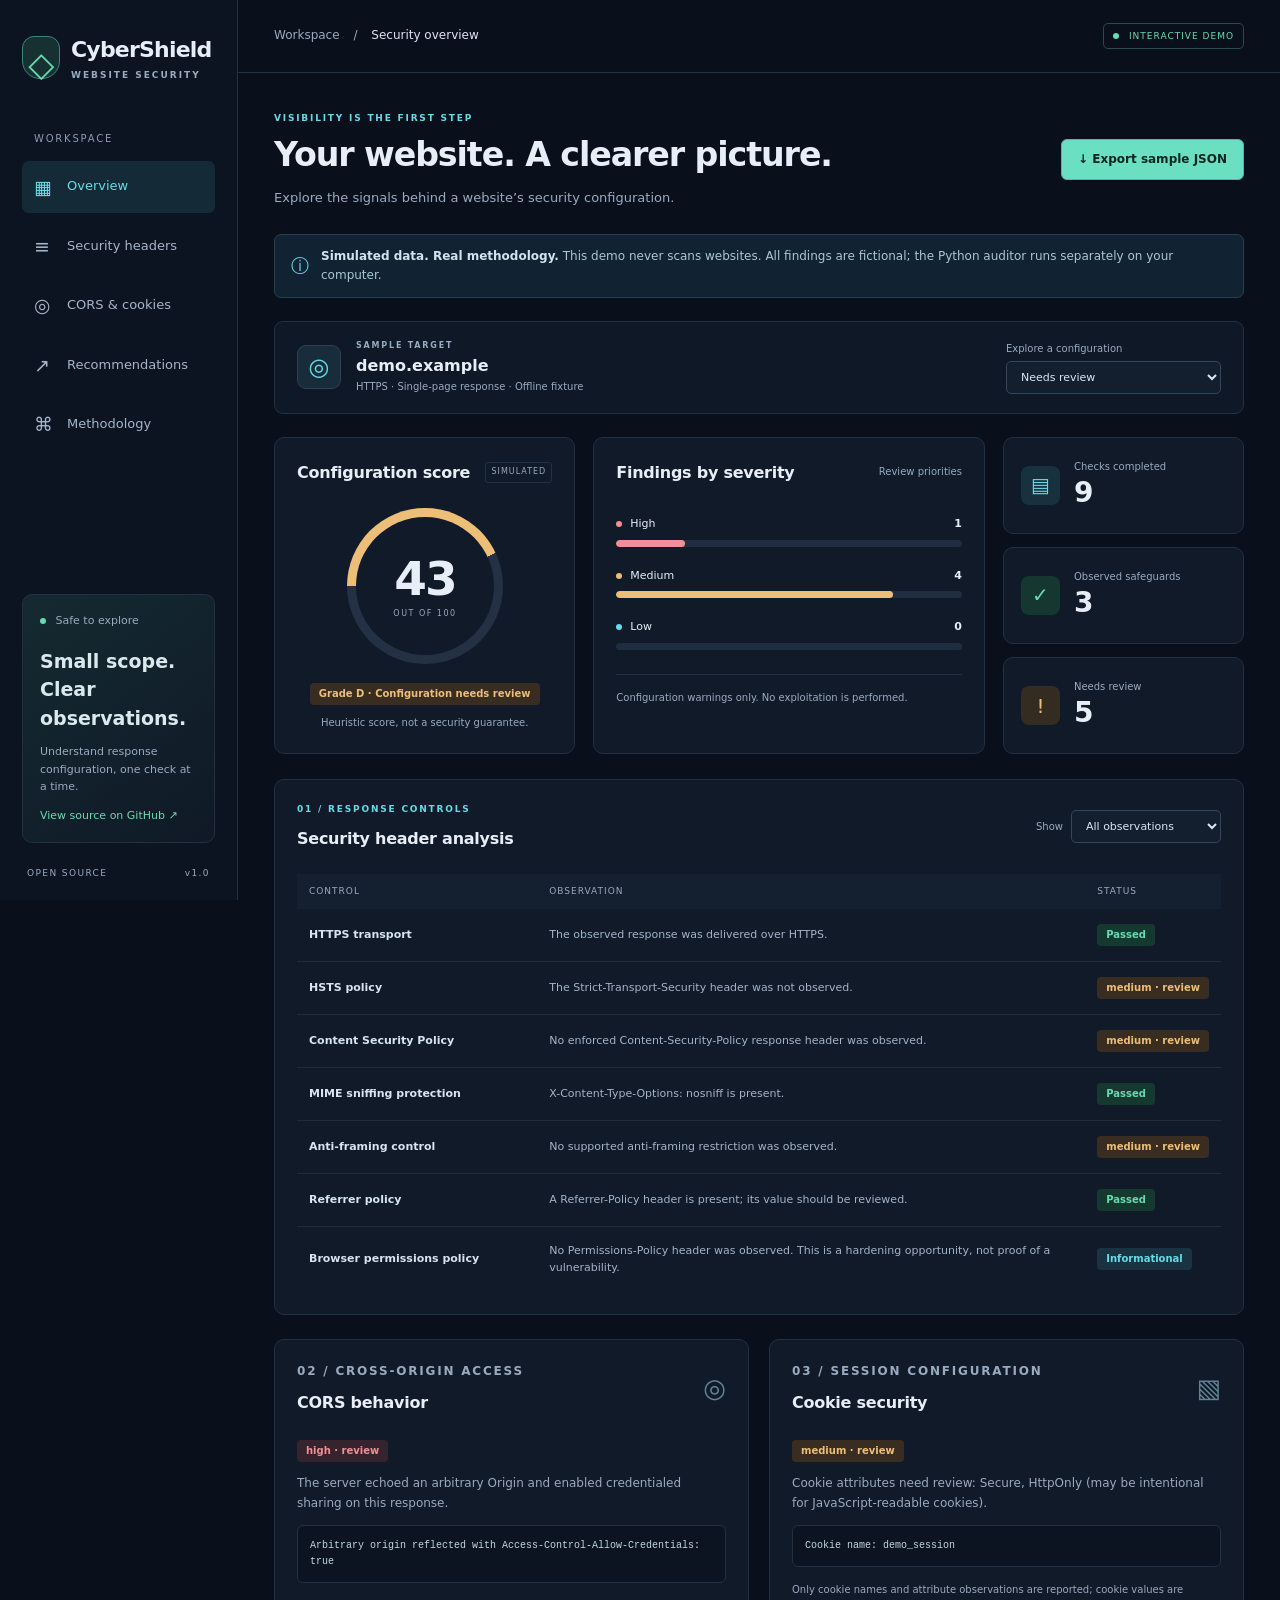
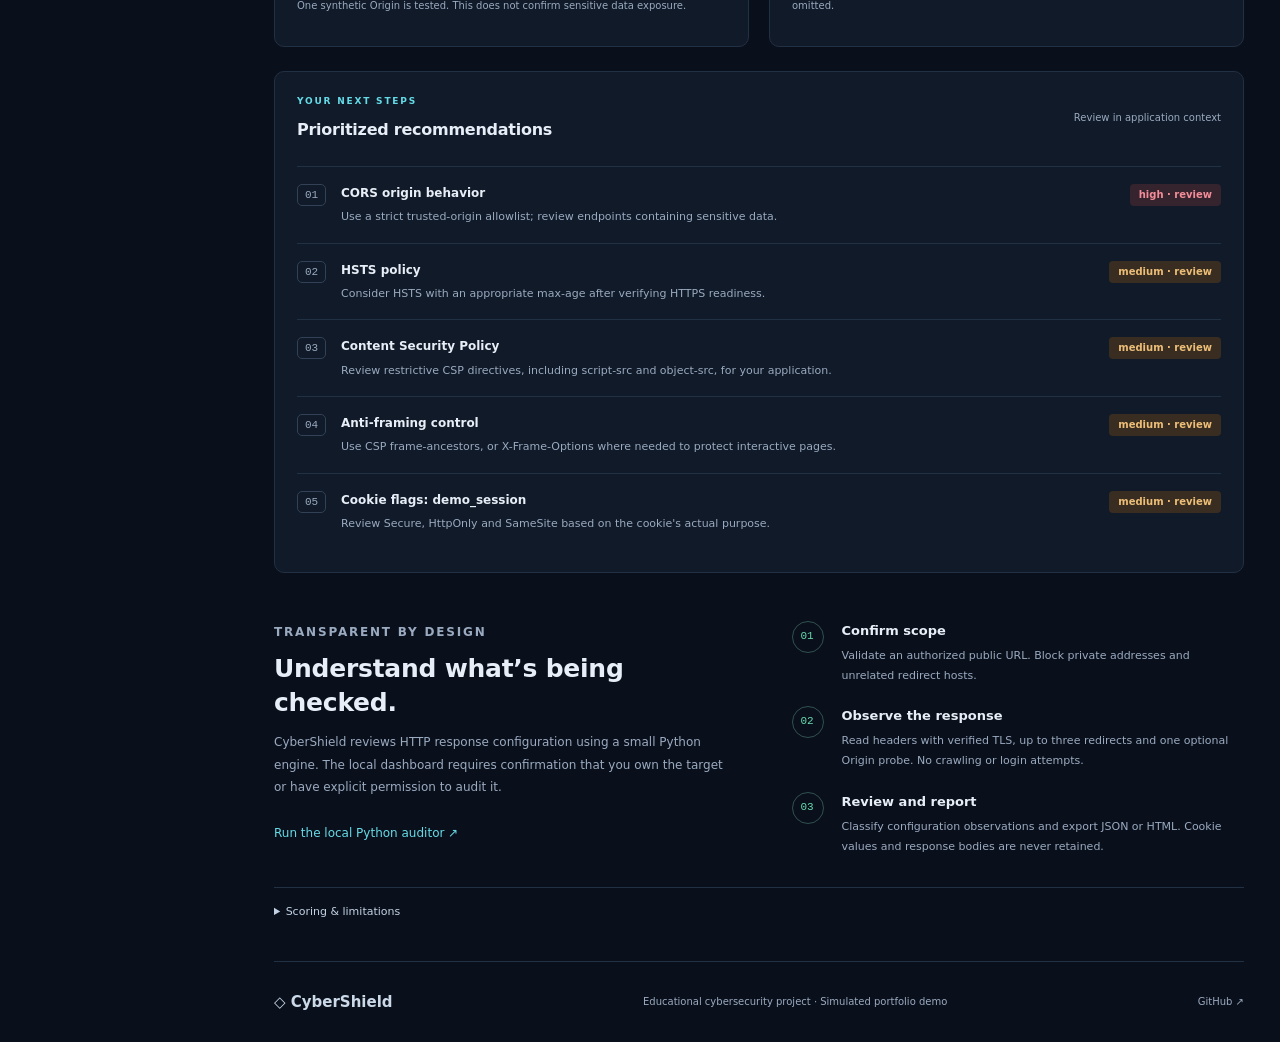
==== docs/index.html @ cfda2598 "Complete CyberShield auditor, tested static dashboard and project documentation" ====
<!doctype html>
<html lang="en"><head>
<meta charset="utf-8"><meta name="viewport" content="width=device-width, initial-scale=1">
<meta name="description" content="Explore CyberShield: a simulated security dashboard and Python auditor for authorized local use.">
<meta name="theme-color" content="#0a101b"><title>CyberShield | Security overview</title>
<link rel="stylesheet" href="styles.css"><script src="demo-data.js" defer></script><script src="app.js" defer></script>
</head><body>
<a class="skip" href="#overview">Skip to dashboard</a>
<aside class="sidebar">
<a class="brand" href="#overview"><span class="shield" aria-hidden="true">◇</span><span>CyberShield<small>WEBSITE SECURITY</small></span></a>
<span class="nav-label">WORKSPACE</span>
<nav aria-label="Main navigation"><a href="#overview"><span aria-hidden="true">▦</span> Overview</a><a href="#headers"><span aria-hidden="true">≡</span> Security headers</a><a href="#access"><span aria-hidden="true">◎</span> CORS &amp; cookies</a><a href="#recommendations"><span aria-hidden="true">↗</span> Recommendations</a><a href="#methodology"><span aria-hidden="true">⌘</span> Methodology</a></nav>
<div class="sidebar-note"><span class="live-dot"></span> Safe to explore<h3>Small scope.<br>Clear observations.</h3><p>Understand response configuration, one check at a time.</p><a href="https://github.com/shekhawatgaurav/cybershield">View source on GitHub ↗</a></div>
<div class="sidebar-footer">OPEN SOURCE <span>v1.0</span></div>
</aside>
<div class="workspace"><header class="topbar"><span>Workspace <span class="muted">/</span> <strong>Security overview</strong></span><span class="demo-tag"><span class="live-dot"></span> INTERACTIVE DEMO</span></header>
<main id="overview">
<div class="heading"><div><p class="eyebrow">VISIBILITY IS THE FIRST STEP</p><h1>Your website. A clearer picture.</h1><p class="lead">Explore the signals behind a website’s security configuration.</p></div><button id="export" class="button" disabled>↓ Export sample JSON</button></div>
<div class="notice"><span aria-hidden="true">ⓘ</span><p><strong>Simulated data. Real methodology.</strong> This demo never scans websites. All findings are fictional; the Python auditor runs separately on your computer.</p></div>
<section class="target-panel" aria-label="Demo scenario"><div class="target-icon" aria-hidden="true">◎</div><div class="target"><span class="eyebrow">SAMPLE TARGET</span><strong>demo.example</strong><span class="muted">HTTPS · Single-page response · Offline fixture</span></div><div class="scenario"><label for="scenario">Explore a configuration</label><select id="scenario"><option value="baseline">Needs review</option><option value="hardened">After sample improvements</option></select></div></section>
<div id="status" class="sr-only" role="status" aria-live="polite"></div>
<noscript><p class="notice">Enable JavaScript to explore the sample scores and findings. The methodology below remains available.</p></noscript>
<section class="overview-grid" aria-label="Security overview">
<article class="panel score-panel"><div class="panel-title"><h2>Configuration score</h2><span class="subtle-tag">SIMULATED</span></div><div id="score-ring" class="score-ring"><div><strong id="score">—</strong><span>OUT OF 100</span></div></div><div class="score-caption"><span id="grade" class="badge medium">Loading sample</span><p>Heuristic score, not a security guarantee.</p></div></article>
<article class="panel severity-panel"><div class="panel-title"><h2>Findings by severity</h2><span class="muted">Review priorities</span></div><div id="severity-bars" class="bars"></div><div class="chart-footer">Configuration warnings only. No exploitation is performed.</div></article>
<div class="stat-stack"><article class="panel stat"><span class="stat-icon cyan" aria-hidden="true">▤</span><div><span>Checks completed</span><strong id="checks">—</strong></div></article><article class="panel stat"><span class="stat-icon green" aria-hidden="true">✓</span><div><span>Observed safeguards</span><strong id="passed">—</strong></div></article><article class="panel stat"><span class="stat-icon amber" aria-hidden="true">!</span><div><span>Needs review</span><strong id="warnings">—</strong></div></article></div>
</section>
<section id="headers" class="panel section-panel"><div class="panel-title"><div><p class="eyebrow">01 / RESPONSE CONTROLS</p><h2>Security header analysis</h2></div><label class="filter">Show <select id="filter"><option value="ALL">All observations</option><option value="WARN">Needs review</option><option value="PASS">Passed checks</option><option value="INFO">Informational</option></select></label></div><div class="table-wrap"><table><caption class="sr-only">Simulated transport and security header observations</caption><thead><tr><th scope="col">Control</th><th scope="col">Observation</th><th scope="col">Status</th></tr></thead><tbody id="header-rows"></tbody></table></div><p id="empty" class="empty" hidden>No header observations match this filter.</p></section>
<section id="access" class="access-grid" aria-label="CORS and cookie security"><article class="panel"><div class="panel-title"><div><p class="eyebrow">02 / CROSS-ORIGIN ACCESS</p><h2>CORS behavior</h2></div><span aria-hidden="true" class="section-icon">◎</span></div><div id="cors-content"></div></article><article class="panel"><div class="panel-title"><div><p class="eyebrow">03 / SESSION CONFIGURATION</p><h2>Cookie security</h2></div><span aria-hidden="true" class="section-icon">▧</span></div><div id="cookie-content"></div></article></section>
<section id="recommendations" class="panel section-panel"><div class="panel-title"><div><p class="eyebrow">YOUR NEXT STEPS</p><h2>Prioritized recommendations</h2></div><span class="muted">Review in application context</span></div><div id="recommendation-list"></div></section>
<section id="methodology" class="methodology"><div><p class="eyebrow">TRANSPARENT BY DESIGN</p><h2>Understand what’s being checked.</h2><p>CyberShield reviews HTTP response configuration using a small Python engine. The local dashboard requires confirmation that you own the target or have explicit permission to audit it.</p><a class="text-link" href="https://github.com/shekhawatgaurav/cybershield#run-locally">Run the local Python auditor ↗</a></div><ol class="steps"><li><span>01</span><div><h3>Confirm scope</h3><p>Validate an authorized public URL. Block private addresses and unrelated redirect hosts.</p></div></li><li><span>02</span><div><h3>Observe the response</h3><p>Read headers with verified TLS, up to three redirects and one optional Origin probe. No crawling or login attempts.</p></div></li><li><span>03</span><div><h3>Review and report</h3><p>Classify configuration observations and export JSON or HTML. Cookie values and response bodies are never retained.</p></div></li></ol></section>
<details class="limitations"><summary>Scoring &amp; limitations</summary><p>Start at 100; subtract 17 per high, 10 per medium and 5 per low warning, with a floor of 0. Grades: A ≥90, B ≥75, C ≥60, D ≥40, F &lt;40. Informational observations do not affect the score.</p><p>A single response cannot represent an entire website. CSP presence does not establish policy quality. CORS reflection does not prove sensitive data exposure. HTTPS checks do not audit cipher suites. DNS checks are best effort, so keep the Python dashboard local. This is not a penetration test or security certification.</p></details>
<footer><a class="footer-brand" href="#overview">◇ CyberShield</a><span>Educational cybersecurity project · Simulated portfolio demo</span><a href="https://github.com/shekhawatgaurav/cybershield">GitHub ↗</a></footer>
</main></div></body></html>
---- docs/styles.css ----
:root {
  color-scheme:dark;
  --bg:#0a101b;
  --panel:#101a28;
  --line:#223044;
  --text:#e8eef7;
  --muted:#9aaac0;
  --cyan:#65dbe7;
  --green:#67dbaf;
  --amber:#edbe78;
  --red:#f38d98;
}
* {
  box-sizing:border-box;
}
html {
  scroll-behavior:smooth;
  scroll-padding-top:25px;
}
body {
  margin:0;
  background:var(--bg);
  color:var(--text);
  font:14px/1.6 'Segoe UI',system-ui,sans-serif;
}
a {
  color:inherit;
  text-decoration:none;
}
button,select {
  font:inherit;
}
a:focus-visible,button:focus-visible,select:focus-visible,summary:focus-visible {
  outline:2px solid var(--cyan);
  outline-offset:5px;
}
button,select,summary {
  cursor:pointer;
}
.muted {
  color:var(--muted);
}
.sidebar {
  position:fixed;
  inset:0 auto 0 0;
  width:238px;
  padding:32px 22px 20px;
  background:#0c1421;
  border-right:1px solid var(--line);
  display:flex;
  flex-direction:column;
}
.brand {
  display:flex;
  align-items:center;
  gap:11px;
  font-size:22px;
  font-weight:700;
  letter-spacing:-.8px;
}
.brand small {
  display:block;
  font-size:9px;
  letter-spacing:2px;
  color:var(--muted);
  margin-top:1px;
}
.shield {
  display:grid;
  place-items:center;
  width:38px;
  height:43px;
  border:1px solid #3d827e;
  border-radius:12px 12px 18px 18px;
  color:var(--green);
  background:#173132;
  font-size:34px;
  font-weight:400;
}
.nav-label {
  font-size:10px;
  letter-spacing:1.8px;
  color:#8a9bb1;
  margin:48px 12px 14px;
}
nav {
  display:grid;
  gap:7px;
}
nav a {
  display:flex;
  align-items:center;
  gap:13px;
  padding:11px 12px;
  color:#a6b5c9;
  border-radius:7px;
  font-size:13px;
}
nav a span {
  font-size:19px;
  min-width:20px;
}
nav a:hover,nav a[aria-current] {
  color:var(--cyan);
  background:#142b37;
}
.sidebar-note {
  margin-top:auto;
  border:1px solid var(--line);
  border-radius:10px;
  padding:17px;
  font-size:11px;
  color:var(--muted);
  background:linear-gradient(140deg,#142a30,#101927);
}
.sidebar-note h3 {
  color:#dbe9ef;
  font-size:19px;
  font-weight:600;
  line-height:1.5;
  margin:17px 0 8px;
}
.sidebar-note a {
  color:var(--green);
  font-size:11px;
}
.live-dot {
  display:inline-block;
  width:6px;
  height:6px;
  border-radius:50%;
  background:var(--green);
  margin-right:6px;
}
.sidebar-footer {
  display:flex;
  justify-content:space-between;
  margin:23px 5px 0;
  font-size:9px;
  letter-spacing:1.4px;
  color:var(--muted);
}
.workspace {
  margin-left:238px;
}
.topbar {
  min-height:73px;
  border-bottom:1px solid var(--line);
  display:flex;
  align-items:center;
  justify-content:space-between;
  padding:16px 36px;
  color:var(--muted);
  font-size:12px;
  gap:14px;
}
.topbar strong {
  color:#dce5f2;
  font-weight:500;
}
.topbar .muted {
  margin:0 10px;
}
.demo-tag {
  font-size:9px;
  letter-spacing:1px;
  border:1px solid #284c47;
  border-radius:5px;
  padding:5px 9px;
  color:var(--green);
  white-space:nowrap;
}
main {
  max-width:1530px;
  padding:38px 36px 0;
  margin:auto;
}
.heading {
  display:flex;
  justify-content:space-between;
  gap:24px;
  align-items:center;
  margin-bottom:25px;
}
.eyebrow {
  font-size:9px;
  font-weight:600;
  letter-spacing:1.8px;
  color:var(--cyan);
  margin:0 0 9px;
}
h1 {
  font-size:clamp(25px,2.6vw,37px);
  line-height:1.25;
  letter-spacing:-1.1px;
  font-weight:600;
  margin:0;
}
h2 {
  font-size:16px;
  font-weight:600;
  letter-spacing:-.25px;
  margin:0;
}
h3 {
  font-size:14px;
}
.lead {
  color:var(--muted);
  margin:12px 0 0;
  font-size:13px;
}
.button {
  border:1px solid #4db9ab;
  background:#6bdfc1;
  color:#092521;
  padding:10px 16px;
  border-radius:6px;
  font-size:12px;
  font-weight:600;
  white-space:nowrap;
}
.button:hover {
  background:#8cebd3;
}
.button:disabled {
  opacity:.5;
  cursor:wait;
}
.notice {
  display:flex;
  gap:12px;
  align-items:center;
  padding:12px 16px;
  border:1px solid #254052;
  background:#112332;
  border-radius:7px;
  color:#a9c7d7;
  font-size:12px;
}
.notice>span {
  color:var(--cyan);
  font-size:18px;
}
.notice p {
  margin:0;
}
.notice strong {
  color:#d3e4ee;
  font-weight:600;
}
.target-panel {
  display:flex;
  gap:15px;
  align-items:center;
  margin:23px 0;
  background:#0e1826;
  border:1px solid var(--line);
  padding:18px 22px;
  border-radius:9px;
}
.target-icon {
  font-size:24px;
  color:var(--cyan);
  background:#182c3b;
  width:44px;
  height:44px;
  display:grid;
  place-items:center;
  border:1px solid #2a4256;
  border-radius:9px;
}
.target {
  display:flex;
  flex-direction:column;
}
.target .eyebrow {
  font-size:8px;
  color:var(--muted);
  margin:0;
}
.target strong {
  font-size:16px;
  font-weight:600;
}
.target .muted {
  font-size:10px;
}
.scenario {
  margin-left:auto;
  display:grid;
  gap:4px;
}
.scenario label {
  font-size:10px;
  color:var(--muted);
}
select {
  border:1px solid #34465d;
  color:#dce5f2;
  background:#131e2e;
  border-radius:5px;
  padding:8px 30px 8px 10px;
  font-size:11px;
  max-width:100%;
}
.overview-grid {
  display:grid;
  grid-template-columns:1fr 1.3fr .8fr;
  gap:18px;
  margin-bottom:25px;
}
.panel {
  background:var(--panel);
  border:1px solid var(--line);
  border-radius:10px;
  padding:22px;
  min-width:0;
}
.panel-title {
  display:flex;
  align-items:center;
  justify-content:space-between;
  gap:15px;
  margin-bottom:23px;
}
.panel-title .muted {
  font-size:10px;
}
.subtle-tag {
  font-size:8px;
  letter-spacing:1px;
  color:var(--muted);
  border:1px solid var(--line);
  border-radius:3px;
  padding:3px 5px;
}
.score-ring {
  --score:0;
  --ring:var(--amber);
  width:156px;
  height:156px;
  margin:6px auto 17px;
  border-radius:50%;
  background:conic-gradient(var(--ring) calc(var(--score)*1%),#243044 0);
  padding:9px;
  transform:rotate(-90deg);
}
.score-ring>div {
  height:100%;
  border-radius:50%;
  background:var(--panel);
  display:flex;
  flex-direction:column;
  align-items:center;
  justify-content:center;
  transform:rotate(90deg);
}
.score-ring strong {
  font-size:47px;
  line-height:1.2;
  font-weight:600;
  letter-spacing:-2px;
}
.score-ring span {
  font-size:8px;
  letter-spacing:1.5px;
  color:var(--muted);
}
.score-caption {
  text-align:center;
}
.badge {
  display:inline-block;
  font-size:10px;
  font-weight:600;
  padding:3px 9px;
  border-radius:4px;
  white-space:nowrap;
}
.medium,.low {
  color:var(--amber);
  background:#382d20;
}
.high {
  color:var(--red);
  background:#35232e;
}
.pass {
  color:var(--green);
  background:#16392f;
}
.info {
  color:var(--cyan);
  background:#193342;
}
.score-caption .badge {
  white-space:normal;
}
.score-caption p {
  font-size:10px;
  color:var(--muted);
  margin-bottom:0;
}
.bars {
  display:grid;
  gap:20px;
  margin-top:30px;
}
.bar-label {
  display:flex;
  justify-content:space-between;
  font-size:11px;
  margin-bottom:7px;
}
.bar-label span {
  display:flex;
  align-items:center;
  gap:8px;
}
.bar-dot {
  width:6px;
  height:6px;
  border-radius:50%;
  background:var(--bar);
}
.track {
  height:7px;
  border-radius:6px;
  background:#202d40;
  overflow:hidden;
}
.track>div {
  height:100%;
  background:var(--bar);
  border-radius:6px;
}
.chart-footer {
  font-size:10px;
  color:var(--muted);
  border-top:1px solid var(--line);
  margin-top:24px;
  padding-top:15px;
}
.stat-stack {
  display:grid;
  gap:13px;
}
.stat {
  display:flex;
  align-items:center;
  gap:14px;
  padding:17px;
}
.stat-icon {
  width:39px;
  height:39px;
  border-radius:8px;
  display:grid;
  place-items:center;
  font-size:20px;
  flex-shrink:0;
}
.cyan {
  color:var(--cyan);
  background:#17323d;
}
.green {
  color:var(--green);
  background:#15372f;
}
.amber {
  color:var(--amber);
  background:#342c21;
}
.stat div>span {
  display:block;
  font-size:10px;
  color:var(--muted);
}
.stat strong {
  display:block;
  font-size:28px;
  font-weight:600;
  line-height:1.3;
}
.section-panel {
  margin-bottom:24px;
}
.filter {
  display:flex;
  align-items:center;
  gap:8px;
  font-size:10px;
  color:var(--muted);
}
.table-wrap {
  overflow-x:auto;
}
table {
  border-collapse:collapse;
  width:100%;
  text-align:left;
}
th {
  font-size:9px;
  text-transform:uppercase;
  letter-spacing:1px;
  color:var(--muted);
  font-weight:500;
  padding:10px 12px;
  background:#141f30;
}
td {
  padding:15px 12px;
  border-bottom:1px solid #202c3e;
  font-size:11px;
}
td:first-child {
  font-weight:600;
  width:26%;
  color:#d7e4f2;
}
td:nth-child(2) {
  color:#a4b4c8;
}
td:last-child {
  width:100px;
}
tr:last-child td {
  border:0;
}
.empty {
  color:var(--muted);
  text-align:center;
  padding:24px;
}
.access-grid {
  display:grid;
  grid-template-columns:1fr 1fr;
  gap:20px;
  margin:24px 0;
}
.section-icon {
  font-size:26px;
  color:#618497;
}
.access-grid p {
  font-size:12px;
  color:var(--muted);
}
.evidence {
  font-family:Consolas,monospace;
  font-size:10px;
  background:#0b1420;
  border:1px solid var(--line);
  border-radius:6px;
  padding:12px;
  color:#c4d6e4;
  overflow-wrap:anywhere;
}
.access-grid .detail-note {
  font-size:10px;
  margin-top:15px;
}
.recommendation {
  display:grid;
  grid-template-columns:29px 1fr auto;
  gap:15px;
  padding:17px 0;
  border-top:1px solid var(--line);
  align-items:start;
}
.recommendation .number {
  font:11px Consolas,monospace;
  color:var(--muted);
  border:1px solid #334156;
  border-radius:5px;
  padding:4px;
  text-align:center;
}
.recommendation h3 {
  margin:0 0 5px;
  font-size:12px;
  font-weight:600;
}
.recommendation p {
  margin:0;
  color:var(--muted);
  font-size:11px;
}
.methodology {
  display:grid;
  grid-template-columns:1fr 1fr;
  gap:65px;
  margin:48px 0 30px;
}
.methodology h2 {
  font-size:25px;
  line-height:1.35;
}
.methodology p {
  color:var(--muted);
  font-size:12px;
  line-height:1.85;
}
.text-link {
  display:inline-block;
  margin-top:14px;
  font-size:12px;
  color:var(--cyan);
}
.steps {
  list-style:none;
  padding:0;
  margin:0;
  display:grid;
  gap:20px;
}
.steps li {
  display:flex;
  gap:18px;
}
.steps li>span {
  font:11px Consolas,monospace;
  color:var(--green);
  padding:8px;
  border:1px solid #31504f;
  border-radius:50%;
  width:32px;
  height:32px;
  flex-shrink:0;
}
.steps h3 {
  margin:0;
  font-size:13px;
}
.steps p {
  margin:4px 0 0;
  font-size:11px;
}
.limitations {
  padding:15px 0;
  color:var(--muted);
  font-size:11px;
  border-top:1px solid var(--line);
}
.limitations summary {
  color:#c2d2e4;
}
.limitations p {
  max-width:950px;
}
footer {
  display:flex;
  align-items:center;
  justify-content:space-between;
  gap:20px;
  padding:28px 0;
  margin-top:25px;
  border-top:1px solid var(--line);
  font-size:10px;
  color:var(--muted);
}
.footer-brand {
  font-size:15px;
  font-weight:600;
  color:#cbd9e9;
}
.sr-only {
  position:absolute;
  width:1px;
  height:1px;
  padding:0;
  overflow:hidden;
  clip:rect(0,0,0,0);
  white-space:nowrap;
  border:0;
}
.skip {
  position:fixed;
  top:-100px;
  left:20px;
  z-index:10;
  padding:12px;
  background:#173c45;
}
.skip:focus {
  top:12px;
}
[hidden] {
  display:none!important;
}
@media(max-width:1150px) {
  .sidebar {
    width:200px;
    padding:26px 15px;
  }
  .brand {
    font-size:19px;
  }
  .workspace {
    margin-left:200px;
  }
  main {
    padding:28px 24px 0;
  }
  .topbar {
    padding:16px 24px;
  }
  .heading {
    align-items:flex-start;
    flex-direction:column;
    gap:16px;
  }
  .overview-grid {
    grid-template-columns:1fr 1fr;
  }
  .stat-stack {
    grid-column:1/-1;
    grid-template-columns:repeat(3,1fr);
  }
  .stat {
    padding:15px 12px;
    gap:10px;
  }
  .methodology {
    gap:30px;
  }
  .panel-title {
    flex-wrap:wrap;
  }
  .sidebar-note {
    padding:13px;
  }
}
@media(max-width:760px) {
  .sidebar {
    position:static;
    width:auto;
    padding:18px 20px;
    border-right:0;
    border-bottom:1px solid var(--line);
  }
  .brand {
    font-size:22px;
  }
  .nav-label,.sidebar-note,.sidebar-footer {
    display:none;
  }
  nav {
    display:flex;
    overflow-x:auto;
    gap:5px;
    margin-top:18px;
  }
  nav a {
    white-space:nowrap;
    font-size:11px;
    padding:7px 10px;
  }
  nav a span {
    display:none;
  }
  .workspace {
    margin:0;
  }
  .topbar {
    padding:13px 20px;
    min-height:55px;
    font-size:10px;
  }
  main {
    padding:26px 20px 0;
  }
  .demo-tag {
    font-size:8px;
  }
  .heading {
    gap:20px;
  }
  h1 {
    font-size:29px;
  }
  .notice {
    align-items:flex-start;
  }
  .target-panel {
    flex-wrap:wrap;
    padding:17px;
  }
  .target {
    min-width:0;
  }
  .scenario {
    margin:8px 0 0;
    width:100%;
  }
  .overview-grid {
    gap:13px;
  }
  .panel {
    padding:18px;
  }
  .panel-title {
    gap:10px;
    margin-bottom:18px;
  }
  h2 {
    font-size:14px;
  }
  .subtle-tag {
    display:none;
  }
  .score-ring {
    width:133px;
    height:133px;
  }
  .bars {
    margin-top:20px;
    gap:18px;
  }
  .stat-stack {
    gap:8px;
  }
  .stat {
    padding:13px;
    display:block;
  }
  .stat-icon {
    width:28px;
    height:28px;
    font-size:16px;
    margin-bottom:9px;
  }
  .stat div>span {
    min-height:32px;
    font-size:9px;
  }
  .stat strong {
    font-size:25px;
  }
  .access-grid {
    grid-template-columns:1fr;
    gap:15px;
  }
  .methodology {
    grid-template-columns:1fr;
    gap:28px;
  }
  td {
    padding:12px 8px;
  }
  td:nth-child(2) {
    min-width:180px;
  }
  td:first-child {
    min-width:135px;
  }
  footer {
    flex-wrap:wrap;
  }
  footer>span {
    order:3;
    flex-basis:100%;
  }
  .recommendation {
    gap:10px;
  }
  .recommendation .badge {
    font-size:8px;
  }
  .chart-footer {
    font-size:9px;
  }
}
@media(max-width:420px) {
  .overview-grid {
    grid-template-columns:1fr;
  }
  .stat-stack {
    grid-column:auto;
    grid-template-columns:repeat(3,1fr);
  }
  .topbar>span:first-child {
    font-size:9px;
  }
  .target .muted {
    font-size:9px;
  }
}
@media(prefers-reduced-motion:reduce) {
  html {
    scroll-behavior:auto;
  }
}
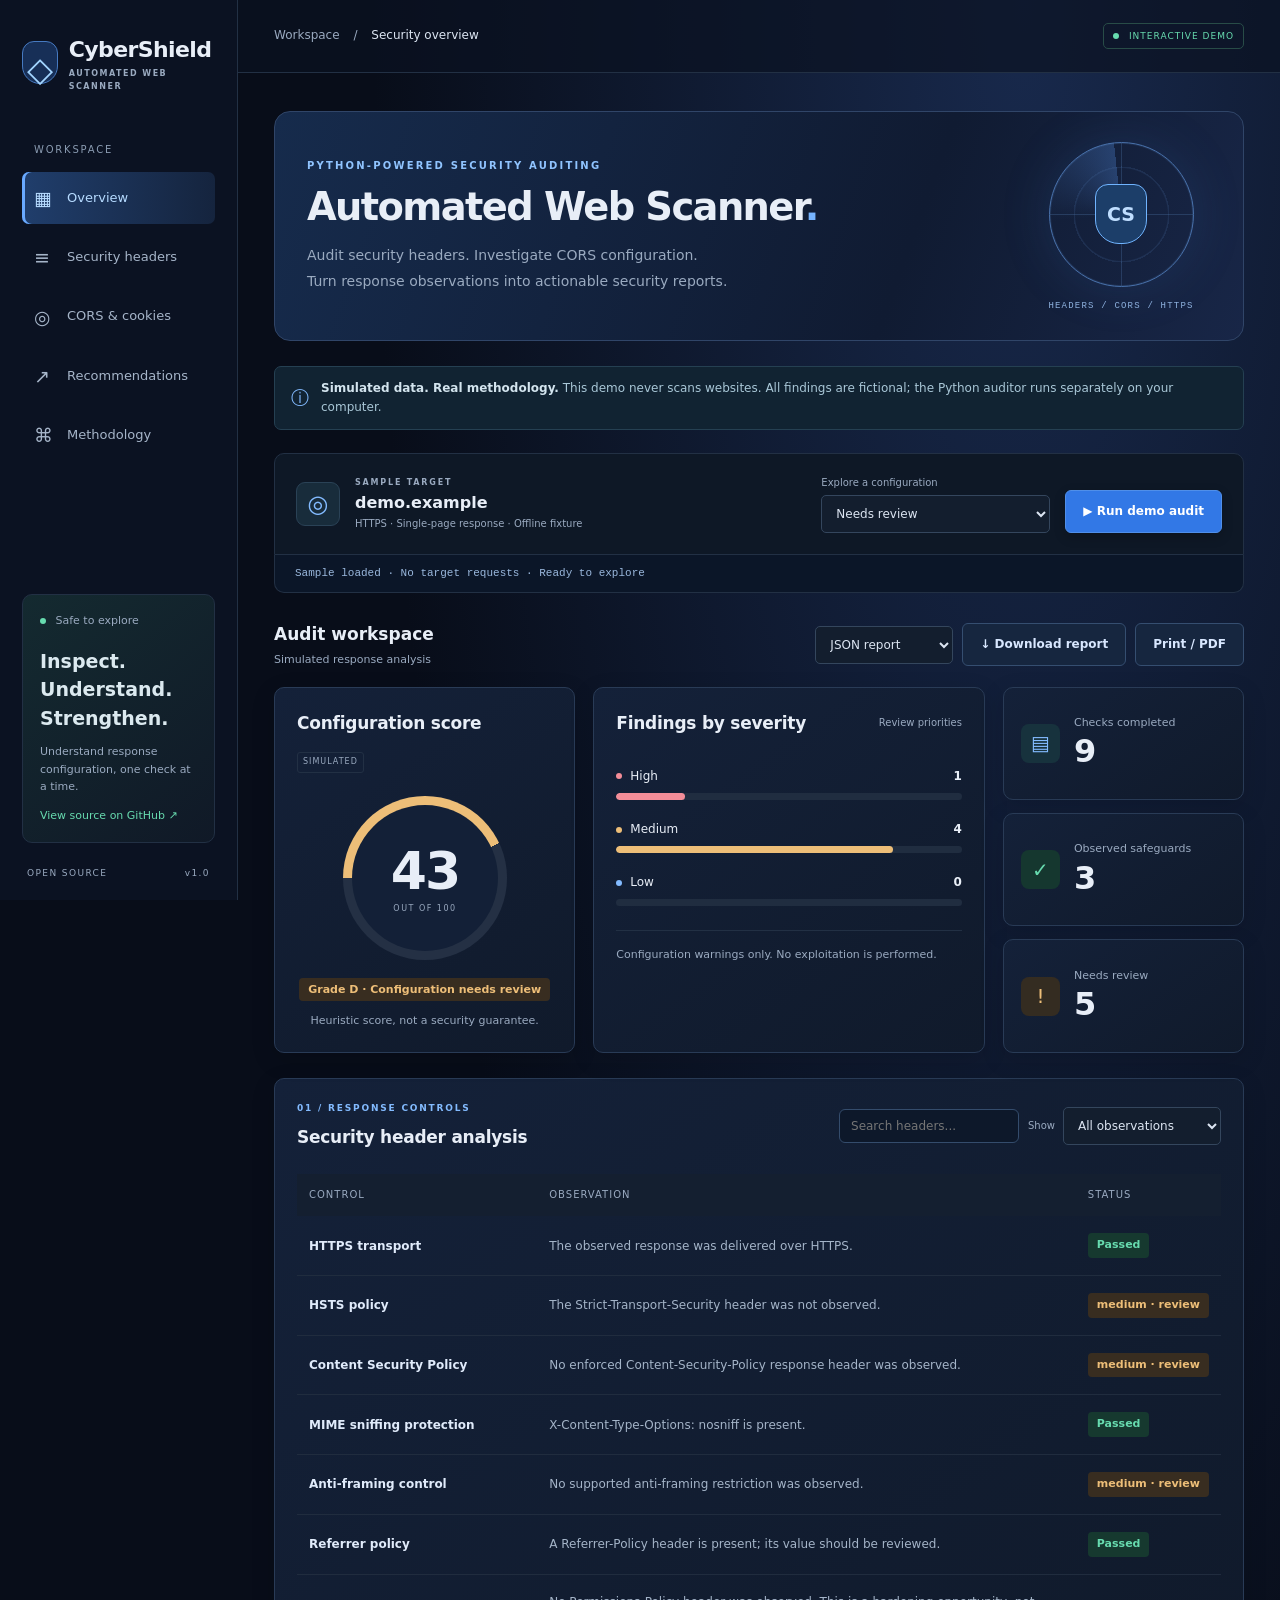
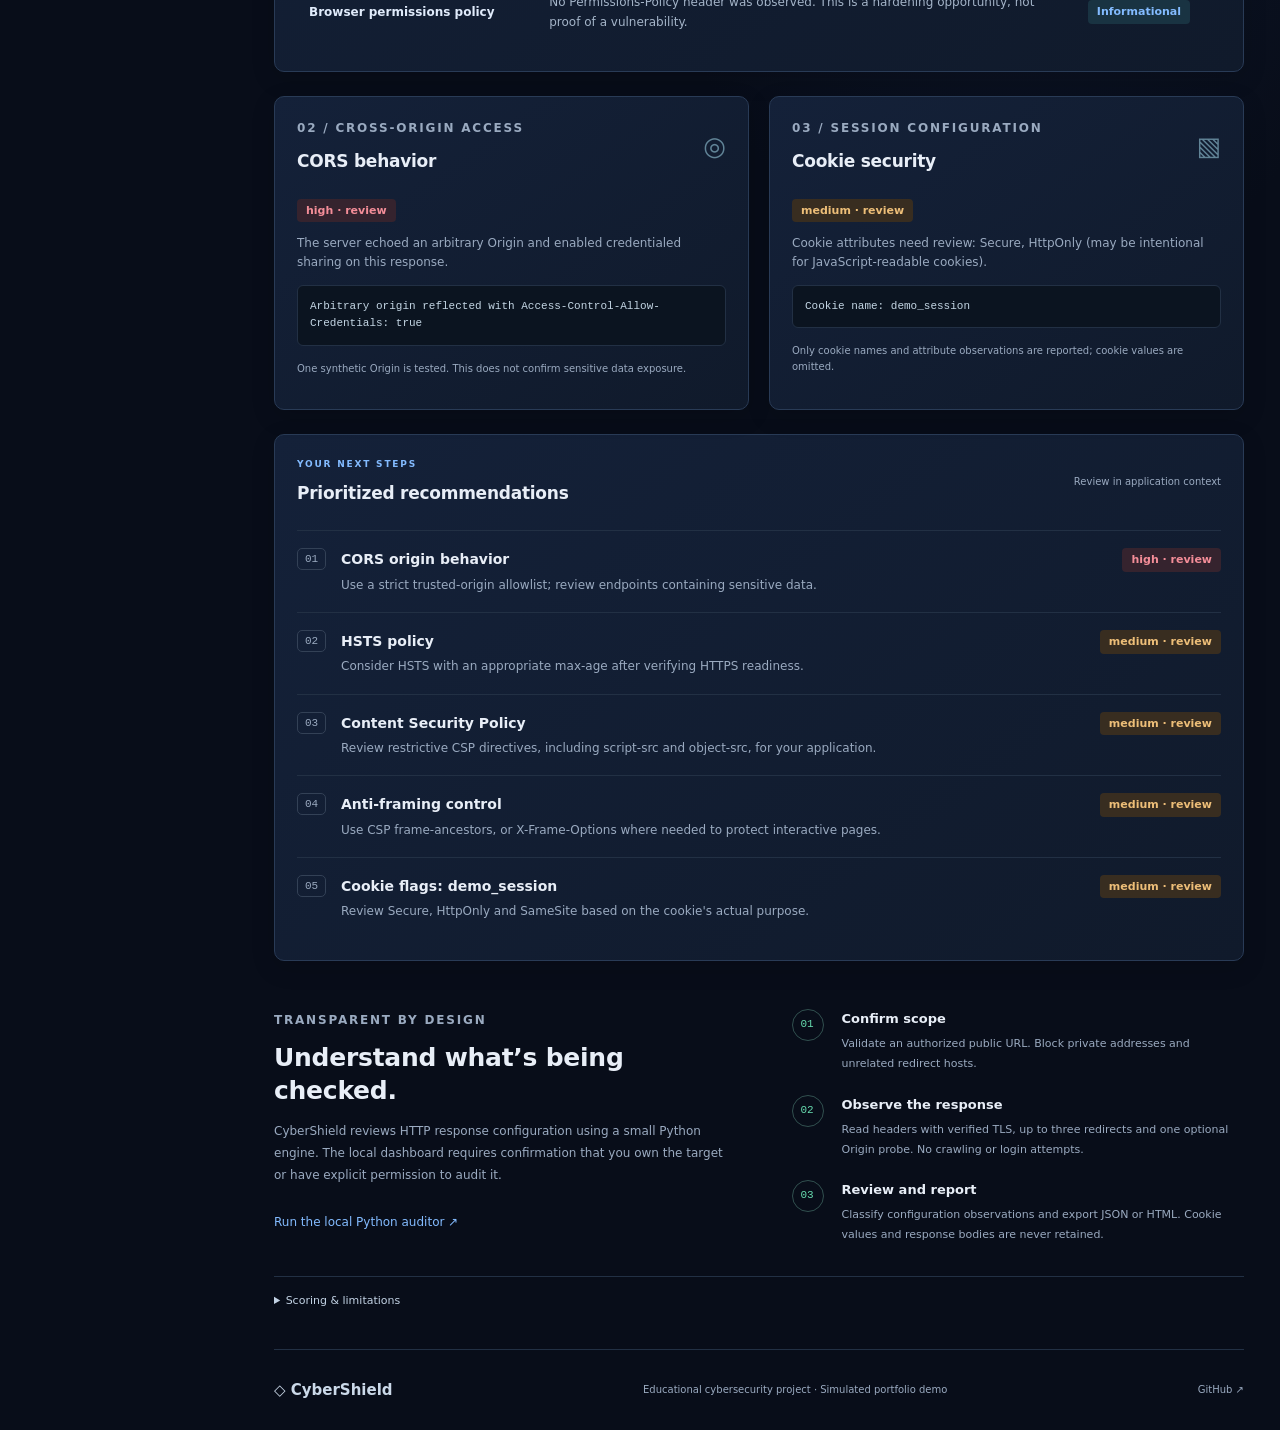
==== commit 2b87e513: "Polish scanner workspace and add demo workflow and report exports" ====
--- a/docs/index.html
+++ b/docs/index.html
@@ -2,30 +2,30 @@
 <html lang="en"><head>
 <meta charset="utf-8"><meta name="viewport" content="width=device-width, initial-scale=1">
 <meta name="description" content="Explore CyberShield: a simulated security dashboard and Python auditor for authorized local use.">
-<meta name="theme-color" content="#0a101b"><title>CyberShield | Security overview</title>
+<meta name="theme-color" content="#0a101b"><title>CyberShield | Automated Web Scanner</title>
 <link rel="stylesheet" href="styles.css"><script src="demo-data.js" defer></script><script src="app.js" defer></script>
 </head><body>
 <a class="skip" href="#overview">Skip to dashboard</a>
 <aside class="sidebar">
-<a class="brand" href="#overview"><span class="shield" aria-hidden="true">◇</span><span>CyberShield<small>WEBSITE SECURITY</small></span></a>
+<a class="brand" href="#overview"><span class="shield" aria-hidden="true">◇</span><span>CyberShield<small>AUTOMATED WEB SCANNER</small></span></a>
 <span class="nav-label">WORKSPACE</span>
 <nav aria-label="Main navigation"><a href="#overview"><span aria-hidden="true">▦</span> Overview</a><a href="#headers"><span aria-hidden="true">≡</span> Security headers</a><a href="#access"><span aria-hidden="true">◎</span> CORS &amp; cookies</a><a href="#recommendations"><span aria-hidden="true">↗</span> Recommendations</a><a href="#methodology"><span aria-hidden="true">⌘</span> Methodology</a></nav>
-<div class="sidebar-note"><span class="live-dot"></span> Safe to explore<h3>Small scope.<br>Clear observations.</h3><p>Understand response configuration, one check at a time.</p><a href="https://github.com/shekhawatgaurav/cybershield">View source on GitHub ↗</a></div>
+<div class="sidebar-note"><span class="live-dot"></span> Safe to explore<h3>Inspect. Understand.<br>Strengthen.</h3><p>Understand response configuration, one check at a time.</p><a href="https://github.com/shekhawatgaurav/cybershield">View source on GitHub ↗</a></div>
 <div class="sidebar-footer">OPEN SOURCE <span>v1.0</span></div>
 </aside>
 <div class="workspace"><header class="topbar"><span>Workspace <span class="muted">/</span> <strong>Security overview</strong></span><span class="demo-tag"><span class="live-dot"></span> INTERACTIVE DEMO</span></header>
 <main id="overview">
-<div class="heading"><div><p class="eyebrow">VISIBILITY IS THE FIRST STEP</p><h1>Your website. A clearer picture.</h1><p class="lead">Explore the signals behind a website’s security configuration.</p></div><button id="export" class="button" disabled>↓ Export sample JSON</button></div>
+<div class="heading"><div><p class="eyebrow">PYTHON-POWERED SECURITY AUDITING</p><h1>Automated Web Scanner<span class="hero-dot">.</span></h1><p class="lead">Audit security headers. Investigate CORS configuration.<br>Turn response observations into actionable security reports.</p></div><div class="hero-visual" aria-hidden="true"><div class="radar"><span>CS</span></div><span class="radar-caption">HEADERS / CORS / HTTPS</span></div></div>
 <div class="notice"><span aria-hidden="true">ⓘ</span><p><strong>Simulated data. Real methodology.</strong> This demo never scans websites. All findings are fictional; the Python auditor runs separately on your computer.</p></div>
-<section class="target-panel" aria-label="Demo scenario"><div class="target-icon" aria-hidden="true">◎</div><div class="target"><span class="eyebrow">SAMPLE TARGET</span><strong>demo.example</strong><span class="muted">HTTPS · Single-page response · Offline fixture</span></div><div class="scenario"><label for="scenario">Explore a configuration</label><select id="scenario"><option value="baseline">Needs review</option><option value="hardened">After sample improvements</option></select></div></section>
-<div id="status" class="sr-only" role="status" aria-live="polite"></div>
+<section class="target-panel" aria-label="Demo scenario"><div class="target-icon" aria-hidden="true">◎</div><div class="target"><span class="eyebrow">SAMPLE TARGET</span><strong>demo.example</strong><span class="muted">HTTPS · Single-page response · Offline fixture</span></div><div class="scenario"><label for="scenario">Explore a configuration</label><select id="scenario"><option value="baseline">Needs review</option><option value="hardened">After sample improvements</option></select></div><button id="run-demo" class="button">&#9654; Run demo audit</button></section><div class="demo-progress" id="demo-progress" role="status" aria-live="polite">Sample loaded &middot; No target requests &middot; Ready to explore</div>
+<div class="report-toolbar"><span><strong>Audit workspace</strong><small>Simulated response analysis</small></span><div class="export-actions"><label class="sr-only" for="export-format">Report format</label><select id="export-format"><option value="json">JSON report</option><option value="html">HTML report</option><option value="csv">CSV findings</option></select><button id="export" class="button secondary" disabled>&#8595; Download report</button><button id="print" class="button secondary">Print / PDF</button></div></div><div id="status" class="sr-only" role="status" aria-live="polite"></div>
 <noscript><p class="notice">Enable JavaScript to explore the sample scores and findings. The methodology below remains available.</p></noscript>
 <section class="overview-grid" aria-label="Security overview">
 <article class="panel score-panel"><div class="panel-title"><h2>Configuration score</h2><span class="subtle-tag">SIMULATED</span></div><div id="score-ring" class="score-ring"><div><strong id="score">—</strong><span>OUT OF 100</span></div></div><div class="score-caption"><span id="grade" class="badge medium">Loading sample</span><p>Heuristic score, not a security guarantee.</p></div></article>
 <article class="panel severity-panel"><div class="panel-title"><h2>Findings by severity</h2><span class="muted">Review priorities</span></div><div id="severity-bars" class="bars"></div><div class="chart-footer">Configuration warnings only. No exploitation is performed.</div></article>
 <div class="stat-stack"><article class="panel stat"><span class="stat-icon cyan" aria-hidden="true">▤</span><div><span>Checks completed</span><strong id="checks">—</strong></div></article><article class="panel stat"><span class="stat-icon green" aria-hidden="true">✓</span><div><span>Observed safeguards</span><strong id="passed">—</strong></div></article><article class="panel stat"><span class="stat-icon amber" aria-hidden="true">!</span><div><span>Needs review</span><strong id="warnings">—</strong></div></article></div>
 </section>
-<section id="headers" class="panel section-panel"><div class="panel-title"><div><p class="eyebrow">01 / RESPONSE CONTROLS</p><h2>Security header analysis</h2></div><label class="filter">Show <select id="filter"><option value="ALL">All observations</option><option value="WARN">Needs review</option><option value="PASS">Passed checks</option><option value="INFO">Informational</option></select></label></div><div class="table-wrap"><table><caption class="sr-only">Simulated transport and security header observations</caption><thead><tr><th scope="col">Control</th><th scope="col">Observation</th><th scope="col">Status</th></tr></thead><tbody id="header-rows"></tbody></table></div><p id="empty" class="empty" hidden>No header observations match this filter.</p></section>
+<section id="headers" class="panel section-panel"><div class="panel-title"><div><p class="eyebrow">01 / RESPONSE CONTROLS</p><h2>Security header analysis</h2></div><div class="table-tools"><label class="sr-only" for="search">Search security headers</label><input id="search" type="search" placeholder="Search headers..."><label class="filter">Show <select id="filter"><option value="ALL">All observations</option><option value="WARN">Needs review</option><option value="PASS">Passed checks</option><option value="INFO">Informational</option></select></label></div></div><div class="table-wrap"><table><caption class="sr-only">Simulated transport and security header observations</caption><thead><tr><th scope="col">Control</th><th scope="col">Observation</th><th scope="col">Status</th></tr></thead><tbody id="header-rows"></tbody></table></div><p id="empty" class="empty" hidden>No header observations match this filter.</p></section>
 <section id="access" class="access-grid" aria-label="CORS and cookie security"><article class="panel"><div class="panel-title"><div><p class="eyebrow">02 / CROSS-ORIGIN ACCESS</p><h2>CORS behavior</h2></div><span aria-hidden="true" class="section-icon">◎</span></div><div id="cors-content"></div></article><article class="panel"><div class="panel-title"><div><p class="eyebrow">03 / SESSION CONFIGURATION</p><h2>Cookie security</h2></div><span aria-hidden="true" class="section-icon">▧</span></div><div id="cookie-content"></div></article></section>
 <section id="recommendations" class="panel section-panel"><div class="panel-title"><div><p class="eyebrow">YOUR NEXT STEPS</p><h2>Prioritized recommendations</h2></div><span class="muted">Review in application context</span></div><div id="recommendation-list"></div></section>
 <section id="methodology" class="methodology"><div><p class="eyebrow">TRANSPARENT BY DESIGN</p><h2>Understand what’s being checked.</h2><p>CyberShield reviews HTTP response configuration using a small Python engine. The local dashboard requires confirmation that you own the target or have explicit permission to audit it.</p><a class="text-link" href="https://github.com/shekhawatgaurav/cybershield#run-locally">Run the local Python auditor ↗</a></div><ol class="steps"><li><span>01</span><div><h3>Confirm scope</h3><p>Validate an authorized public URL. Block private addresses and unrelated redirect hosts.</p></div></li><li><span>02</span><div><h3>Observe the response</h3><p>Read headers with verified TLS, up to three redirects and one optional Origin probe. No crawling or login attempts.</p></div></li><li><span>03</span><div><h3>Review and report</h3><p>Classify configuration observations and export JSON or HTML. Cookie values and response bodies are never retained.</p></div></li></ol></section>
--- a/docs/styles.css
+++ b/docs/styles.css
@@ -1,11 +1,11 @@
 :root {
   color-scheme:dark;
-  --bg:#0a101b;
-  --panel:#101a28;
+  --bg:#080d19;
+  --panel:#111c30;
   --line:#223044;
   --text:#e8eef7;
   --muted:#9aaac0;
-  --cyan:#65dbe7;
+  --cyan:#83bbff;
   --green:#67dbaf;
   --amber:#edbe78;
   --red:#f38d98;
@@ -894,3 +894,45 @@
     scroll-behavior:auto;
   }
 }
+
+/* Scanner workspace: cobalt, ice blue and restrained status colors. */
+body { background: radial-gradient(ellipse at 80% 0, #18294c 0, transparent 45%), var(--bg); }
+.sidebar { background:#0b1222; }
+.brand { letter-spacing:-.6px; }
+.brand small { font-size:8px; letter-spacing:1.5px; }
+.shield { background:#172f57; border-color:#467ac1; color:#a3d5ff; }
+nav a[aria-current] { background:linear-gradient(90deg,#203e6c,#15243e); color:#b6dbff; box-shadow:inset 3px 0 #69a9ff; }
+.topbar { background:#0a1222b3; }
+.heading { min-height:230px; padding:28px 32px; border:1px solid #304568; border-radius:16px; background:linear-gradient(110deg,#162b4c,#101b32 65%,#182647); position:relative; overflow:hidden; }
+h1 { font-size:clamp(30px,3vw,46px); max-width:650px; letter-spacing:-1.6px; }
+.hero-dot { color:#76b4ff; }
+.heading .eyebrow { font-size:10px; letter-spacing:2.2px; color:#90c4ff; }
+.lead { font-size:14px; line-height:1.85; }
+.hero-visual { width:180px; flex-shrink:0; display:grid; justify-items:center; gap:14px; }
+.radar { width:145px; height:145px; display:grid; place-items:center; border-radius:50%; border:1px solid #4972ac; background:repeating-radial-gradient(circle,transparent 0 22px,#486ea532 23px 24px),conic-gradient(from 30deg,transparent 0 65%,#528bdf50 90%,transparent 90%); box-shadow:0 0 50px #4276c52b; position:relative; }
+.radar::before,.radar::after { content:""; position:absolute; background:#5b87bd45; }
+.radar::before { height:1px; width:100%; }.radar::after { width:1px; height:100%; }
+.radar span { z-index:1; display:grid; place-items:center; width:52px; height:60px; background:#1c3e69; border:1px solid #70b4ff; border-radius:13px 13px 24px 24px; font-weight:700; color:#bfdeff; font-size:19px; }
+.radar-caption { font:9px Consolas,monospace; color:#91b4e1; letter-spacing:1.2px; }
+.button { background:#3278e6; border-color:#508fe9; color:white; padding:11px 17px; font-size:12px; box-shadow:0 4px 12px #0003; }
+.button:hover { background:#438af9; }.button.secondary { background:#16263f; border-color:#354e70; color:#d8e7ff; box-shadow:none; }.button.secondary:hover { background:#213856; }
+.target-panel { margin-bottom:0; border-radius:10px 10px 0 0; padding:21px; flex-wrap:wrap; }
+.target-panel .button { align-self:end; }
+.demo-progress { padding:10px 20px; font:11px/1.5 Consolas,monospace; color:#9ab8dd; background:#0b1628; border:1px solid var(--line); border-top:0; border-radius:0 0 10px 10px; margin-bottom:28px; }
+.demo-progress.running { color:#a7d1ff; border-color:#4b83cc; }
+.report-toolbar { display:flex; align-items:center; justify-content:space-between; gap:16px; margin:28px 0 18px; }
+.report-toolbar strong { font-size:17px; font-weight:600; }.report-toolbar small { display:block; font-size:11px; color:var(--muted); margin-top:3px; }
+.export-actions,.table-tools { display:flex; gap:9px; align-items:center; flex-wrap:wrap; }
+.panel { background:linear-gradient(145deg,#142139,#101a2b); box-shadow:0 7px 24px #0002; border-color:#293b56; }
+.panel h2 { font-size:17px; }.panel-title { flex-wrap:wrap; }
+.score-ring>div { background:#132037; }.score-ring { width:164px; height:164px; }
+.score-ring strong { font-size:52px; }.score-caption p,.chart-footer,.stat div>span { font-size:11px; }
+.stat strong { font-size:32px; }.bar-label { font-size:12px; }
+th { font-size:10px; padding:13px 12px; }td,td:nth-child(2) { font-size:12px; line-height:1.7; padding:17px 12px; }td:first-child { color:#e0ebfb; }
+.badge { font-size:11px; }.recommendation p { font-size:12px; }.recommendation h3 { font-size:14px; }.evidence { font-size:11px; }
+.table-tools input { min-width:0; width:180px; font:12px system-ui,sans-serif; color:var(--text); background:#0d182a; border:1px solid #344c6c; padding:9px 11px; border-radius:6px; }
+input:focus-visible { outline:2px solid var(--cyan); outline-offset:3px; }
+select { font-size:12px; padding-top:10px; padding-bottom:10px; }
+@media(max-width:1150px) { .heading { flex-direction:row; align-items:center; }.hero-visual { width:130px; }.radar { width:115px; height:115px; }.report-toolbar { flex-wrap:wrap; } }
+@media(max-width:760px) { .heading { padding:25px 21px; min-height:210px; }.hero-visual { display:none; }h1 { font-size:34px; }.heading .eyebrow { font-size:9px; }.lead { font-size:13px; }.target-panel .button { width:100%; margin-top:5px; }.export-actions { width:100%; }.export-actions .button { flex:1; }.table-tools { width:100%; }.table-tools input { flex:1; width:120px; }.report-toolbar { gap:12px; }.panel h2 { font-size:16px; }.badge { font-size:10px; }.score-ring { width:145px; height:145px; } }
+@media print { :root { color-scheme:light; } body { background:white; color:#111; }.sidebar,.topbar,.notice,.target-panel,.demo-progress,.export-actions,.table-tools,.hero-visual,footer { display:none!important; }.workspace { margin:0; }main { padding:0; }.heading,.panel { background:white; color:#111; box-shadow:none; border-color:#bbb; }.heading { min-height:auto; padding:15px; }.heading .lead,.muted,td,td:nth-child(2),.recommendation p,.access-grid p { color:#333; }.overview-grid { grid-template-columns:1fr 1fr; }.stat-stack { grid-column:1/-1; grid-template-columns:repeat(3,1fr); }.score-ring>div { background:white; }.panel { break-inside:avoid; }.report-toolbar::after { content:"SIMULATED REPORT ? no real website scanned"; font-size:11px; }.limitations { color:#333; } }
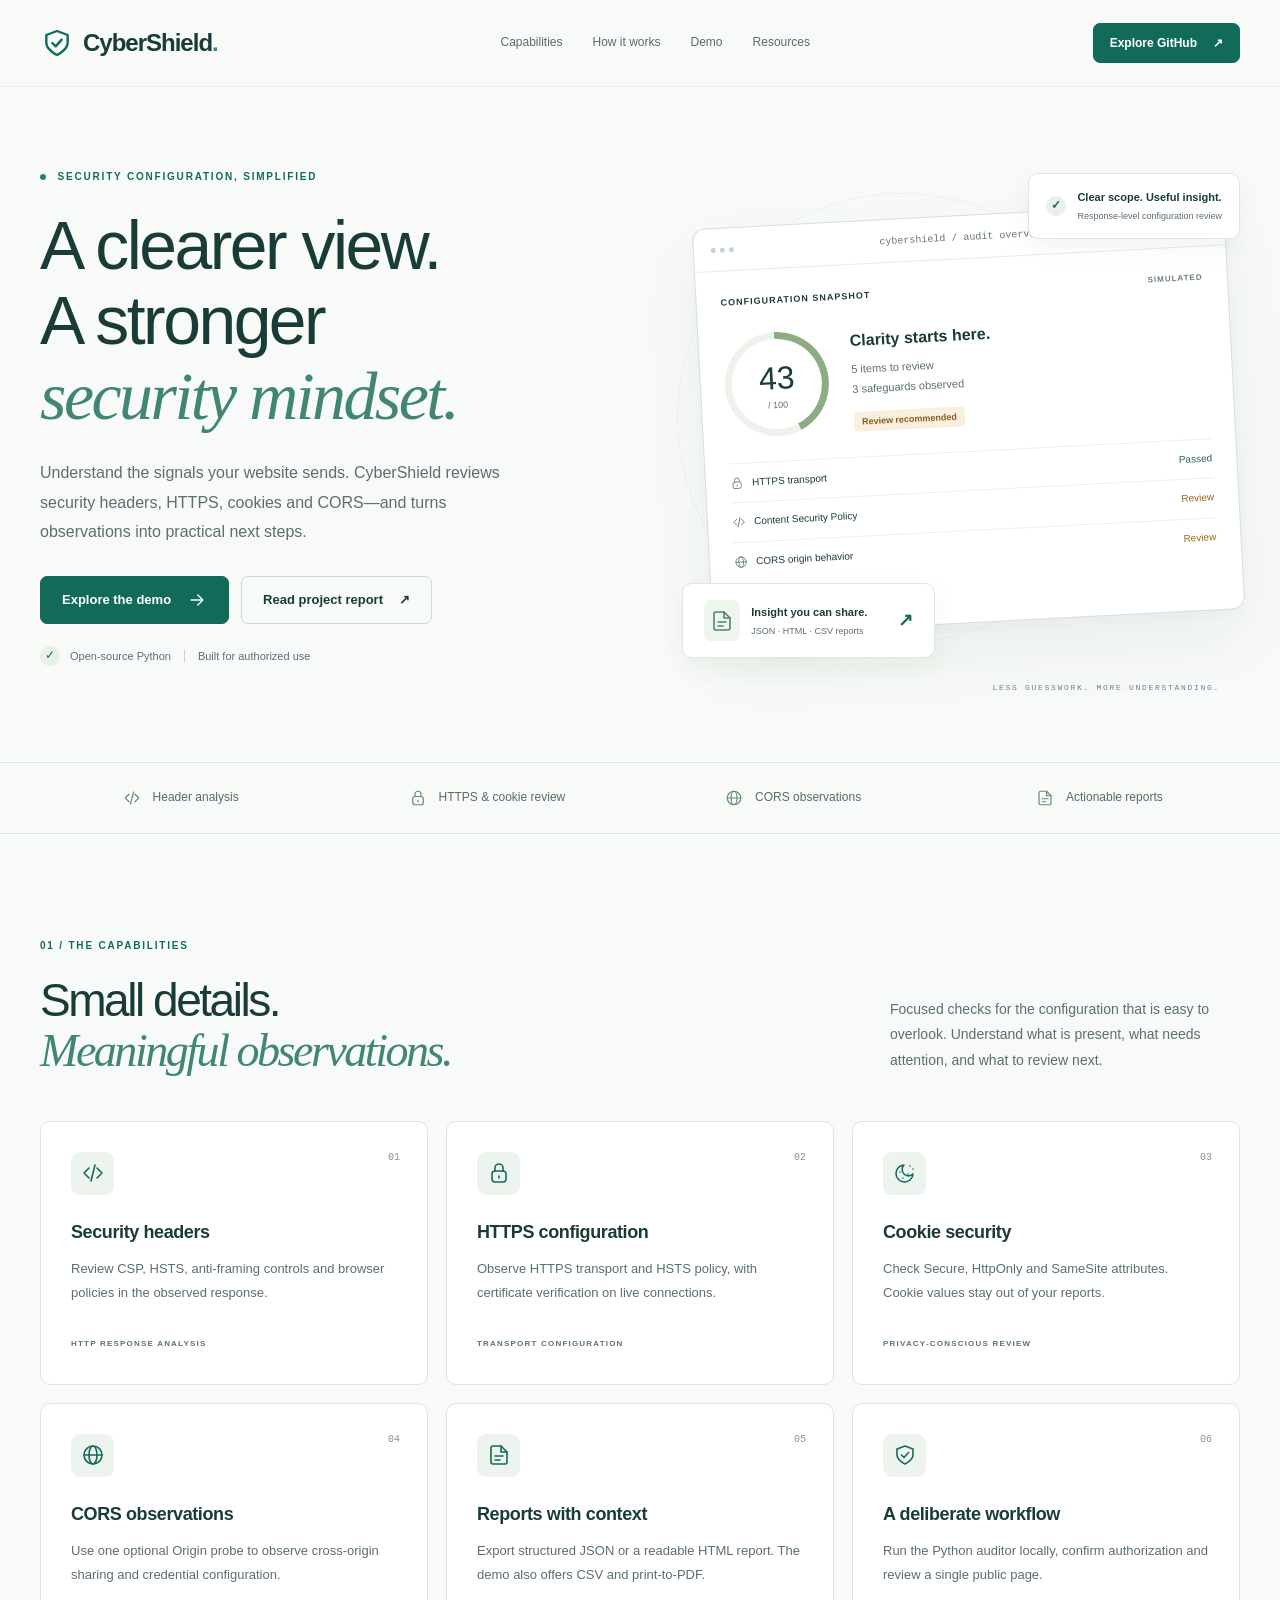
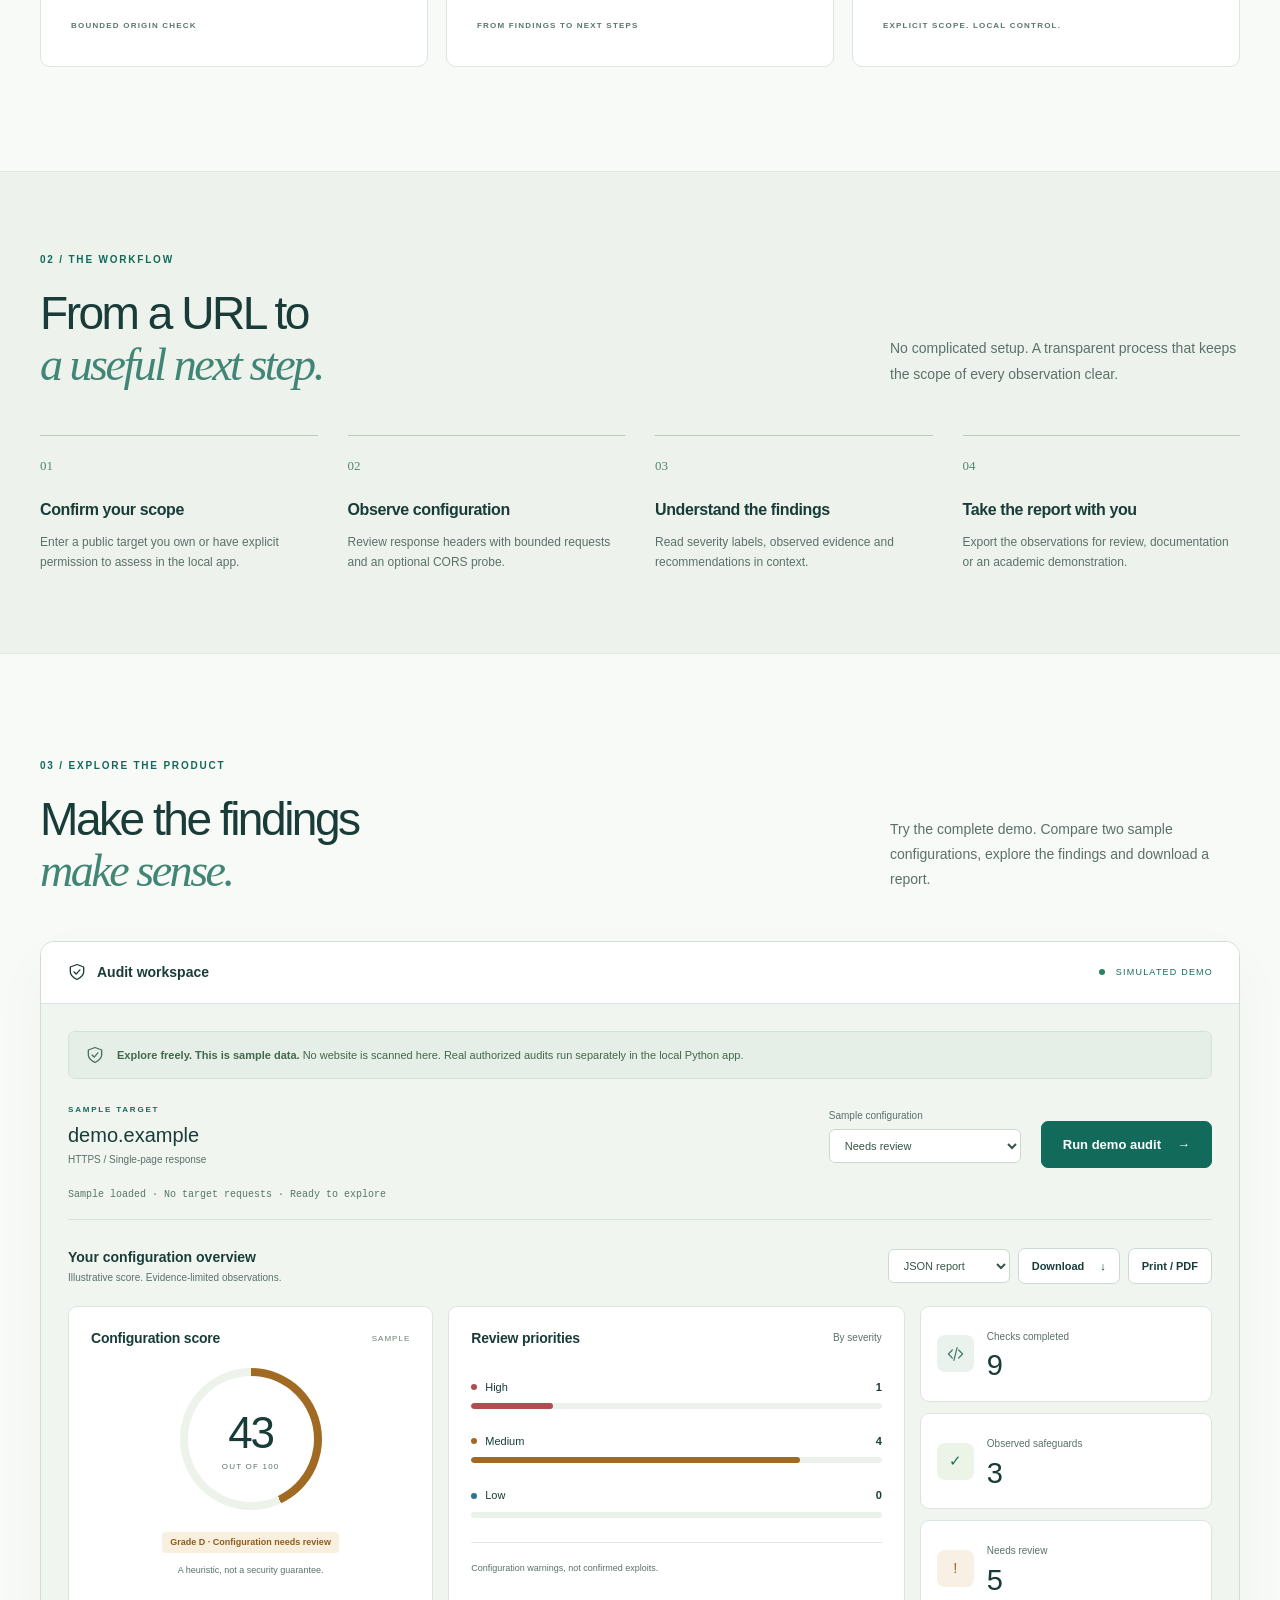
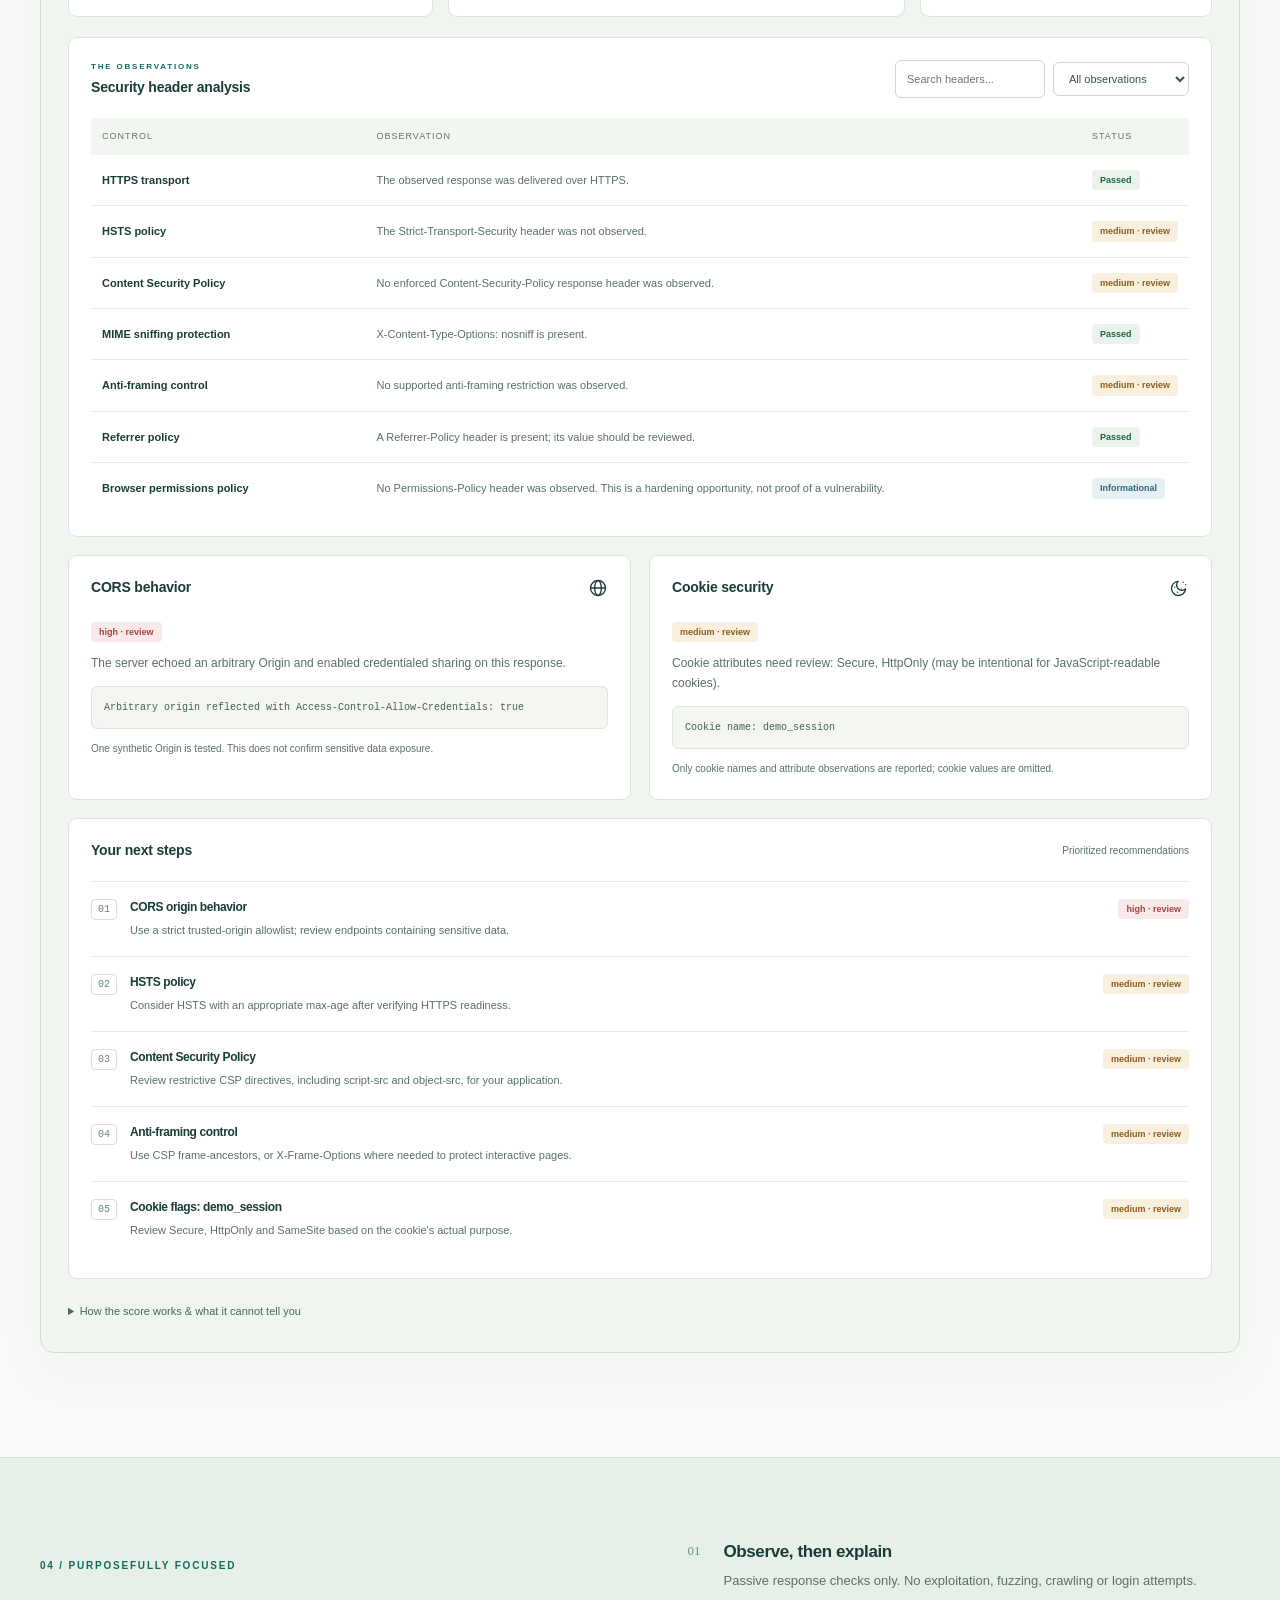
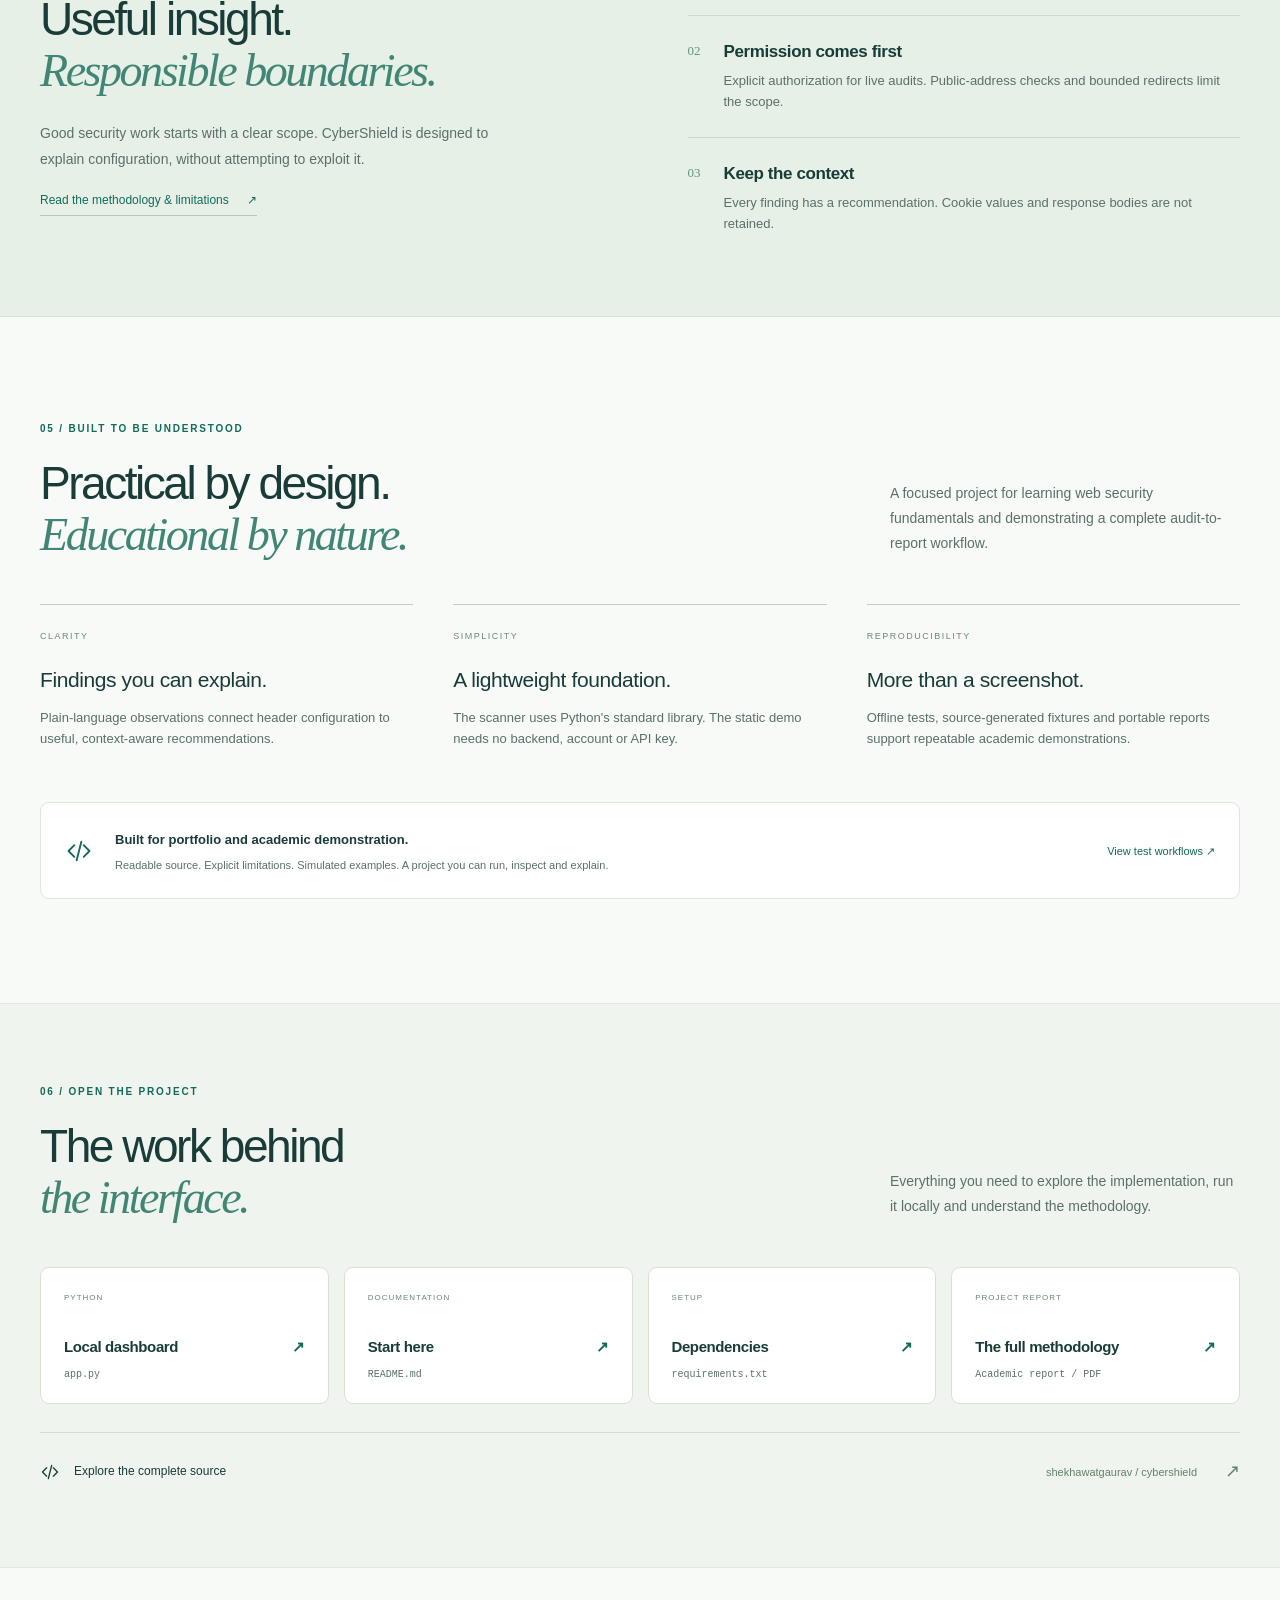
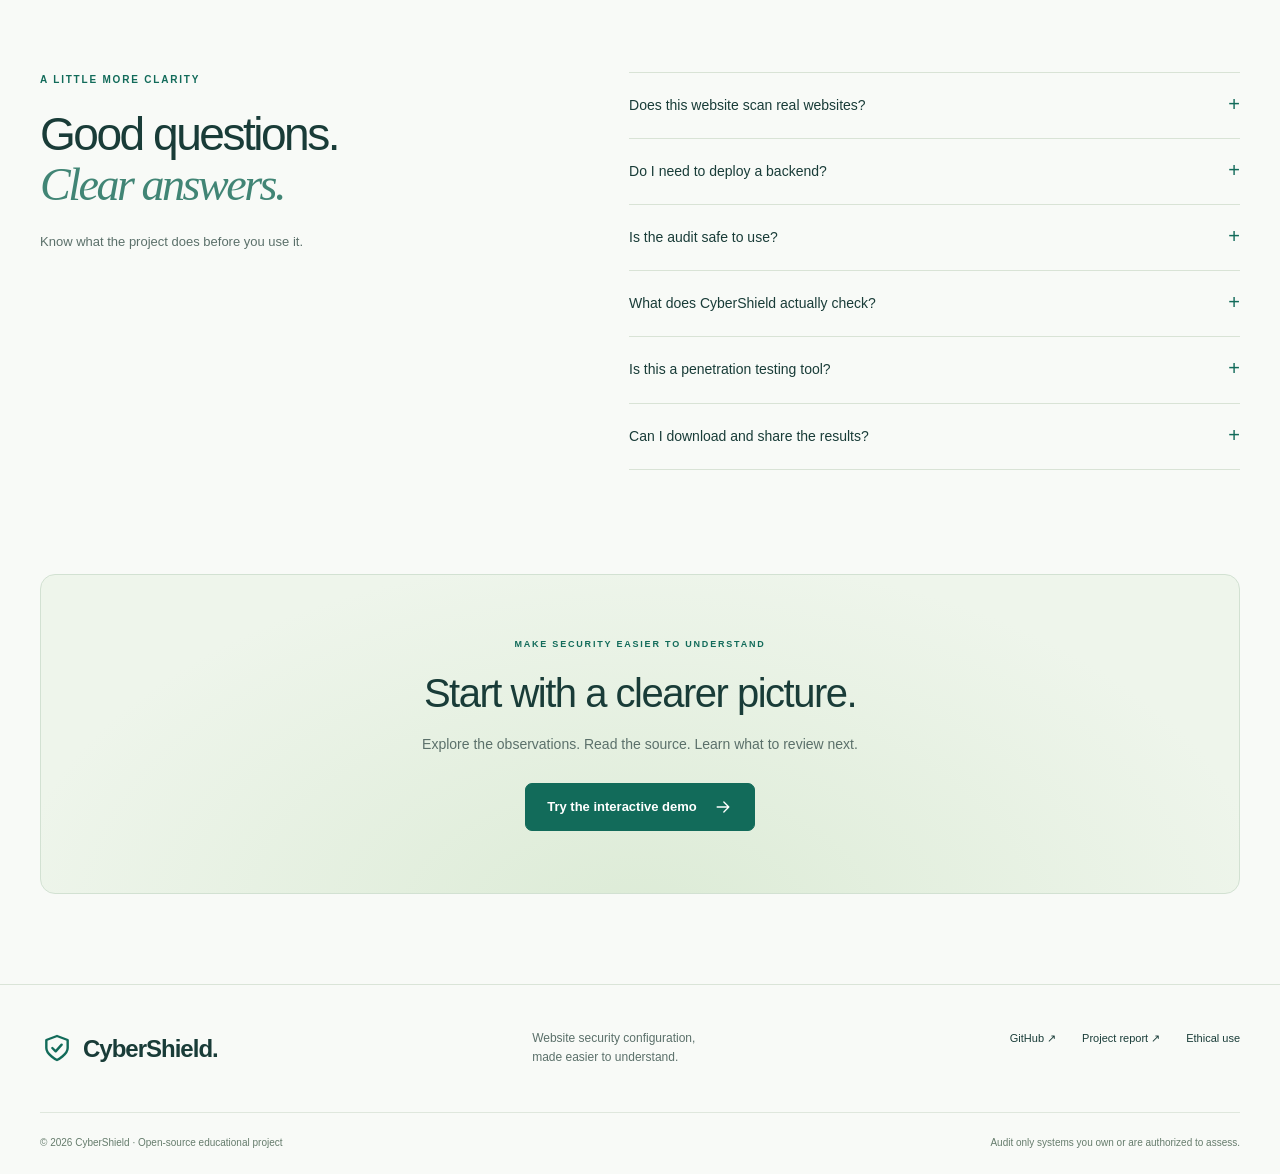
==== commit 2832c159: "Redesign CyberShield with an original light landing page and audit workspace" ====
--- a/docs/index.html
+++ b/docs/index.html
@@ -1,34 +1,114 @@
 <!doctype html>
-<html lang="en"><head>
-<meta charset="utf-8"><meta name="viewport" content="width=device-width, initial-scale=1">
-<meta name="description" content="Explore CyberShield: a simulated security dashboard and Python auditor for authorized local use.">
-<meta name="theme-color" content="#0a101b"><title>CyberShield | Automated Web Scanner</title>
-<link rel="stylesheet" href="styles.css"><script src="demo-data.js" defer></script><script src="app.js" defer></script>
-</head><body>
-<a class="skip" href="#overview">Skip to dashboard</a>
-<aside class="sidebar">
-<a class="brand" href="#overview"><span class="shield" aria-hidden="true">◇</span><span>CyberShield<small>AUTOMATED WEB SCANNER</small></span></a>
-<span class="nav-label">WORKSPACE</span>
-<nav aria-label="Main navigation"><a href="#overview"><span aria-hidden="true">▦</span> Overview</a><a href="#headers"><span aria-hidden="true">≡</span> Security headers</a><a href="#access"><span aria-hidden="true">◎</span> CORS &amp; cookies</a><a href="#recommendations"><span aria-hidden="true">↗</span> Recommendations</a><a href="#methodology"><span aria-hidden="true">⌘</span> Methodology</a></nav>
-<div class="sidebar-note"><span class="live-dot"></span> Safe to explore<h3>Inspect. Understand.<br>Strengthen.</h3><p>Understand response configuration, one check at a time.</p><a href="https://github.com/shekhawatgaurav/cybershield">View source on GitHub ↗</a></div>
-<div class="sidebar-footer">OPEN SOURCE <span>v1.0</span></div>
-</aside>
-<div class="workspace"><header class="topbar"><span>Workspace <span class="muted">/</span> <strong>Security overview</strong></span><span class="demo-tag"><span class="live-dot"></span> INTERACTIVE DEMO</span></header>
+<html lang="en">
+<head>
+  <meta charset="utf-8">
+  <meta name="viewport" content="width=device-width, initial-scale=1">
+  <meta name="description" content="CyberShield makes website security configuration easier to understand. Explore the simulated dashboard and the local Python auditor for headers, HTTPS, cookies and CORS.">
+  <meta name="theme-color" content="#f7faf7">
+  <title>CyberShield | Website security, made clear.</title>
+  <link rel="stylesheet" href="styles.css">
+  <script src="demo-data.js" defer></script>
+  <script src="app.js" defer></script>
+</head>
+<body>
+<a class="skip" href="#overview">Skip to main content</a>
+<svg class="icon-library" aria-hidden="true" xmlns="http://www.w3.org/2000/svg"><defs>
+  <symbol id="i-shield" viewBox="0 0 24 24"><path d="M12 3 4 6v6c0 5 8 9 8 9s8-4 8-9V6Z"/><path d="m8.5 12 2.5 2.5 4.5-5"/></symbol>
+  <symbol id="i-code" viewBox="0 0 24 24"><path d="m8 7-5 5 5 5m8-10 5 5-5 5M14 4l-4 16"/></symbol>
+  <symbol id="i-lock" viewBox="0 0 24 24"><rect x="5" y="10" width="14" height="11" rx="3"/><path d="M8 10V7a4 4 0 0 1 8 0v3m-4 5v2"/></symbol>
+  <symbol id="i-cookie" viewBox="0 0 24 24"><path d="M20 13a6 6 0 0 1-9-9 8.5 8.5 0 1 0 9 9Z"/><path d="M7 11h.01M10 17h.01M15 13h.01M17 5h.01M20 8h.01"/></symbol>
+  <symbol id="i-globe" viewBox="0 0 24 24"><circle cx="12" cy="12" r="9"/><ellipse cx="12" cy="12" rx="4" ry="9"/><path d="M3 12h18"/></symbol>
+  <symbol id="i-file" viewBox="0 0 24 24"><path d="M14 3H6a2 2 0 0 0-2 2v14a2 2 0 0 0 2 2h12a2 2 0 0 0 2-2V9Z"/><path d="M14 3v6h6M8 13h8m-8 4h5"/></symbol>
+  <symbol id="i-arrow" viewBox="0 0 24 24"><path d="M5 12h14m-6-6 6 6-6 6"/></symbol>
+</defs></svg>
+<header class="site-header"><div class="container nav-inner">
+  <a class="brand" href="#overview" aria-label="CyberShield home"><span class="brand-mark"><svg><use href="#i-shield"/></svg></span>CyberShield<span class="brand-period">.</span></a>
+  <nav aria-label="Main navigation"><a href="#features">Capabilities</a><a href="#workflow">How it works</a><a href="#dashboard">Demo</a><a href="#resources">Resources</a></nav>
+  <a class="button small" href="https://github.com/shekhawatgaurav/cybershield">Explore GitHub <span aria-hidden="true">&#8599;</span></a>
+</div></header>
 <main id="overview">
-<div class="heading"><div><p class="eyebrow">PYTHON-POWERED SECURITY AUDITING</p><h1>Automated Web Scanner<span class="hero-dot">.</span></h1><p class="lead">Audit security headers. Investigate CORS configuration.<br>Turn response observations into actionable security reports.</p></div><div class="hero-visual" aria-hidden="true"><div class="radar"><span>CS</span></div><span class="radar-caption">HEADERS / CORS / HTTPS</span></div></div>
-<div class="notice"><span aria-hidden="true">ⓘ</span><p><strong>Simulated data. Real methodology.</strong> This demo never scans websites. All findings are fictional; the Python auditor runs separately on your computer.</p></div>
-<section class="target-panel" aria-label="Demo scenario"><div class="target-icon" aria-hidden="true">◎</div><div class="target"><span class="eyebrow">SAMPLE TARGET</span><strong>demo.example</strong><span class="muted">HTTPS · Single-page response · Offline fixture</span></div><div class="scenario"><label for="scenario">Explore a configuration</label><select id="scenario"><option value="baseline">Needs review</option><option value="hardened">After sample improvements</option></select></div><button id="run-demo" class="button">&#9654; Run demo audit</button></section><div class="demo-progress" id="demo-progress" role="status" aria-live="polite">Sample loaded &middot; No target requests &middot; Ready to explore</div>
-<div class="report-toolbar"><span><strong>Audit workspace</strong><small>Simulated response analysis</small></span><div class="export-actions"><label class="sr-only" for="export-format">Report format</label><select id="export-format"><option value="json">JSON report</option><option value="html">HTML report</option><option value="csv">CSV findings</option></select><button id="export" class="button secondary" disabled>&#8595; Download report</button><button id="print" class="button secondary">Print / PDF</button></div></div><div id="status" class="sr-only" role="status" aria-live="polite"></div>
-<noscript><p class="notice">Enable JavaScript to explore the sample scores and findings. The methodology below remains available.</p></noscript>
-<section class="overview-grid" aria-label="Security overview">
-<article class="panel score-panel"><div class="panel-title"><h2>Configuration score</h2><span class="subtle-tag">SIMULATED</span></div><div id="score-ring" class="score-ring"><div><strong id="score">—</strong><span>OUT OF 100</span></div></div><div class="score-caption"><span id="grade" class="badge medium">Loading sample</span><p>Heuristic score, not a security guarantee.</p></div></article>
-<article class="panel severity-panel"><div class="panel-title"><h2>Findings by severity</h2><span class="muted">Review priorities</span></div><div id="severity-bars" class="bars"></div><div class="chart-footer">Configuration warnings only. No exploitation is performed.</div></article>
-<div class="stat-stack"><article class="panel stat"><span class="stat-icon cyan" aria-hidden="true">▤</span><div><span>Checks completed</span><strong id="checks">—</strong></div></article><article class="panel stat"><span class="stat-icon green" aria-hidden="true">✓</span><div><span>Observed safeguards</span><strong id="passed">—</strong></div></article><article class="panel stat"><span class="stat-icon amber" aria-hidden="true">!</span><div><span>Needs review</span><strong id="warnings">—</strong></div></article></div>
+<section class="hero container">
+  <div class="hero-copy"><span class="eyebrow"><span class="status-dot"></span> SECURITY CONFIGURATION, SIMPLIFIED</span>
+    <h1>A clearer view.<br>A stronger<br><em>security mindset.</em></h1>
+    <p class="lead">Understand the signals your website sends. CyberShield reviews security headers, HTTPS, cookies and CORS&mdash;and turns observations into practical next steps.</p>
+    <div class="hero-actions"><a class="button" href="#dashboard">Explore the demo <svg class="icon"><use href="#i-arrow"/></svg></a><a class="button secondary" href="https://github.com/shekhawatgaurav/cybershield/blob/main/cybershield-project-report.pdf">Read project report <span aria-hidden="true">&#8599;</span></a></div>
+    <div class="hero-note"><span class="mini-check">&#10003;</span> Open-source Python <span class="note-divider"></span> Built for authorized use</div>
+  </div>
+  <div class="hero-art" aria-label="Illustrative audit preview with simulated findings">
+    <div class="art-grid"></div><div class="orbit orbit-one"></div><div class="orbit orbit-two"></div>
+    <div class="floating-note"><span class="mini-check">&#10003;</span><div>Clear scope. Useful insight.<small>Response-level configuration review</small></div></div>
+    <div class="preview-window"><div class="preview-top"><span class="window-dots"><i></i><i></i><i></i></span><span>cybershield / audit overview</span><svg class="icon"><use href="#i-lock"/></svg></div>
+      <div class="preview-body"><div class="preview-label">CONFIGURATION SNAPSHOT <span>SIMULATED</span></div><div class="preview-score"><div class="mini-ring"><strong>43<small>/ 100</small></strong></div><div><strong>Clarity starts here.</strong><p>5 items to review<br>3 safeguards observed</p><span class="badge medium">Review recommended</span></div></div>
+      <div class="preview-row"><span><svg class="icon"><use href="#i-lock"/></svg> HTTPS transport</span><span class="preview-pass">Passed</span></div>
+      <div class="preview-row"><span><svg class="icon"><use href="#i-code"/></svg> Content Security Policy</span><span class="preview-warn">Review</span></div>
+      <div class="preview-row"><span><svg class="icon"><use href="#i-globe"/></svg> CORS origin behavior</span><span class="preview-warn">Review</span></div>
+      <div class="preview-bottom"><span class="status-dot"></span> Sample findings. No real target scanned.</div></div>
+    </div>
+    <div class="floating-export"><span class="file-icon"><svg><use href="#i-file"/></svg></span><div>Insight you can share.<small>JSON &middot; HTML &middot; CSV reports</small></div><span aria-hidden="true">&#8599;</span></div>
+    <span class="art-caption">LESS GUESSWORK. MORE UNDERSTANDING.</span>
+  </div>
 </section>
-<section id="headers" class="panel section-panel"><div class="panel-title"><div><p class="eyebrow">01 / RESPONSE CONTROLS</p><h2>Security header analysis</h2></div><div class="table-tools"><label class="sr-only" for="search">Search security headers</label><input id="search" type="search" placeholder="Search headers..."><label class="filter">Show <select id="filter"><option value="ALL">All observations</option><option value="WARN">Needs review</option><option value="PASS">Passed checks</option><option value="INFO">Informational</option></select></label></div></div><div class="table-wrap"><table><caption class="sr-only">Simulated transport and security header observations</caption><thead><tr><th scope="col">Control</th><th scope="col">Observation</th><th scope="col">Status</th></tr></thead><tbody id="header-rows"></tbody></table></div><p id="empty" class="empty" hidden>No header observations match this filter.</p></section>
-<section id="access" class="access-grid" aria-label="CORS and cookie security"><article class="panel"><div class="panel-title"><div><p class="eyebrow">02 / CROSS-ORIGIN ACCESS</p><h2>CORS behavior</h2></div><span aria-hidden="true" class="section-icon">◎</span></div><div id="cors-content"></div></article><article class="panel"><div class="panel-title"><div><p class="eyebrow">03 / SESSION CONFIGURATION</p><h2>Cookie security</h2></div><span aria-hidden="true" class="section-icon">▧</span></div><div id="cookie-content"></div></article></section>
-<section id="recommendations" class="panel section-panel"><div class="panel-title"><div><p class="eyebrow">YOUR NEXT STEPS</p><h2>Prioritized recommendations</h2></div><span class="muted">Review in application context</span></div><div id="recommendation-list"></div></section>
-<section id="methodology" class="methodology"><div><p class="eyebrow">TRANSPARENT BY DESIGN</p><h2>Understand what’s being checked.</h2><p>CyberShield reviews HTTP response configuration using a small Python engine. The local dashboard requires confirmation that you own the target or have explicit permission to audit it.</p><a class="text-link" href="https://github.com/shekhawatgaurav/cybershield#run-locally">Run the local Python auditor ↗</a></div><ol class="steps"><li><span>01</span><div><h3>Confirm scope</h3><p>Validate an authorized public URL. Block private addresses and unrelated redirect hosts.</p></div></li><li><span>02</span><div><h3>Observe the response</h3><p>Read headers with verified TLS, up to three redirects and one optional Origin probe. No crawling or login attempts.</p></div></li><li><span>03</span><div><h3>Review and report</h3><p>Classify configuration observations and export JSON or HTML. Cookie values and response bodies are never retained.</p></div></li></ol></section>
-<details class="limitations"><summary>Scoring &amp; limitations</summary><p>Start at 100; subtract 17 per high, 10 per medium and 5 per low warning, with a floor of 0. Grades: A ≥90, B ≥75, C ≥60, D ≥40, F &lt;40. Informational observations do not affect the score.</p><p>A single response cannot represent an entire website. CSP presence does not establish policy quality. CORS reflection does not prove sensitive data exposure. HTTPS checks do not audit cipher suites. DNS checks are best effort, so keep the Python dashboard local. This is not a penetration test or security certification.</p></details>
-<footer><a class="footer-brand" href="#overview">◇ CyberShield</a><span>Educational cybersecurity project · Simulated portfolio demo</span><a href="https://github.com/shekhawatgaurav/cybershield">GitHub ↗</a></footer>
-</main></div></body></html>
+<div class="trust-strip"><div class="container trust-inner"><span><svg class="icon"><use href="#i-code"/></svg> Header analysis</span><span><svg class="icon"><use href="#i-lock"/></svg> HTTPS &amp; cookie review</span><span><svg class="icon"><use href="#i-globe"/></svg> CORS observations</span><span><svg class="icon"><use href="#i-file"/></svg> Actionable reports</span></div></div>
+<section id="features" class="section container">
+  <div class="section-heading"><div><p class="eyebrow">01 / THE CAPABILITIES</p><h2>Small details.<br><em>Meaningful observations.</em></h2></div><p>Focused checks for the configuration that is easy to overlook. Understand what is present, what needs attention, and what to review next.</p></div>
+  <div class="feature-grid">
+    <article class="feature"><span class="feature-icon"><svg><use href="#i-code"/></svg></span><span class="feature-number">01</span><h3>Security headers</h3><p>Review CSP, HSTS, anti-framing controls and browser policies in the observed response.</p><span class="feature-meta">HTTP RESPONSE ANALYSIS</span></article>
+    <article class="feature"><span class="feature-icon"><svg><use href="#i-lock"/></svg></span><span class="feature-number">02</span><h3>HTTPS configuration</h3><p>Observe HTTPS transport and HSTS policy, with certificate verification on live connections.</p><span class="feature-meta">TRANSPORT CONFIGURATION</span></article>
+    <article class="feature"><span class="feature-icon"><svg><use href="#i-cookie"/></svg></span><span class="feature-number">03</span><h3>Cookie security</h3><p>Check Secure, HttpOnly and SameSite attributes. Cookie values stay out of your reports.</p><span class="feature-meta">PRIVACY-CONSCIOUS REVIEW</span></article>
+    <article class="feature"><span class="feature-icon"><svg><use href="#i-globe"/></svg></span><span class="feature-number">04</span><h3>CORS observations</h3><p>Use one optional Origin probe to observe cross-origin sharing and credential configuration.</p><span class="feature-meta">BOUNDED ORIGIN CHECK</span></article>
+    <article class="feature"><span class="feature-icon"><svg><use href="#i-file"/></svg></span><span class="feature-number">05</span><h3>Reports with context</h3><p>Export structured JSON or a readable HTML report. The demo also offers CSV and print-to-PDF.</p><span class="feature-meta">FROM FINDINGS TO NEXT STEPS</span></article>
+    <article class="feature"><span class="feature-icon"><svg><use href="#i-shield"/></svg></span><span class="feature-number">06</span><h3>A deliberate workflow</h3><p>Run the Python auditor locally, confirm authorization and review a single public page.</p><span class="feature-meta">EXPLICIT SCOPE. LOCAL CONTROL.</span></article>
+  </div>
+</section>
+<section id="workflow" class="workflow-section"><div class="container">
+  <div class="section-heading"><div><p class="eyebrow">02 / THE WORKFLOW</p><h2>From a URL to<br><em>a useful next step.</em></h2></div><p>No complicated setup. A transparent process that keeps the scope of every observation clear.</p></div>
+  <ol class="process-grid"><li><span>01</span><h3>Confirm your scope</h3><p>Enter a public target you own or have explicit permission to assess in the local app.</p></li><li><span>02</span><h3>Observe configuration</h3><p>Review response headers with bounded requests and an optional CORS probe.</p></li><li><span>03</span><h3>Understand the findings</h3><p>Read severity labels, observed evidence and recommendations in context.</p></li><li><span>04</span><h3>Take the report with you</h3><p>Export the observations for review, documentation or an academic demonstration.</p></li></ol>
+</div></section>
+<section id="dashboard" class="section container dashboard-section">
+  <div class="section-heading"><div><p class="eyebrow">03 / EXPLORE THE PRODUCT</p><h2>Make the findings<br><em>make sense.</em></h2></div><p>Try the complete demo. Compare two sample configurations, explore the findings and download a report.</p></div>
+  <div class="dashboard-shell">
+    <div class="dashboard-top"><span class="dashboard-brand"><svg class="icon"><use href="#i-shield"/></svg> Audit workspace</span><span class="demo-tag"><span class="status-dot"></span> SIMULATED DEMO</span></div>
+    <div class="dashboard-body">
+      <div class="notice"><svg class="icon"><use href="#i-shield"/></svg><p><strong>Explore freely. This is sample data.</strong> No website is scanned here. Real authorized audits run separately in the local Python app.</p></div>
+      <div class="target-panel"><div class="target"><span class="eyebrow">SAMPLE TARGET</span><strong>demo.example</strong><span class="muted">HTTPS / Single-page response</span></div><div class="scenario"><label for="scenario">Sample configuration</label><select id="scenario"><option value="baseline">Needs review</option><option value="hardened">After sample improvements</option></select></div><button id="run-demo" class="button">Run demo audit <span aria-hidden="true">&#8594;</span></button></div>
+      <div class="demo-progress" id="demo-progress" role="status" aria-live="polite">Sample loaded &middot; No target requests &middot; Ready to explore</div>
+      <div class="report-toolbar"><span><strong>Your configuration overview</strong><small>Illustrative score. Evidence-limited observations.</small></span><div class="export-actions"><label class="sr-only" for="export-format">Report format</label><select id="export-format"><option value="json">JSON report</option><option value="html">HTML report</option><option value="csv">CSV findings</option></select><button id="export" class="button secondary" disabled>Download <span aria-hidden="true">&#8595;</span></button><button id="print" class="button secondary">Print / PDF</button></div></div>
+      <div id="status" class="sr-only" role="status" aria-live="polite"></div><noscript><p class="notice">Enable JavaScript to explore the interactive demo. Project information below remains available.</p></noscript>
+      <div class="overview-grid">
+        <article class="panel score-panel"><div class="panel-title"><h3>Configuration score</h3><span class="subtle-tag">SAMPLE</span></div><div id="score-ring" class="score-ring"><div><strong id="score">&mdash;</strong><span>OUT OF 100</span></div></div><div class="score-caption"><span id="grade" class="badge medium">Loading sample</span><p>A heuristic, not a security guarantee.</p></div></article>
+        <article class="panel"><div class="panel-title"><h3>Review priorities</h3><span class="muted">By severity</span></div><div id="severity-bars" class="bars"></div><p class="chart-footer">Configuration warnings, not confirmed exploits.</p></article>
+        <div class="stat-stack"><article class="panel stat"><span class="stat-icon"><svg><use href="#i-code"/></svg></span><div><span>Checks completed</span><strong id="checks">&mdash;</strong></div></article><article class="panel stat"><span class="stat-icon green">&#10003;</span><div><span>Observed safeguards</span><strong id="passed">&mdash;</strong></div></article><article class="panel stat"><span class="stat-icon amber">!</span><div><span>Needs review</span><strong id="warnings">&mdash;</strong></div></article></div>
+      </div>
+      <section id="headers" class="panel section-panel"><div class="panel-title"><div><p class="eyebrow">THE OBSERVATIONS</p><h3>Security header analysis</h3></div><div class="table-tools"><label class="sr-only" for="search">Search security headers</label><input id="search" type="search" placeholder="Search headers..."><label class="filter"><span class="sr-only">Filter observations</span><select id="filter"><option value="ALL">All observations</option><option value="WARN">Needs review</option><option value="PASS">Passed checks</option><option value="INFO">Informational</option></select></label></div></div><div class="table-wrap" tabindex="0" role="region" aria-label="Scrollable security header results"><table><caption class="sr-only">Simulated transport and header observations</caption><thead><tr><th scope="col">Control</th><th scope="col">Observation</th><th scope="col">Status</th></tr></thead><tbody id="header-rows"></tbody></table></div><p id="empty" class="empty" hidden>No header observations match this filter.</p></section>
+      <div id="access" class="access-grid"><article class="panel"><div class="panel-title"><h3>CORS behavior</h3><svg class="icon"><use href="#i-globe"/></svg></div><div id="cors-content"></div></article><article class="panel"><div class="panel-title"><h3>Cookie security</h3><svg class="icon"><use href="#i-cookie"/></svg></div><div id="cookie-content"></div></article></div>
+      <section id="recommendations" class="panel section-panel"><div class="panel-title"><h3>Your next steps</h3><span class="muted">Prioritized recommendations</span></div><div id="recommendation-list"></div></section>
+      <details class="limitations"><summary>How the score works &amp; what it cannot tell you</summary><p>Start at 100; subtract 17 per high, 10 per medium and 5 per low warning, with a floor of 0. Grades: A &ge;90, B &ge;75, C &ge;60, D &ge;40, F &lt;40. Informational observations do not affect the score.</p><p>A single response cannot represent a whole website. CSP presence does not validate policy quality. CORS reflection does not prove data exposure. HTTPS checks do not assess cipher suites. Scores are educational heuristics, not certification.</p></details>
+    </div>
+  </div>
+</section>
+<section id="methodology" class="methodology-section"><div class="container methodology-grid">
+  <div><p class="eyebrow">04 / PURPOSEFULLY FOCUSED</p><h2>Useful insight.<br><em>Responsible boundaries.</em></h2><p class="lead">Good security work starts with a clear scope. CyberShield is designed to explain configuration, without attempting to exploit it.</p><a class="text-link" href="https://github.com/shekhawatgaurav/cybershield#scoring-and-limitations">Read the methodology &amp; limitations <span aria-hidden="true">&#8599;</span></a></div>
+  <div class="principles"><article><span>01</span><div><h3>Observe, then explain</h3><p>Passive response checks only. No exploitation, fuzzing, crawling or login attempts.</p></div></article><article><span>02</span><div><h3>Permission comes first</h3><p>Explicit authorization for live audits. Public-address checks and bounded redirects limit the scope.</p></div></article><article><span>03</span><div><h3>Keep the context</h3><p>Every finding has a recommendation. Cookie values and response bodies are not retained.</p></div></article></div>
+</div></section>
+<section class="section container" id="why-cybershield">
+  <div class="section-heading"><div><p class="eyebrow">05 / BUILT TO BE UNDERSTOOD</p><h2>Practical by design.<br><em>Educational by nature.</em></h2></div><p>A focused project for learning web security fundamentals and demonstrating a complete audit-to-report workflow.</p></div>
+  <div class="benefit-grid"><article><span class="benefit-label">CLARITY</span><h3>Findings you can explain.</h3><p>Plain-language observations connect header configuration to useful, context-aware recommendations.</p></article><article><span class="benefit-label">SIMPLICITY</span><h3>A lightweight foundation.</h3><p>The scanner uses Python's standard library. The static demo needs no backend, account or API key.</p></article><article><span class="benefit-label">REPRODUCIBILITY</span><h3>More than a screenshot.</h3><p>Offline tests, source-generated fixtures and portable reports support repeatable academic demonstrations.</p></article></div>
+  <div class="academic-note"><svg class="icon"><use href="#i-code"/></svg><div><strong>Built for portfolio and academic demonstration.</strong><p>Readable source. Explicit limitations. Simulated examples. A project you can run, inspect and explain.</p></div><a href="https://github.com/shekhawatgaurav/cybershield/actions">View test workflows <span aria-hidden="true">&#8599;</span></a></div>
+</section>
+<section id="resources" class="resources-section"><div class="container">
+  <div class="section-heading"><div><p class="eyebrow">06 / OPEN THE PROJECT</p><h2>The work behind<br><em>the interface.</em></h2></div><p>Everything you need to explore the implementation, run it locally and understand the methodology.</p></div>
+  <div class="resource-grid"><a class="resource" href="https://github.com/shekhawatgaurav/cybershield/blob/main/app.py"><span class="resource-type">PYTHON</span><h3>Local dashboard <span>&#8599;</span></h3><p>app.py</p></a><a class="resource" href="https://github.com/shekhawatgaurav/cybershield/blob/main/README.md"><span class="resource-type">DOCUMENTATION</span><h3>Start here <span>&#8599;</span></h3><p>README.md</p></a><a class="resource" href="https://github.com/shekhawatgaurav/cybershield/blob/main/requirements.txt"><span class="resource-type">SETUP</span><h3>Dependencies <span>&#8599;</span></h3><p>requirements.txt</p></a><a class="resource" href="https://github.com/shekhawatgaurav/cybershield/blob/main/cybershield-project-report.pdf"><span class="resource-type">PROJECT REPORT</span><h3>The full methodology <span>&#8599;</span></h3><p>Academic report / PDF</p></a></div>
+  <a class="repo-banner" href="https://github.com/shekhawatgaurav/cybershield"><span><svg class="icon"><use href="#i-code"/></svg> Explore the complete source</span><span>shekhawatgaurav / cybershield <b aria-hidden="true">&#8599;</b></span></a>
+</div></section>
+<section id="faq" class="section container faq-grid"><div><p class="eyebrow">A LITTLE MORE CLARITY</p><h2>Good questions.<br><em>Clear answers.</em></h2><p class="muted">Know what the project does before you use it.</p></div><div class="faq-list">
+  <details><summary>Does this website scan real websites?</summary><p>No. This public demo uses simulated fixtures and never sends requests to a target. The separate Python CLI and local Streamlit dashboard can audit public websites you own or are explicitly authorized to assess.</p></details>
+  <details><summary>Do I need to deploy a backend?</summary><p>No. The public demo is HTML, CSS and JavaScript hosted on GitHub Pages. For live audits, install the Python project locally. Streamlit is only needed for the local dashboard.</p></details>
+  <details><summary>Is the audit safe to use?</summary><p>The tool limits requests and avoids exploitation, but any real GET request contacts a server. Only audit appropriate, authorized pages. Keep the Python dashboard local: its DNS checks are not hardened against DNS rebinding.</p></details>
+  <details><summary>What does CyberShield actually check?</summary><p>HTTPS usage, HSTS, CSP presence, MIME sniffing protection, framing controls, referrer and permissions policies, cookie attributes and limited CORS origin behavior. It reviews the final response of a single page.</p></details>
+  <details><summary>Is this a penetration testing tool?</summary><p>No. It is a response-configuration auditor. It does not verify exploitation, assess every endpoint or provide comprehensive OWASP Top 10 coverage. Findings and scores require application context.</p></details>
+  <details><summary>Can I download and share the results?</summary><p>Yes. The demo exports JSON, HTML and CSV, and supports browser printing or Save as PDF. Simulated reports remain labeled. The local Python tool exports JSON and HTML reports for authorized audits.</p></details>
+</div></section>
+<section class="closing container"><span class="eyebrow">MAKE SECURITY EASIER TO UNDERSTAND</span><h2>Start with a clearer picture.</h2><p>Explore the observations. Read the source. Learn what to review next.</p><a class="button" href="#dashboard">Try the interactive demo <svg class="icon"><use href="#i-arrow"/></svg></a></section>
+</main>
+<footer class="site-footer"><div class="container"><div class="footer-top"><a class="brand" href="#overview"><span class="brand-mark"><svg><use href="#i-shield"/></svg></span>CyberShield.</a><p>Website security configuration,<br>made easier to understand.</p><div><a href="https://github.com/shekhawatgaurav/cybershield">GitHub &#8599;</a><a href="https://github.com/shekhawatgaurav/cybershield/blob/main/cybershield-project-report.pdf">Project report &#8599;</a><a href="#methodology">Ethical use</a></div></div><div class="footer-bottom"><span>&copy; 2026 CyberShield &middot; Open-source educational project</span><span>Audit only systems you own or are authorized to assess.</span></div></div></footer>
+</body></html>
--- a/docs/styles.css
+++ b/docs/styles.css
@@ -1,274 +1,624 @@
+/* CyberShield: an original light editorial layout with a functional audit workspace. */
 :root {
-  color-scheme:dark;
-  --bg:#080d19;
-  --panel:#111c30;
-  --line:#223044;
-  --text:#e8eef7;
-  --muted:#9aaac0;
-  --cyan:#83bbff;
-  --green:#67dbaf;
-  --amber:#edbe78;
-  --red:#f38d98;
+  color-scheme:light;
+  --bg:#f8faf7;
+  --text:#193c38;
+  --muted:#5b706a;
+  --teal:#126b5a;
+  --line:#dce5df;
+  --green:#187252;
+  --amber:#a16a22;
+  --red:#b14d51;
+  --cyan:#28778a;
 }
 * {
   box-sizing:border-box;
 }
 html {
   scroll-behavior:smooth;
-  scroll-padding-top:25px;
+  scroll-padding-top:105px;
 }
 body {
   margin:0;
   background:var(--bg);
   color:var(--text);
-  font:14px/1.6 'Segoe UI',system-ui,sans-serif;
+  font:15px/1.65 'Segoe UI',Arial,sans-serif;
+  -webkit-font-smoothing:antialiased;
 }
 a {
   color:inherit;
   text-decoration:none;
 }
-button,select {
+button,input,select {
   font:inherit;
-}
-a:focus-visible,button:focus-visible,select:focus-visible,summary:focus-visible {
-  outline:2px solid var(--cyan);
-  outline-offset:5px;
 }
 button,select,summary {
   cursor:pointer;
 }
+button,a,input,select,summary,[tabindex]:focus {
+  -webkit-tap-highlight-color:transparent;
+}
+a:focus-visible,button:focus-visible,input:focus-visible,select:focus-visible,summary:focus-visible,[tabindex]:focus-visible {
+  outline:3px solid #398878;
+  outline-offset:4px;
+}
+button:disabled {
+  cursor:wait;
+  opacity:.55;
+}
+svg {
+  width:24px;
+  height:24px;
+  fill:none;
+  stroke:currentColor;
+  stroke-width:1.6;
+  stroke-linecap:round;
+  stroke-linejoin:round;
+  flex-shrink:0;
+}
+.icon-library {
+  position:absolute;
+  width:0;
+  height:0;
+  overflow:hidden;
+}
+.icon {
+  width:20px;
+  height:20px;
+}
+.container {
+  width:min(1200px,calc(100% - 80px));
+  margin-inline:auto;
+}
+.section {
+  padding-top:104px;
+  padding-bottom:104px;
+}
+h1,h2,h3,p {
+  margin-top:0;
+}
+h1,h2 {
+  font-weight:500;
+  letter-spacing:-2.5px;
+  line-height:1.1;
+}
+h1 {
+  font-size:clamp(48px,5.3vw,74px);
+  margin:24px 0;
+}
+h2 {
+  font-size:clamp(34px,3.6vw,49px);
+  margin:0;
+}
+h3 {
+  font-size:18px;
+  letter-spacing:-.4px;
+  font-weight:600;
+  line-height:1.4;
+  margin-bottom:12px;
+}
+em {
+  font-family:Georgia,'Times New Roman',serif;
+  font-weight:400;
+  color:#418575;
+}
+p {
+  color:var(--muted);
+}
 .muted {
   color:var(--muted);
 }
-.sidebar {
-  position:fixed;
-  inset:0 auto 0 0;
-  width:238px;
-  padding:32px 22px 20px;
-  background:#0c1421;
-  border-right:1px solid var(--line);
-  display:flex;
-  flex-direction:column;
-}
-.brand {
-  display:flex;
-  align-items:center;
-  gap:11px;
-  font-size:22px;
-  font-weight:700;
-  letter-spacing:-.8px;
-}
-.brand small {
+.eyebrow {
   display:block;
-  font-size:9px;
-  letter-spacing:2px;
-  color:var(--muted);
-  margin-top:1px;
-}
-.shield {
-  display:grid;
-  place-items:center;
-  width:38px;
-  height:43px;
-  border:1px solid #3d827e;
-  border-radius:12px 12px 18px 18px;
-  color:var(--green);
-  background:#173132;
-  font-size:34px;
-  font-weight:400;
-}
-.nav-label {
+  color:var(--teal);
   font-size:10px;
+  font-weight:650;
   letter-spacing:1.8px;
-  color:#8a9bb1;
-  margin:48px 12px 14px;
-}
-nav {
-  display:grid;
-  gap:7px;
-}
-nav a {
-  display:flex;
-  align-items:center;
-  gap:13px;
-  padding:11px 12px;
-  color:#a6b5c9;
-  border-radius:7px;
-  font-size:13px;
-}
-nav a span {
-  font-size:19px;
-  min-width:20px;
-}
-nav a:hover,nav a[aria-current] {
-  color:var(--cyan);
-  background:#142b37;
-}
-.sidebar-note {
-  margin-top:auto;
-  border:1px solid var(--line);
-  border-radius:10px;
-  padding:17px;
-  font-size:11px;
-  color:var(--muted);
-  background:linear-gradient(140deg,#142a30,#101927);
-}
-.sidebar-note h3 {
-  color:#dbe9ef;
-  font-size:19px;
-  font-weight:600;
-  line-height:1.5;
-  margin:17px 0 8px;
-}
-.sidebar-note a {
-  color:var(--green);
-  font-size:11px;
-}
-.live-dot {
+  margin:0 0 20px;
+}
+.lead {
+  font-size:16px;
+  line-height:1.85;
+  max-width:490px;
+}
+.status-dot {
   display:inline-block;
   width:6px;
   height:6px;
   border-radius:50%;
-  background:var(--green);
-  margin-right:6px;
-}
-.sidebar-footer {
-  display:flex;
+  background:#288263;
+  margin-right:7px;
+}
+.button {
+  display:inline-flex;
+  align-items:center;
+  justify-content:center;
+  gap:16px;
+  border:1px solid var(--teal);
+  background:var(--teal);
+  color:white;
+  padding:13px 21px;
+  border-radius:7px;
+  font-size:13px;
+  font-weight:600;
+  line-height:1.5;
+  transition:background .2s,transform .2s,box-shadow .2s;
+  white-space:nowrap;
+}
+.button:hover {
+  background:#0b5547;
+  box-shadow:0 5px 12px #18574915;
+  transform:translateY(-2px);
+}
+.button.secondary {
+  color:var(--text);
+  background:transparent;
+  border-color:#cbdad2;
+}
+.button.secondary:hover {
+  background:#edf4ee;
+}
+.button.small {
+  padding:10px 16px;
+  font-size:12px;
+}
+.site-header {
+  position:sticky;
+  top:0;
+  z-index:20;
+  background:#f8faf7f2;
+  backdrop-filter:blur(12px);
+  border-bottom:1px solid #dce5df99;
+}
+.nav-inner {
+  height:86px;
+  display:flex;
+  align-items:center;
   justify-content:space-between;
-  margin:23px 5px 0;
-  font-size:9px;
-  letter-spacing:1.4px;
+  gap:28px;
+}
+.brand {
+  display:inline-flex;
+  gap:9px;
+  align-items:center;
+  font-size:24px;
+  font-weight:700;
+  letter-spacing:-1px;
+}
+.brand-period {
+  color:#328c75;
+  margin-left:-9px;
+}
+.brand-mark {
+  display:grid;
+  place-items:center;
+  width:34px;
+  height:37px;
+  color:var(--teal);
+}
+.brand-mark svg {
+  width:32px;
+  height:32px;
+  stroke-width:1.8;
+}
+nav {
+  display:flex;
+  gap:30px;
+}
+nav a {
+  color:#586e65;
+  font-size:12px;
+  font-weight:500;
+  padding:9px 0;
+}
+nav a:hover,nav a[aria-current] {
+  color:var(--teal);
+}
+.hero {
+  display:grid;
+  grid-template-columns:1.08fr 1fr;
+  gap:40px;
+  align-items:center;
+  padding-top:78px;
+  padding-bottom:92px;
+  min-height:675px;
+}
+.hero-actions {
+  display:flex;
+  flex-wrap:wrap;
+  gap:12px;
+  margin:29px 0 22px;
+}
+.hero-note {
+  display:flex;
+  align-items:center;
+  gap:10px;
+  font-size:11px;
   color:var(--muted);
 }
-.workspace {
-  margin-left:238px;
-}
-.topbar {
-  min-height:73px;
-  border-bottom:1px solid var(--line);
-  display:flex;
-  align-items:center;
+.mini-check {
+  color:var(--teal);
+  display:grid;
+  place-items:center;
+  width:20px;
+  height:20px;
+  background:#e6f2e8;
+  border-radius:50%;
+  font-size:12px;
+}
+.note-divider {
+  width:1px;
+  height:12px;
+  background:#c6d6cc;
+  margin:0 3px;
+}
+.hero-art {
+  position:relative;
+  min-height:470px;
+  display:grid;
+  align-items:center;
+  padding:42px 0 40px 20px;
+}
+.art-grid {
+  position:absolute;
+  inset:8px -20px 0;
+  background-image:linear-gradient(#a4c3b51c 1px,transparent 1px),linear-gradient(90deg,#a4c3b51c 1px,transparent 1px);
+  background-size:28px 28px;
+  mask-image:radial-gradient(ellipse,black,transparent 74%);
+}
+.orbit {
+  position:absolute;
+  width:360px;
+  height:360px;
+  border:1px solid #d9e5db;
+  border-radius:50%;
+  left:40px;
+  top:65px;
+}
+.orbit-two {
+  width:450px;
+  height:450px;
+  top:20px;
+  left:-5px;
+  border-style:dashed;
+  opacity:.65;
+}
+.preview-window {
+  position:relative;
+  z-index:2;
+  background:white;
+  border:1px solid #d4e1d7;
+  border-radius:13px;
+  box-shadow:0 30px 65px #1b4a3e10,0 5px 12px #1b4a3e05;
+  transform:rotate(-3deg);
+  margin:0 5px 0 0;
+}
+.preview-top {
+  padding:14px 17px;
+  border-bottom:1px solid #e7ede8;
+  display:flex;
   justify-content:space-between;
-  padding:16px 36px;
-  color:var(--muted);
-  font-size:12px;
-  gap:14px;
-}
-.topbar strong {
-  color:#dce5f2;
-  font-weight:500;
-}
-.topbar .muted {
-  margin:0 10px;
-}
-.demo-tag {
-  font-size:9px;
-  letter-spacing:1px;
-  border:1px solid #284c47;
-  border-radius:5px;
-  padding:5px 9px;
-  color:var(--green);
-  white-space:nowrap;
-}
-main {
-  max-width:1530px;
-  padding:38px 36px 0;
-  margin:auto;
-}
-.heading {
-  display:flex;
-  justify-content:space-between;
-  gap:24px;
-  align-items:center;
-  margin-bottom:25px;
-}
-.eyebrow {
+  align-items:center;
+  font:10px Consolas,monospace;
+  color:#63796e;
+}
+.window-dots {
+  display:flex;
+  gap:4px;
+}
+.window-dots i {
+  width:5px;
+  height:5px;
+  border-radius:50%;
+  background:#c3d6ca;
+}
+.preview-top svg {
+  width:14px;
+  height:14px;
+}
+.preview-body {
+  padding:24px;
+}
+.preview-label {
   font-size:9px;
   font-weight:600;
-  letter-spacing:1.8px;
-  color:var(--cyan);
-  margin:0 0 9px;
-}
-h1 {
-  font-size:clamp(25px,2.6vw,37px);
-  line-height:1.25;
-  letter-spacing:-1.1px;
-  font-weight:600;
-  margin:0;
-}
-h2 {
+  letter-spacing:1px;
+  display:flex;
+  justify-content:space-between;
+  gap:8px;
+}
+.preview-label>span {
+  color:#6d8176;
+  font-size:8px;
+}
+.preview-score {
+  display:flex;
+  gap:23px;
+  align-items:center;
+  margin:24px 0;
+}
+.mini-ring {
+  width:104px;
+  height:104px;
+  padding:7px;
+  border-radius:50%;
+  background:conic-gradient(#8cac83 43%,#edf2eb 0);
+  flex-shrink:0;
+}
+.preview-score .mini-ring>strong {
+  display:flex;
+  align-items:center;
+  justify-content:center;
+  flex-direction:column;
+  height:100%;
+  background:white;
+  border-radius:50%;
+  font-size:32px;
+  font-weight:500;
+  line-height:1.3;
+}
+.mini-ring small {
+  font:9px 'Segoe UI',sans-serif;
+  color:var(--muted);
+}
+.preview-score>div>strong {
   font-size:16px;
   font-weight:600;
-  letter-spacing:-.25px;
+}
+.preview-score p {
+  font-size:11px;
+  line-height:1.8;
+  margin:6px 0 8px;
+}
+.preview-row {
+  padding:11px 0;
+  border-top:1px solid #edf1ec;
+  display:flex;
+  justify-content:space-between;
+  align-items:center;
+  gap:10px;
+  font-size:10px;
+}
+.preview-row>span:first-child {
+  display:flex;
+  align-items:center;
+  gap:8px;
+}
+.preview-row .icon {
+  width:14px;
+  height:14px;
+  color:#688778;
+}
+.preview-pass {
+  color:#246849;
+}
+.preview-warn {
+  color:#99651b;
+}
+.preview-bottom {
+  font-size:9px;
+  color:#6a7b70;
+  margin-top:14px;
+}
+.preview-bottom .status-dot {
+  width:5px;
+  height:5px;
+}
+.floating-note,.floating-export {
+  position:absolute;
+  z-index:3;
+  background:#fff;
+  border:1px solid #dce7dd;
+  box-shadow:0 9px 24px #2b5e4110;
+  border-radius:10px;
+  display:flex;
+  align-items:center;
+  gap:11px;
+  font-size:11px;
+  font-weight:600;
+}
+.floating-note {
+  top:0;
+  right:0;
+  padding:14px 17px;
+}
+.floating-note small,.floating-export small {
+  display:block;
+  color:var(--muted);
+  font-size:9px;
+  font-weight:400;
+  margin-top:3px;
+}
+.floating-export {
+  bottom:4px;
+  left:0;
+  padding:16px 21px;
+}
+.floating-export>span:last-child {
+  margin-left:20px;
+  color:var(--teal);
+  font-size:18px;
+}
+.file-icon {
+  display:grid;
+  place-items:center;
+  background:#edf5ec;
+  color:#538468;
+  width:36px;
+  height:41px;
+  border-radius:7px;
+}
+.art-caption {
+  position:absolute;
+  bottom:-30px;
+  right:20px;
+  color:#708579;
+  font:8px Consolas,monospace;
+  letter-spacing:1.7px;
+}
+.trust-strip {
+  border-block:1px solid var(--line);
+}
+.trust-inner {
+  display:grid;
+  grid-template-columns:repeat(4,1fr);
+  gap:25px;
+  padding-block:25px;
+}
+.trust-inner>span {
+  display:flex;
+  align-items:center;
+  justify-content:center;
+  gap:12px;
+  font-size:12px;
+  color:#576d61;
+}
+.trust-inner .icon {
+  color:#638c77;
+  width:18px;
+}
+.section-heading {
+  display:flex;
+  justify-content:space-between;
+  align-items:end;
+  gap:40px;
+  margin-bottom:44px;
+}
+.section-heading>p {
+  max-width:350px;
+  font-size:14px;
+  margin:0 0 4px;
+  line-height:1.8;
+}
+.feature-grid {
+  display:grid;
+  grid-template-columns:repeat(3,1fr);
+  gap:18px;
+}
+.feature {
+  background:#fff;
+  border:1px solid var(--line);
+  border-radius:10px;
+  padding:30px;
+  position:relative;
+  transition:transform .2s,box-shadow .2s;
+}
+.feature:hover {
+  transform:translateY(-4px);
+  box-shadow:0 12px 30px #1d57400a;
+}
+.feature-icon {
+  display:grid;
+  place-items:center;
+  width:43px;
+  height:43px;
+  border-radius:9px;
+  background:#edf4ed;
+  color:var(--teal);
+  margin-bottom:25px;
+}
+.feature-number {
+  position:absolute;
+  right:27px;
+  top:30px;
+  font:10px Consolas,monospace;
+  color:#81968a;
+}
+.feature p {
+  font-size:13px;
+  line-height:1.85;
+  margin-bottom:24px;
+}
+.feature-meta {
+  color:#5a7769;
+  font-size:8px;
+  font-weight:600;
+  letter-spacing:1.2px;
+}
+.workflow-section {
+  background:#edf3ec;
+  border-block:1px solid #e1e9dd;
+  padding:80px 0;
+}
+.process-grid {
+  list-style:none;
+  padding:0;
   margin:0;
-}
-h3 {
+  display:grid;
+  grid-template-columns:repeat(4,1fr);
+  gap:30px;
+}
+.process-grid li {
+  border-top:1px solid #b9cdbb;
+  padding-top:22px;
+}
+.process-grid li>span {
+  font:13px Georgia,serif;
+  color:#538573;
+  display:block;
+  margin-bottom:25px;
+}
+.process-grid h3 {
+  font-size:16px;
+}
+.process-grid p {
+  font-size:12px;
+  margin-bottom:0;
+}
+.dashboard-shell {
+  border:1px solid #cfded5;
+  background:#f0f5f0;
+  border-radius:14px;
+  box-shadow:0 20px 60px #1a4c3c08;
+  overflow:hidden;
+}
+.dashboard-top {
+  display:flex;
+  justify-content:space-between;
+  align-items:center;
+  padding:19px 26px;
+  border-bottom:1px solid #dbe6dc;
+  background:white;
+}
+.dashboard-brand {
+  display:flex;
+  align-items:center;
+  gap:10px;
   font-size:14px;
-}
-.lead {
-  color:var(--muted);
-  margin:12px 0 0;
-  font-size:13px;
-}
-.button {
-  border:1px solid #4db9ab;
-  background:#6bdfc1;
-  color:#092521;
-  padding:10px 16px;
-  border-radius:6px;
-  font-size:12px;
   font-weight:600;
-  white-space:nowrap;
-}
-.button:hover {
-  background:#8cebd3;
-}
-.button:disabled {
-  opacity:.5;
-  cursor:wait;
+}
+.demo-tag {
+  color:var(--teal);
+  font-size:9px;
+  letter-spacing:1.2px;
+}
+.dashboard-body {
+  padding:27px;
 }
 .notice {
   display:flex;
+  align-items:center;
   gap:12px;
-  align-items:center;
-  padding:12px 16px;
-  border:1px solid #254052;
-  background:#112332;
+  padding:13px 16px;
+  background:#e6efe7;
+  border:1px solid #d4e2d5;
   border-radius:7px;
-  color:#a9c7d7;
-  font-size:12px;
-}
-.notice>span {
-  color:var(--cyan);
-  font-size:18px;
+  font-size:11px;
+  color:#47715a;
 }
 .notice p {
   margin:0;
+  color:#41674e;
 }
 .notice strong {
-  color:#d3e4ee;
   font-weight:600;
 }
 .target-panel {
   display:flex;
-  gap:15px;
-  align-items:center;
-  margin:23px 0;
-  background:#0e1826;
-  border:1px solid var(--line);
-  padding:18px 22px;
-  border-radius:9px;
-}
-.target-icon {
-  font-size:24px;
-  color:var(--cyan);
-  background:#182c3b;
-  width:44px;
-  height:44px;
-  display:grid;
-  place-items:center;
-  border:1px solid #2a4256;
-  border-radius:9px;
+  gap:20px;
+  align-items:center;
+  padding:24px 0 18px;
+  flex-wrap:wrap;
 }
 .target {
   display:flex;
@@ -276,12 +626,11 @@
 }
 .target .eyebrow {
   font-size:8px;
-  color:var(--muted);
-  margin:0;
+  margin:0 0 3px;
 }
 .target strong {
-  font-size:16px;
-  font-weight:600;
+  font-size:20px;
+  font-weight:500;
 }
 .target .muted {
   font-size:10px;
@@ -289,31 +638,73 @@
 .scenario {
   margin-left:auto;
   display:grid;
-  gap:4px;
+  gap:5px;
 }
 .scenario label {
   font-size:10px;
   color:var(--muted);
 }
+.target-panel .button {
+  align-self:end;
+}
+.demo-progress {
+  color:#577665;
+  font:10px/1.8 Consolas,monospace;
+  padding-bottom:15px;
+  border-bottom:1px solid #d5e2d7;
+}
+.demo-progress.running {
+  color:#147257;
+}
+select,input {
+  max-width:100%;
+  border:1px solid #cbd9d0;
+  background:#fff;
+  color:#385447;
+  border-radius:6px;
+  padding:9px 11px;
+  font-size:11px;
+}
 select {
-  border:1px solid #34465d;
-  color:#dce5f2;
-  background:#131e2e;
-  border-radius:5px;
-  padding:8px 30px 8px 10px;
+  padding-right:25px;
+}
+.report-toolbar {
+  display:flex;
+  align-items:center;
+  justify-content:space-between;
+  gap:15px;
+  padding:25px 0 19px;
+}
+.report-toolbar strong {
+  font-size:14px;
+  font-weight:600;
+}
+.report-toolbar small {
+  display:block;
+  font-size:10px;
+  color:var(--muted);
+}
+.export-actions,.table-tools {
+  display:flex;
+  align-items:center;
+  gap:8px;
+  flex-wrap:wrap;
+}
+.export-actions .button {
+  padding:9px 13px;
   font-size:11px;
-  max-width:100%;
+  background:white;
 }
 .overview-grid {
   display:grid;
-  grid-template-columns:1fr 1.3fr .8fr;
-  gap:18px;
-  margin-bottom:25px;
+  grid-template-columns:1fr 1.25fr .8fr;
+  gap:15px;
+  margin-bottom:20px;
 }
 .panel {
-  background:var(--panel);
-  border:1px solid var(--line);
-  border-radius:10px;
+  border:1px solid #dce5dd;
+  background:#fff;
+  border-radius:9px;
   padding:22px;
   min-width:0;
 }
@@ -321,90 +712,91 @@
   display:flex;
   align-items:center;
   justify-content:space-between;
-  gap:15px;
-  margin-bottom:23px;
+  flex-wrap:wrap;
+  gap:14px;
+  margin-bottom:20px;
+}
+.panel-title h3 {
+  font-size:14px;
+  margin:0;
+  letter-spacing:-.2px;
 }
 .panel-title .muted {
   font-size:10px;
 }
 .subtle-tag {
+  color:#6c8073;
   font-size:8px;
   letter-spacing:1px;
-  color:var(--muted);
-  border:1px solid var(--line);
-  border-radius:3px;
-  padding:3px 5px;
 }
 .score-ring {
   --score:0;
   --ring:var(--amber);
-  width:156px;
-  height:156px;
-  margin:6px auto 17px;
+  width:142px;
+  height:142px;
+  padding:8px;
+  background:conic-gradient(var(--ring) calc(var(--score)*1%),#edf2eb 0);
   border-radius:50%;
-  background:conic-gradient(var(--ring) calc(var(--score)*1%),#243044 0);
-  padding:9px;
-  transform:rotate(-90deg);
+  margin:5px auto 18px;
 }
 .score-ring>div {
+  display:flex;
+  align-items:center;
+  justify-content:center;
+  flex-direction:column;
+  background:white;
+  border-radius:50%;
   height:100%;
-  border-radius:50%;
-  background:var(--panel);
-  display:flex;
-  flex-direction:column;
-  align-items:center;
-  justify-content:center;
-  transform:rotate(90deg);
 }
 .score-ring strong {
-  font-size:47px;
-  line-height:1.2;
-  font-weight:600;
+  font-size:44px;
+  line-height:1.25;
+  font-weight:500;
   letter-spacing:-2px;
 }
 .score-ring span {
   font-size:8px;
-  letter-spacing:1.5px;
+  letter-spacing:1.2px;
   color:var(--muted);
 }
 .score-caption {
   text-align:center;
 }
+.score-caption p {
+  font-size:9px;
+  margin:10px 0 0;
+}
 .badge {
   display:inline-block;
-  font-size:10px;
+  font-size:9px;
+  line-height:1.6;
+  padding:3px 8px;
+  border-radius:4px;
   font-weight:600;
-  padding:3px 9px;
-  border-radius:4px;
   white-space:nowrap;
 }
 .medium,.low {
-  color:var(--amber);
-  background:#382d20;
+  background:#f8efdf;
+  color:#8b5c1c;
 }
 .high {
-  color:var(--red);
-  background:#35232e;
+  background:#f9e9e8;
+  color:#a24447;
 }
 .pass {
-  color:var(--green);
-  background:#16392f;
+  background:#e9f3e9;
+  color:#216544;
 }
 .info {
-  color:var(--cyan);
-  background:#193342;
+  background:#e7f0f2;
+  color:#2f6675;
 }
 .score-caption .badge {
   white-space:normal;
 }
-.score-caption p {
-  font-size:10px;
-  color:var(--muted);
-  margin-bottom:0;
-}
 .bars {
   display:grid;
-  gap:20px;
+  gap:23px;
   margin-top:30px;
 }
 .bar-label {
@@ -425,74 +817,73 @@
   background:var(--bar);
 }
 .track {
-  height:7px;
-  border-radius:6px;
-  background:#202d40;
+  height:6px;
+  background:#edf1ec;
+  border-radius:5px;
   overflow:hidden;
 }
 .track>div {
   height:100%;
   background:var(--bar);
-  border-radius:6px;
+  border-radius:5px;
 }
 .chart-footer {
+  padding-top:18px;
+  border-top:1px solid #e3eae3;
+  margin-top:24px;
+  font-size:9px;
+}
+.stat-stack {
+  display:grid;
+  gap:11px;
+}
+.stat {
+  display:flex;
+  align-items:center;
+  gap:13px;
+  padding:16px;
+}
+.stat-icon {
+  display:grid;
+  place-items:center;
+  width:37px;
+  height:37px;
+  border-radius:8px;
+  color:#457c70;
+  background:#eaf2ed;
+  flex-shrink:0;
+}
+.stat-icon svg {
+  width:19px;
+}
+.stat-icon.green {
+  color:var(--green);
+  background:#ecf3e7;
+}
+.stat-icon.amber {
+  color:var(--amber);
+  background:#f8f0e4;
+}
+.stat div>span {
   font-size:10px;
   color:var(--muted);
-  border-top:1px solid var(--line);
-  margin-top:24px;
-  padding-top:15px;
-}
-.stat-stack {
-  display:grid;
-  gap:13px;
-}
-.stat {
-  display:flex;
-  align-items:center;
-  gap:14px;
-  padding:17px;
-}
-.stat-icon {
-  width:39px;
-  height:39px;
-  border-radius:8px;
-  display:grid;
-  place-items:center;
-  font-size:20px;
-  flex-shrink:0;
-}
-.cyan {
-  color:var(--cyan);
-  background:#17323d;
-}
-.green {
-  color:var(--green);
-  background:#15372f;
-}
-.amber {
-  color:var(--amber);
-  background:#342c21;
-}
-.stat div>span {
-  display:block;
-  font-size:10px;
-  color:var(--muted);
 }
 .stat strong {
   display:block;
-  font-size:28px;
-  font-weight:600;
+  font-size:29px;
   line-height:1.3;
+  font-weight:500;
 }
 .section-panel {
-  margin-bottom:24px;
-}
-.filter {
-  display:flex;
-  align-items:center;
-  gap:8px;
-  font-size:10px;
-  color:var(--muted);
+  margin-bottom:18px;
+}
+.section-panel .eyebrow {
+  font-size:8px;
+  margin-bottom:5px;
+}
+.table-tools input {
+  width:150px;
+  min-width:0;
 }
 .table-wrap {
   overflow-x:auto;
@@ -503,26 +894,26 @@
   text-align:left;
 }
 th {
+  background:#f2f6f0;
+  color:#617368;
   font-size:9px;
   text-transform:uppercase;
   letter-spacing:1px;
+  padding:11px;
+  font-weight:500;
+}
+td {
+  border-bottom:1px solid #e5ece5;
+  padding:15px 11px;
+  font-size:11px;
+  line-height:1.7;
+}
+td:first-child {
+  width:25%;
+  font-weight:600;
+}
+td:nth-child(2) {
   color:var(--muted);
-  font-weight:500;
-  padding:10px 12px;
-  background:#141f30;
-}
-td {
-  padding:15px 12px;
-  border-bottom:1px solid #202c3e;
-  font-size:11px;
-}
-td:first-child {
-  font-weight:600;
-  width:26%;
-  color:#d7e4f2;
-}
-td:nth-child(2) {
-  color:#a4b4c8;
 }
 td:last-child {
   width:100px;
@@ -531,141 +922,322 @@
   border:0;
 }
 .empty {
-  color:var(--muted);
+  font-size:12px;
   text-align:center;
-  padding:24px;
+  padding:20px;
 }
 .access-grid {
   display:grid;
   grid-template-columns:1fr 1fr;
-  gap:20px;
-  margin:24px 0;
-}
-.section-icon {
-  font-size:26px;
-  color:#618497;
+  gap:18px;
+  margin-bottom:18px;
 }
 .access-grid p {
   font-size:12px;
-  color:var(--muted);
-}
-.evidence {
-  font-family:Consolas,monospace;
-  font-size:10px;
-  background:#0b1420;
-  border:1px solid var(--line);
-  border-radius:6px;
-  padding:12px;
-  color:#c4d6e4;
-  overflow-wrap:anywhere;
+  margin-top:12px;
 }
 .access-grid .detail-note {
   font-size:10px;
-  margin-top:15px;
+  margin-bottom:0;
+}
+.evidence {
+  font:10px/1.7 Consolas,monospace;
+  border:1px solid #dce6dd;
+  background:#f3f6f1;
+  color:#426250;
+  padding:12px;
+  border-radius:6px;
+  overflow-wrap:anywhere;
 }
 .recommendation {
   display:grid;
-  grid-template-columns:29px 1fr auto;
+  grid-template-columns:26px 1fr auto;
+  gap:13px;
+  align-items:start;
+  border-top:1px solid #e4ebe3;
+  padding:17px 0;
+}
+.recommendation .number {
+  color:#6b8675;
+  font:10px Consolas,monospace;
+  padding:4px;
+  border:1px solid #d6e2d5;
+  border-radius:4px;
+  text-align:center;
+}
+.recommendation h3 {
+  font-size:12px;
+  margin:0 0 5px;
+}
+.recommendation p {
+  font-size:11px;
+  margin:0;
+}
+.limitations {
+  font-size:11px;
+  color:var(--muted);
+}
+.limitations summary {
+  color:#476b56;
+  padding:5px 0;
+}
+.limitations p {
+  margin:13px 0;
+}
+.methodology-section {
+  padding:82px 0;
+  background:#e7f0e7;
+  border-block:1px solid #d5e3d6;
+}
+.methodology-grid {
+  display:grid;
+  grid-template-columns:1fr 1fr;
+  gap:95px;
+  align-items:center;
+}
+.methodology-grid .lead {
+  font-size:14px;
+  margin-top:24px;
+}
+.text-link {
+  display:inline-flex;
+  gap:18px;
+  font-size:12px;
+  color:var(--teal);
+  border-bottom:1px solid #afcabb;
+  padding-bottom:5px;
+}
+.principles article {
+  display:flex;
+  gap:23px;
+  padding:24px 0;
+  border-bottom:1px solid #cbdccd;
+}
+.principles article:first-child {
+  padding-top:0;
+}
+.principles article:last-child {
+  border:0;
+  padding-bottom:0;
+}
+.principles article>span {
+  color:#63947c;
+  font:13px Georgia,serif;
+  padding-top:3px;
+}
+.principles h3 {
+  font-size:17px;
+  margin-bottom:6px;
+}
+.principles p {
+  font-size:13px;
+  margin:0;
+}
+.benefit-grid {
+  display:grid;
+  grid-template-columns:repeat(3,1fr);
+  gap:40px;
+}
+.benefit-grid article {
+  border-top:1px solid #bbd0be;
+  padding-top:24px;
+}
+.benefit-label {
+  font-size:9px;
+  letter-spacing:1.5px;
+  color:#6d8977;
+  display:block;
+  margin-bottom:21px;
+}
+.benefit-grid h3 {
+  font-size:21px;
+  font-weight:500;
+}
+.benefit-grid p {
+  font-size:13px;
+}
+.academic-note {
+  margin-top:40px;
+  display:flex;
+  align-items:center;
+  gap:22px;
+  border:1px solid #dce6da;
+  border-radius:9px;
+  padding:24px;
+  background:white;
+}
+.academic-note>.icon {
+  color:var(--teal);
+  width:28px;
+  height:28px;
+}
+.academic-note strong {
+  font-size:13px;
+  font-weight:600;
+}
+.academic-note p {
+  font-size:11px;
+  margin:4px 0 0;
+}
+.academic-note>a {
+  margin-left:auto;
+  font-size:11px;
+  color:var(--teal);
+  white-space:nowrap;
+}
+.resources-section {
+  padding:80px 0;
+  background:#f0f4ee;
+  border-block:1px solid #e1e8dd;
+}
+.resource-grid {
+  display:grid;
+  grid-template-columns:repeat(4,1fr);
   gap:15px;
-  padding:17px 0;
-  border-top:1px solid var(--line);
+}
+.resource {
+  display:block;
+  border:1px solid #d8e2d3;
+  background:#fff;
+  border-radius:9px;
+  padding:23px;
+  transition:transform .2s,border-color .2s;
+}
+.resource:hover {
+  transform:translateY(-4px);
+  border-color:#8bae96;
+}
+.resource-type {
+  display:block;
+  color:#6a8571;
+  font-size:8px;
+  letter-spacing:1px;
+  margin-bottom:32px;
+}
+.resource h3 {
+  display:flex;
+  justify-content:space-between;
+  gap:12px;
+  font-size:15px;
+}
+.resource h3>span {
+  color:var(--teal);
+}
+.resource p {
+  font:10px Consolas,monospace;
+  margin:0;
+}
+.repo-banner {
+  display:flex;
+  justify-content:space-between;
+  align-items:center;
+  gap:20px;
+  border-top:1px solid #d0decc;
+  padding:24px 0 0;
+  margin-top:28px;
+  font-size:12px;
+}
+.repo-banner>span {
+  display:flex;
+  align-items:center;
+  gap:14px;
+}
+.repo-banner>span:last-child {
+  color:#63816b;
+  font-size:11px;
+}
+.repo-banner b {
+  margin-left:14px;
+  font-size:18px;
+  font-weight:400;
+}
+.faq-grid {
+  display:grid;
+  grid-template-columns:1fr 1.2fr;
+  gap:80px;
+}
+.faq-grid>div>p.muted {
+  font-size:13px;
+  margin-top:20px;
+}
+.faq-list details {
+  border-bottom:1px solid #d9e3d6;
+}
+.faq-list details:first-child {
+  border-top:1px solid #d9e3d6;
+}
+.faq-list summary {
+  list-style:none;
+  display:flex;
+  justify-content:space-between;
+  gap:15px;
+  padding:21px 0;
+  font-size:14px;
+  font-weight:500;
+}
+.faq-list summary::-webkit-details-marker {
+  display:none;
+}
+.faq-list summary::after {
+  content:'+';
+  color:var(--teal);
+  font-size:20px;
+  line-height:1;
+}
+.faq-list details[open] summary::after {
+  content:'-';
+}
+.faq-list p {
+  font-size:13px;
+  margin:0 0 22px;
+  line-height:1.8;
+}
+.closing {
+  text-align:center;
+  padding:62px 30px;
+  border:1px solid #d2e1d2;
+  border-radius:15px;
+  background:radial-gradient(ellipse at 50% 110%,#dcebd6,transparent 75%),#eef5eb;
+  margin-bottom:90px;
+}
+.closing .eyebrow {
+  font-size:9px;
+}
+.closing h2 {
+  font-size:40px;
+  letter-spacing:-1.5px;
+}
+.closing p {
+  font-size:14px;
+  margin:18px 0 26px;
+}
+.site-footer {
+  border-top:1px solid #dae4d8;
+}
+.footer-top {
+  display:flex;
+  justify-content:space-between;
   align-items:start;
-}
-.recommendation .number {
-  font:11px Consolas,monospace;
-  color:var(--muted);
-  border:1px solid #334156;
-  border-radius:5px;
-  padding:4px;
-  text-align:center;
-}
-.recommendation h3 {
-  margin:0 0 5px;
+  gap:25px;
+  padding:44px 0;
+}
+.footer-top>p {
   font-size:12px;
-  font-weight:600;
-}
-.recommendation p {
   margin:0;
-  color:var(--muted);
+}
+.footer-top>div {
+  display:flex;
+  gap:26px;
   font-size:11px;
 }
-.methodology {
-  display:grid;
-  grid-template-columns:1fr 1fr;
-  gap:65px;
-  margin:48px 0 30px;
-}
-.methodology h2 {
-  font-size:25px;
-  line-height:1.35;
-}
-.methodology p {
-  color:var(--muted);
-  font-size:12px;
-  line-height:1.85;
-}
-.text-link {
-  display:inline-block;
-  margin-top:14px;
-  font-size:12px;
-  color:var(--cyan);
-}
-.steps {
-  list-style:none;
-  padding:0;
-  margin:0;
-  display:grid;
-  gap:20px;
-}
-.steps li {
-  display:flex;
-  gap:18px;
-}
-.steps li>span {
-  font:11px Consolas,monospace;
-  color:var(--green);
-  padding:8px;
-  border:1px solid #31504f;
-  border-radius:50%;
-  width:32px;
-  height:32px;
-  flex-shrink:0;
-}
-.steps h3 {
-  margin:0;
-  font-size:13px;
-}
-.steps p {
-  margin:4px 0 0;
-  font-size:11px;
-}
-.limitations {
-  padding:15px 0;
-  color:var(--muted);
-  font-size:11px;
-  border-top:1px solid var(--line);
-}
-.limitations summary {
-  color:#c2d2e4;
-}
-.limitations p {
-  max-width:950px;
-}
-footer {
-  display:flex;
-  align-items:center;
+.footer-bottom {
+  display:flex;
   justify-content:space-between;
   gap:20px;
-  padding:28px 0;
-  margin-top:25px;
-  border-top:1px solid var(--line);
   font-size:10px;
-  color:var(--muted);
-}
-.footer-brand {
-  font-size:15px;
-  font-weight:600;
-  color:#cbd9e9;
+  color:#657c6c;
+  border-top:1px solid #dfe7dd;
+  padding:22px 0;
 }
 .sr-only {
   position:absolute;
@@ -681,258 +1253,591 @@
   position:fixed;
   top:-100px;
   left:20px;
-  z-index:10;
+  background:var(--teal);
+  color:white;
+  z-index:30;
   padding:12px;
-  background:#173c45;
 }
 .skip:focus {
-  top:12px;
+  top:10px;
 }
 [hidden] {
   display:none!important;
 }
-@media(max-width:1150px) {
-  .sidebar {
-    width:200px;
-    padding:26px 15px;
-  }
-  .brand {
-    font-size:19px;
-  }
-  .workspace {
-    margin-left:200px;
-  }
-  main {
-    padding:28px 24px 0;
-  }
-  .topbar {
-    padding:16px 24px;
-  }
-  .heading {
-    align-items:flex-start;
+@media(min-width:1450px) {
+  .hero {
+    padding-top:100px;
+    padding-bottom:110px;
+  }
+  .hero-art {
+    margin-left:10px;
+  }
+}
+@media(max-width:1100px) {
+  .container {
+    width:calc(100% - 56px);
+  }
+  .hero {
+    gap:25px;
+  }
+  .hero-actions {
     flex-direction:column;
-    gap:16px;
+    align-items:start;
+  }
+  .hero-art {
+    padding-left:0;
+  }
+  .preview-body {
+    padding:18px;
+  }
+  .orbit {
+    width:290px;
+    height:290px;
+    left:25px;
+    top:90px;
+  }
+  .orbit-two {
+    width:350px;
+    height:350px;
+    top:60px;
+    left:-5px;
+  }
+  .preview-score {
+    gap:14px;
+  }
+  .floating-export {
+    left:-10px;
+  }
+  .feature {
+    padding:24px;
+  }
+  .methodology-grid {
+    gap:50px;
   }
   .overview-grid {
-    grid-template-columns:1fr 1fr;
+    grid-template-columns:1fr 1.2fr;
   }
   .stat-stack {
     grid-column:1/-1;
     grid-template-columns:repeat(3,1fr);
   }
-  .stat {
-    padding:15px 12px;
-    gap:10px;
-  }
-  .methodology {
-    gap:30px;
-  }
-  .panel-title {
+  .resource-grid {
+    grid-template-columns:repeat(2,1fr);
+  }
+  .report-toolbar {
     flex-wrap:wrap;
   }
-  .sidebar-note {
-    padding:13px;
-  }
-}
-@media(max-width:760px) {
-  .sidebar {
-    position:static;
-    width:auto;
-    padding:18px 20px;
-    border-right:0;
-    border-bottom:1px solid var(--line);
+  nav {
+    gap:20px;
+  }
+}
+@media(max-width:800px) {
+  html {
+    scroll-padding-top:120px;
+  }
+  .nav-inner {
+    flex-wrap:wrap;
+    height:auto;
+    padding:18px 0 10px;
+    gap:12px;
+  }
+  .nav-inner nav {
+    order:3;
+    width:100%;
+    justify-content:center;
+    gap:28px;
+  }
+  .nav-inner .button {
+    font-size:11px;
   }
   .brand {
     font-size:22px;
   }
-  .nav-label,.sidebar-note,.sidebar-footer {
-    display:none;
-  }
-  nav {
-    display:flex;
-    overflow-x:auto;
-    gap:5px;
-    margin-top:18px;
-  }
-  nav a {
-    white-space:nowrap;
+  .hero {
+    grid-template-columns:1fr;
+    padding-top:50px;
+    padding-bottom:70px;
+    gap:50px;
+  }
+  .hero-copy {
+    max-width:580px;
+  }
+  h1 {
+    font-size:62px;
+  }
+  .hero-actions {
+    flex-direction:row;
+  }
+  .hero-art {
+    width:min(470px,100%);
+    margin:auto;
+    min-height:475px;
+  }
+  .orbit {
+    width:360px;
+    height:360px;
+    top:65px;
+    left:40px;
+  }
+  .orbit-two {
+    width:430px;
+    height:430px;
+    top:30px;
+    left:5px;
+  }
+  .preview-window {
+    margin:0 15px;
+  }
+  .preview-body {
+    padding:25px;
+  }
+  .section {
+    padding-block:70px;
+  }
+  .section-heading {
+    flex-direction:column;
+    align-items:start;
+    gap:22px;
+  }
+  .section-heading>p {
+    max-width:500px;
+  }
+  .feature-grid {
+    grid-template-columns:repeat(2,1fr);
+  }
+  .trust-inner {
+    grid-template-columns:repeat(2,1fr);
+    gap:18px;
+  }
+  .trust-inner>span {
+    justify-content:start;
+  }
+  .process-grid {
+    grid-template-columns:repeat(2,1fr);
+    gap:28px;
+  }
+  .process-grid li>span {
+    margin-bottom:15px;
+  }
+  .methodology-grid,.faq-grid {
+    grid-template-columns:1fr;
+    gap:40px;
+  }
+  .benefit-grid {
+    gap:22px;
+  }
+  .benefit-grid h3 {
+    font-size:18px;
+  }
+  .academic-note {
+    flex-wrap:wrap;
+  }
+  .academic-note>a {
+    margin-left:50px;
+  }
+  .footer-top {
+    flex-wrap:wrap;
+  }
+  .footer-top>div {
+    flex-basis:100%;
+  }
+  .footer-bottom {
+    flex-wrap:wrap;
+    gap:6px;
+  }
+  .scenario {
+    margin-left:auto;
+  }
+  .target-panel .button {
+    width:100%;
+  }
+  .dashboard-body {
+    padding:20px;
+  }
+  .table-tools {
+    width:100%;
+  }
+  .table-tools input {
+    flex:1;
+  }
+}
+@media(max-width:520px) {
+  .container {
+    width:calc(100% - 36px);
+  }
+  .nav-inner {
+    gap:10px;
+  }
+  .nav-inner nav {
+    gap:24px;
+  }
+  .nav-inner nav a {
     font-size:11px;
-    padding:7px 10px;
-  }
-  nav a span {
-    display:none;
-  }
-  .workspace {
+  }
+  .nav-inner .button {
+    padding:8px 10px;
+  }
+  .brand {
+    font-size:21px;
+  }
+  .brand-mark {
+    width:27px;
+  }
+  .brand-mark svg {
+    width:27px;
+  }
+  h1 {
+    font-size:48px;
+    letter-spacing:-2px;
+  }
+  h2 {
+    font-size:36px;
+    letter-spacing:-1.5px;
+  }
+  .eyebrow {
+    font-size:9px;
+    letter-spacing:1.3px;
+  }
+  .lead {
+    font-size:14px;
+  }
+  .hero {
+    gap:35px;
+  }
+  .hero-actions {
+    flex-direction:column;
+    align-items:stretch;
+  }
+  .hero-actions .button {
+    justify-content:space-between;
+  }
+  .hero-note {
+    font-size:10px;
+    gap:7px;
+  }
+  .hero-art {
+    min-height:430px;
+  }
+  .art-grid {
+    inset:0;
+  }
+  .orbit {
+    width:250px;
+    height:250px;
+    left:30px;
+    top:90px;
+  }
+  .orbit-two {
+    width:min(300px,calc(100% - 10px));
+    height:auto;
+    aspect-ratio:1;
+    left:5px;
+    top:65px;
+  }
+  .preview-window {
+    margin:0 7px;
+    transform:rotate(-2deg);
+  }
+  .preview-top {
+    padding:13px;
+    font-size:8px;
+  }
+  .preview-body {
+    padding:17px;
+  }
+  .preview-label {
+    font-size:8px;
+  }
+  .preview-score {
+    gap:14px;
+    margin:20px 0;
+  }
+  .mini-ring {
+    width:92px;
+    height:92px;
+  }
+  .preview-score>div>strong {
+    font-size:14px;
+  }
+  .floating-note {
+    font-size:10px;
+    padding:11px 13px;
+    top:-2px;
+  }
+  .floating-export {
+    padding:11px 14px;
+    font-size:10px;
+    left:0;
+    bottom:0;
+  }
+  .art-caption {
+    font-size:7px;
+    right:5px;
+  }
+  .trust-inner>span {
+    font-size:10px;
+    gap:8px;
+  }
+  .trust-inner {
+    gap:17px 12px;
+    padding-block:22px;
+  }
+  .trust-inner .icon {
+    width:16px;
+  }
+  .feature-grid,.benefit-grid {
+    grid-template-columns:1fr;
+  }
+  .feature {
+    padding:25px;
+  }
+  .feature-icon {
+    margin-bottom:20px;
+  }
+  .feature p {
+    max-width:330px;
+  }
+  .section-heading {
+    margin-bottom:32px;
+  }
+  .workflow-section,.methodology-section,.resources-section {
+    padding-block:60px;
+  }
+  .process-grid {
+    gap:28px 20px;
+  }
+  .process-grid h3 {
+    font-size:15px;
+  }
+  .process-grid p {
+    font-size:11px;
+  }
+  .dashboard-top {
+    padding:16px;
+  }
+  .dashboard-brand {
+    font-size:12px;
+  }
+  .demo-tag {
+    font-size:7px;
+    letter-spacing:.6px;
+  }
+  .dashboard-body {
+    padding:14px;
+  }
+  .notice {
+    font-size:10px;
+    padding:12px;
+    align-items:start;
+  }
+  .notice .icon {
+    width:16px;
+  }
+  .target-panel {
+    gap:14px;
+  }
+  .target {
+    width:100%;
+  }
+  .scenario {
+    width:100%;
     margin:0;
   }
-  .topbar {
-    padding:13px 20px;
-    min-height:55px;
+  .target-panel .button {
+    padding:10px;
+  }
+  .report-toolbar {
+    padding:20px 0;
+  }
+  .export-actions {
+    gap:6px;
+    width:100%;
+  }
+  .export-actions select {
+    flex:1;
+    min-width:100px;
+  }
+  .export-actions .button {
+    padding:9px;
     font-size:10px;
   }
-  main {
-    padding:26px 20px 0;
-  }
-  .demo-tag {
-    font-size:8px;
-  }
-  .heading {
-    gap:20px;
-  }
-  h1 {
-    font-size:29px;
-  }
-  .notice {
-    align-items:flex-start;
-  }
-  .target-panel {
-    flex-wrap:wrap;
-    padding:17px;
-  }
-  .target {
-    min-width:0;
-  }
-  .scenario {
-    margin:8px 0 0;
-    width:100%;
-  }
   .overview-grid {
-    gap:13px;
-  }
-  .panel {
-    padding:18px;
-  }
-  .panel-title {
-    gap:10px;
-    margin-bottom:18px;
-  }
-  h2 {
-    font-size:14px;
-  }
-  .subtle-tag {
-    display:none;
-  }
-  .score-ring {
-    width:133px;
-    height:133px;
-  }
-  .bars {
-    margin-top:20px;
-    gap:18px;
+    grid-template-columns:1fr;
   }
   .stat-stack {
-    gap:8px;
+    grid-column:auto;
+    grid-template-columns:repeat(3,1fr);
+    gap:7px;
   }
   .stat {
-    padding:13px;
     display:block;
+    padding:12px 8px;
   }
   .stat-icon {
     width:28px;
     height:28px;
-    font-size:16px;
-    margin-bottom:9px;
+    margin-bottom:7px;
   }
   .stat div>span {
-    min-height:32px;
-    font-size:9px;
+    display:block;
+    min-height:30px;
+    font-size:8px;
   }
   .stat strong {
-    font-size:25px;
+    font-size:26px;
+  }
+  .panel {
+    padding:17px;
+  }
+  .panel-title h3 {
+    font-size:13px;
+  }
+  .score-ring {
+    width:145px;
+    height:145px;
+  }
+  .table-tools input {
+    width:100%;
+    flex:auto;
+  }
+  .table-tools label:not(.sr-only),.table-tools select {
+    width:100%;
+  }
+  td:first-child {
+    min-width:125px;
+  }
+  td:nth-child(2) {
+    min-width:210px;
   }
   .access-grid {
     grid-template-columns:1fr;
-    gap:15px;
-  }
-  .methodology {
-    grid-template-columns:1fr;
-    gap:28px;
-  }
-  td {
-    padding:12px 8px;
-  }
-  td:nth-child(2) {
-    min-width:180px;
-  }
-  td:first-child {
-    min-width:135px;
-  }
-  footer {
-    flex-wrap:wrap;
-  }
-  footer>span {
-    order:3;
+  }
+  .recommendation {
+    grid-template-columns:20px 1fr;
+    gap:9px;
+  }
+  .recommendation>.badge {
+    grid-column:2;
+    justify-self:start;
+  }
+  .recommendation h3 {
+    font-size:12px;
+  }
+  .principles article {
+    gap:17px;
+  }
+  .resource-grid {
+    gap:12px;
+  }
+  .resource {
+    padding:17px;
+  }
+  .resource h3 {
+    font-size:13px;
+  }
+  .resource-type {
+    font-size:7px;
+    letter-spacing:.5px;
+  }
+  .resource p {
+    font-size:9px;
+    overflow-wrap:anywhere;
+  }
+  .repo-banner {
+    align-items:start;
+    flex-direction:column;
+    gap:12px;
+  }
+  .repo-banner>span:last-child {
+    font-size:10px;
+  }
+  .academic-note {
+    padding:20px;
+    gap:14px;
+  }
+  .academic-note>div {
+    flex:1;
+  }
+  .academic-note>a {
+    margin-left:0;
+  }
+  .faq-list summary {
+    font-size:13px;
+  }
+  .closing {
+    padding:43px 22px;
+    margin-bottom:60px;
+  }
+  .closing h2 {
+    font-size:32px;
+  }
+  .closing p {
+    font-size:13px;
+  }
+  .closing .button {
+    font-size:12px;
+  }
+  .footer-top {
+    gap:20px;
+  }
+  .footer-top>p {
     flex-basis:100%;
   }
-  .recommendation {
-    gap:10px;
-  }
-  .recommendation .badge {
-    font-size:8px;
-  }
-  .chart-footer {
+  .footer-top>div {
+    gap:22px;
+  }
+  .footer-bottom {
     font-size:9px;
   }
-}
-@media(max-width:420px) {
-  .overview-grid {
-    grid-template-columns:1fr;
-  }
-  .stat-stack {
-    grid-column:auto;
-    grid-template-columns:repeat(3,1fr);
-  }
-  .topbar>span:first-child {
-    font-size:9px;
-  }
-  .target .muted {
-    font-size:9px;
+  .hero-note .note-divider {
+    margin:0;
   }
 }
 @media(prefers-reduced-motion:reduce) {
   html {
     scroll-behavior:auto;
   }
-}
-
-/* Scanner workspace: cobalt, ice blue and restrained status colors. */
-body { background: radial-gradient(ellipse at 80% 0, #18294c 0, transparent 45%), var(--bg); }
-.sidebar { background:#0b1222; }
-.brand { letter-spacing:-.6px; }
-.brand small { font-size:8px; letter-spacing:1.5px; }
-.shield { background:#172f57; border-color:#467ac1; color:#a3d5ff; }
-nav a[aria-current] { background:linear-gradient(90deg,#203e6c,#15243e); color:#b6dbff; box-shadow:inset 3px 0 #69a9ff; }
-.topbar { background:#0a1222b3; }
-.heading { min-height:230px; padding:28px 32px; border:1px solid #304568; border-radius:16px; background:linear-gradient(110deg,#162b4c,#101b32 65%,#182647); position:relative; overflow:hidden; }
-h1 { font-size:clamp(30px,3vw,46px); max-width:650px; letter-spacing:-1.6px; }
-.hero-dot { color:#76b4ff; }
-.heading .eyebrow { font-size:10px; letter-spacing:2.2px; color:#90c4ff; }
-.lead { font-size:14px; line-height:1.85; }
-.hero-visual { width:180px; flex-shrink:0; display:grid; justify-items:center; gap:14px; }
-.radar { width:145px; height:145px; display:grid; place-items:center; border-radius:50%; border:1px solid #4972ac; background:repeating-radial-gradient(circle,transparent 0 22px,#486ea532 23px 24px),conic-gradient(from 30deg,transparent 0 65%,#528bdf50 90%,transparent 90%); box-shadow:0 0 50px #4276c52b; position:relative; }
-.radar::before,.radar::after { content:""; position:absolute; background:#5b87bd45; }
-.radar::before { height:1px; width:100%; }.radar::after { width:1px; height:100%; }
-.radar span { z-index:1; display:grid; place-items:center; width:52px; height:60px; background:#1c3e69; border:1px solid #70b4ff; border-radius:13px 13px 24px 24px; font-weight:700; color:#bfdeff; font-size:19px; }
-.radar-caption { font:9px Consolas,monospace; color:#91b4e1; letter-spacing:1.2px; }
-.button { background:#3278e6; border-color:#508fe9; color:white; padding:11px 17px; font-size:12px; box-shadow:0 4px 12px #0003; }
-.button:hover { background:#438af9; }.button.secondary { background:#16263f; border-color:#354e70; color:#d8e7ff; box-shadow:none; }.button.secondary:hover { background:#213856; }
-.target-panel { margin-bottom:0; border-radius:10px 10px 0 0; padding:21px; flex-wrap:wrap; }
-.target-panel .button { align-self:end; }
-.demo-progress { padding:10px 20px; font:11px/1.5 Consolas,monospace; color:#9ab8dd; background:#0b1628; border:1px solid var(--line); border-top:0; border-radius:0 0 10px 10px; margin-bottom:28px; }
-.demo-progress.running { color:#a7d1ff; border-color:#4b83cc; }
-.report-toolbar { display:flex; align-items:center; justify-content:space-between; gap:16px; margin:28px 0 18px; }
-.report-toolbar strong { font-size:17px; font-weight:600; }.report-toolbar small { display:block; font-size:11px; color:var(--muted); margin-top:3px; }
-.export-actions,.table-tools { display:flex; gap:9px; align-items:center; flex-wrap:wrap; }
-.panel { background:linear-gradient(145deg,#142139,#101a2b); box-shadow:0 7px 24px #0002; border-color:#293b56; }
-.panel h2 { font-size:17px; }.panel-title { flex-wrap:wrap; }
-.score-ring>div { background:#132037; }.score-ring { width:164px; height:164px; }
-.score-ring strong { font-size:52px; }.score-caption p,.chart-footer,.stat div>span { font-size:11px; }
-.stat strong { font-size:32px; }.bar-label { font-size:12px; }
-th { font-size:10px; padding:13px 12px; }td,td:nth-child(2) { font-size:12px; line-height:1.7; padding:17px 12px; }td:first-child { color:#e0ebfb; }
-.badge { font-size:11px; }.recommendation p { font-size:12px; }.recommendation h3 { font-size:14px; }.evidence { font-size:11px; }
-.table-tools input { min-width:0; width:180px; font:12px system-ui,sans-serif; color:var(--text); background:#0d182a; border:1px solid #344c6c; padding:9px 11px; border-radius:6px; }
-input:focus-visible { outline:2px solid var(--cyan); outline-offset:3px; }
-select { font-size:12px; padding-top:10px; padding-bottom:10px; }
-@media(max-width:1150px) { .heading { flex-direction:row; align-items:center; }.hero-visual { width:130px; }.radar { width:115px; height:115px; }.report-toolbar { flex-wrap:wrap; } }
-@media(max-width:760px) { .heading { padding:25px 21px; min-height:210px; }.hero-visual { display:none; }h1 { font-size:34px; }.heading .eyebrow { font-size:9px; }.lead { font-size:13px; }.target-panel .button { width:100%; margin-top:5px; }.export-actions { width:100%; }.export-actions .button { flex:1; }.table-tools { width:100%; }.table-tools input { flex:1; width:120px; }.report-toolbar { gap:12px; }.panel h2 { font-size:16px; }.badge { font-size:10px; }.score-ring { width:145px; height:145px; } }
-@media print { :root { color-scheme:light; } body { background:white; color:#111; }.sidebar,.topbar,.notice,.target-panel,.demo-progress,.export-actions,.table-tools,.hero-visual,footer { display:none!important; }.workspace { margin:0; }main { padding:0; }.heading,.panel { background:white; color:#111; box-shadow:none; border-color:#bbb; }.heading { min-height:auto; padding:15px; }.heading .lead,.muted,td,td:nth-child(2),.recommendation p,.access-grid p { color:#333; }.overview-grid { grid-template-columns:1fr 1fr; }.stat-stack { grid-column:1/-1; grid-template-columns:repeat(3,1fr); }.score-ring>div { background:white; }.panel { break-inside:avoid; }.report-toolbar::after { content:"SIMULATED REPORT ? no real website scanned"; font-size:11px; }.limitations { color:#333; } }
+  * {
+    transition:none!important;
+  }
+}
+@media print {
+  .site-header,.hero,.trust-strip,#features,#workflow,#methodology,#why-cybershield,#resources,#faq,.closing,.site-footer,.target-panel,.demo-progress,.export-actions,.table-tools,.dashboard-section>.section-heading {
+    display:none!important;
+  }
+  body {
+    background:white;
+  }
+  .container {
+    width:100%;
+  }
+  .section {
+    padding:0;
+  }
+  .dashboard-shell {
+    border:0;
+    box-shadow:none;
+  }
+  .dashboard-body {
+    padding:10px;
+  }
+  .panel {
+    break-inside:avoid;
+  }
+  .overview-grid {
+    grid-template-columns:1fr 1fr;
+  }
+  .stat-stack {
+    grid-column:1/-1;
+    grid-template-columns:repeat(3,1fr);
+  }
+  .table-wrap {
+    overflow:visible;
+  }
+  td {
+    min-width:0!important;
+  }
+  .recommendation {
+    break-inside:avoid;
+  }
+}
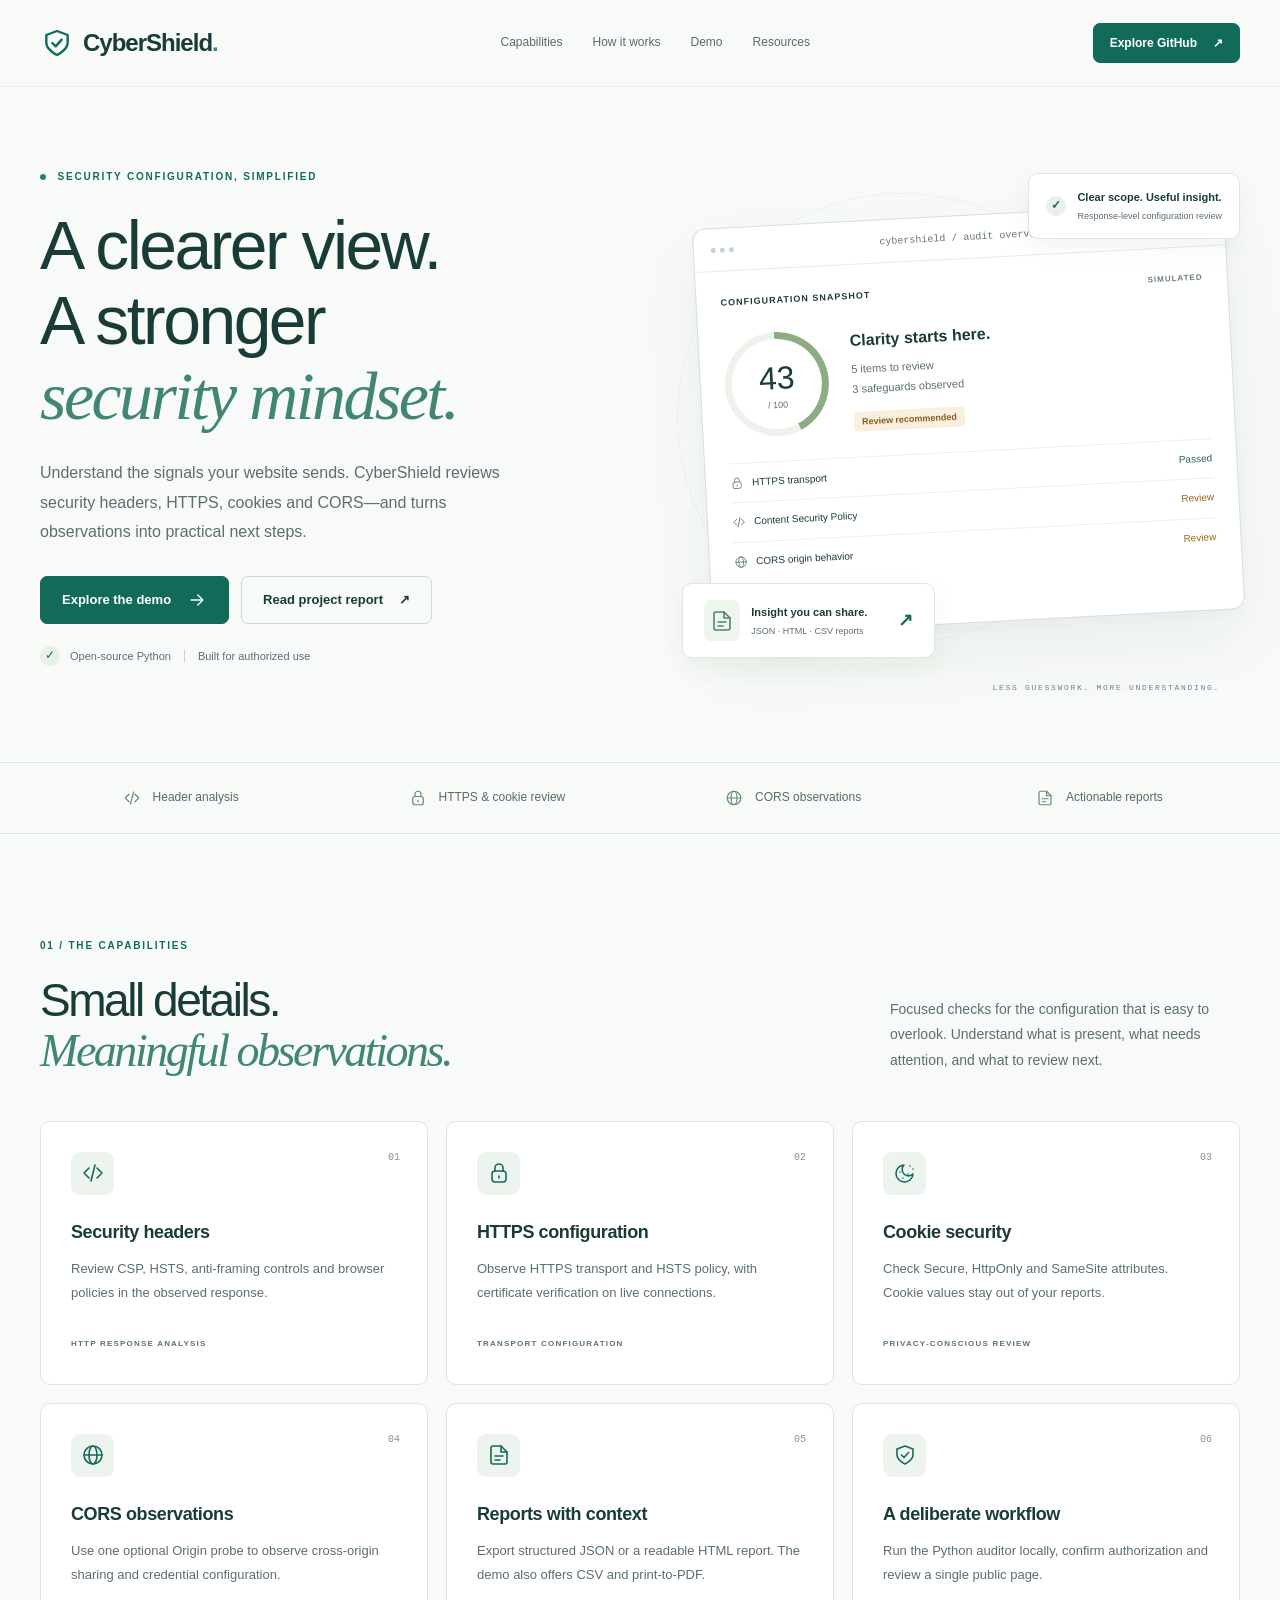
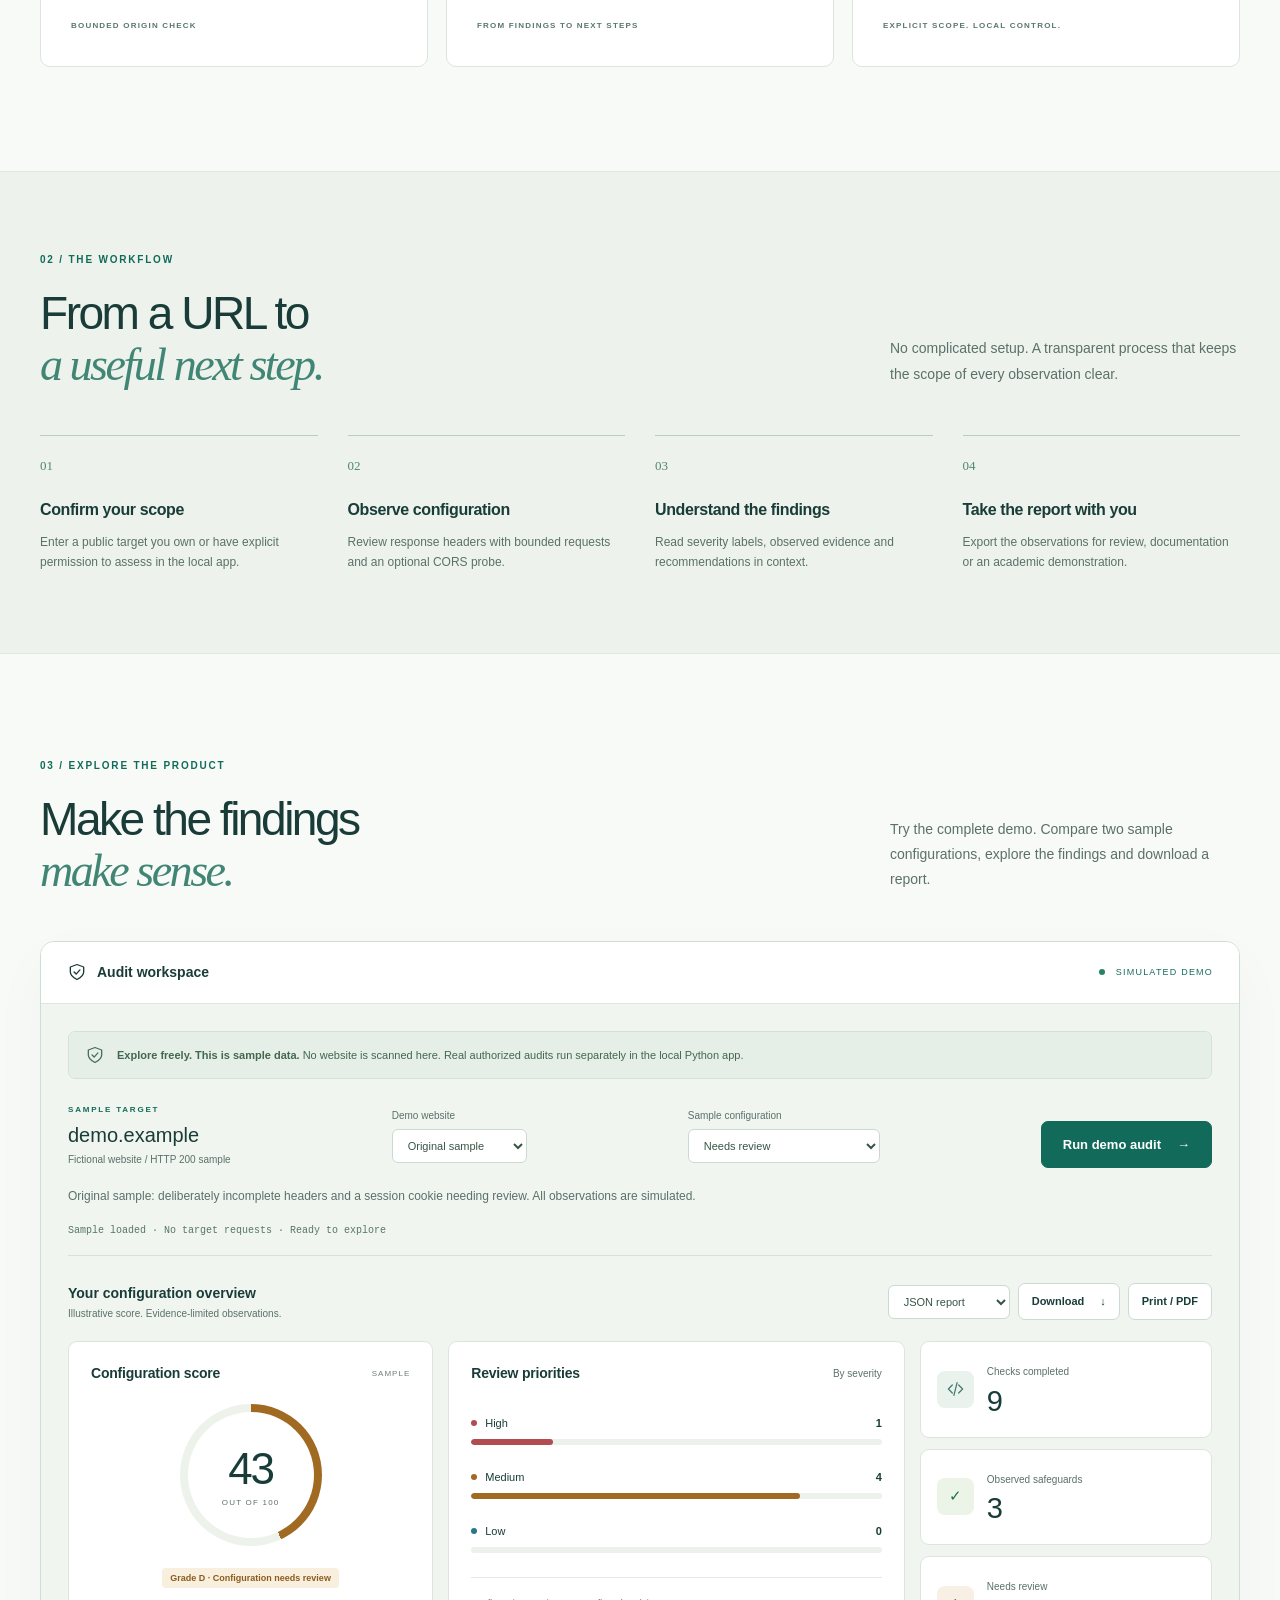
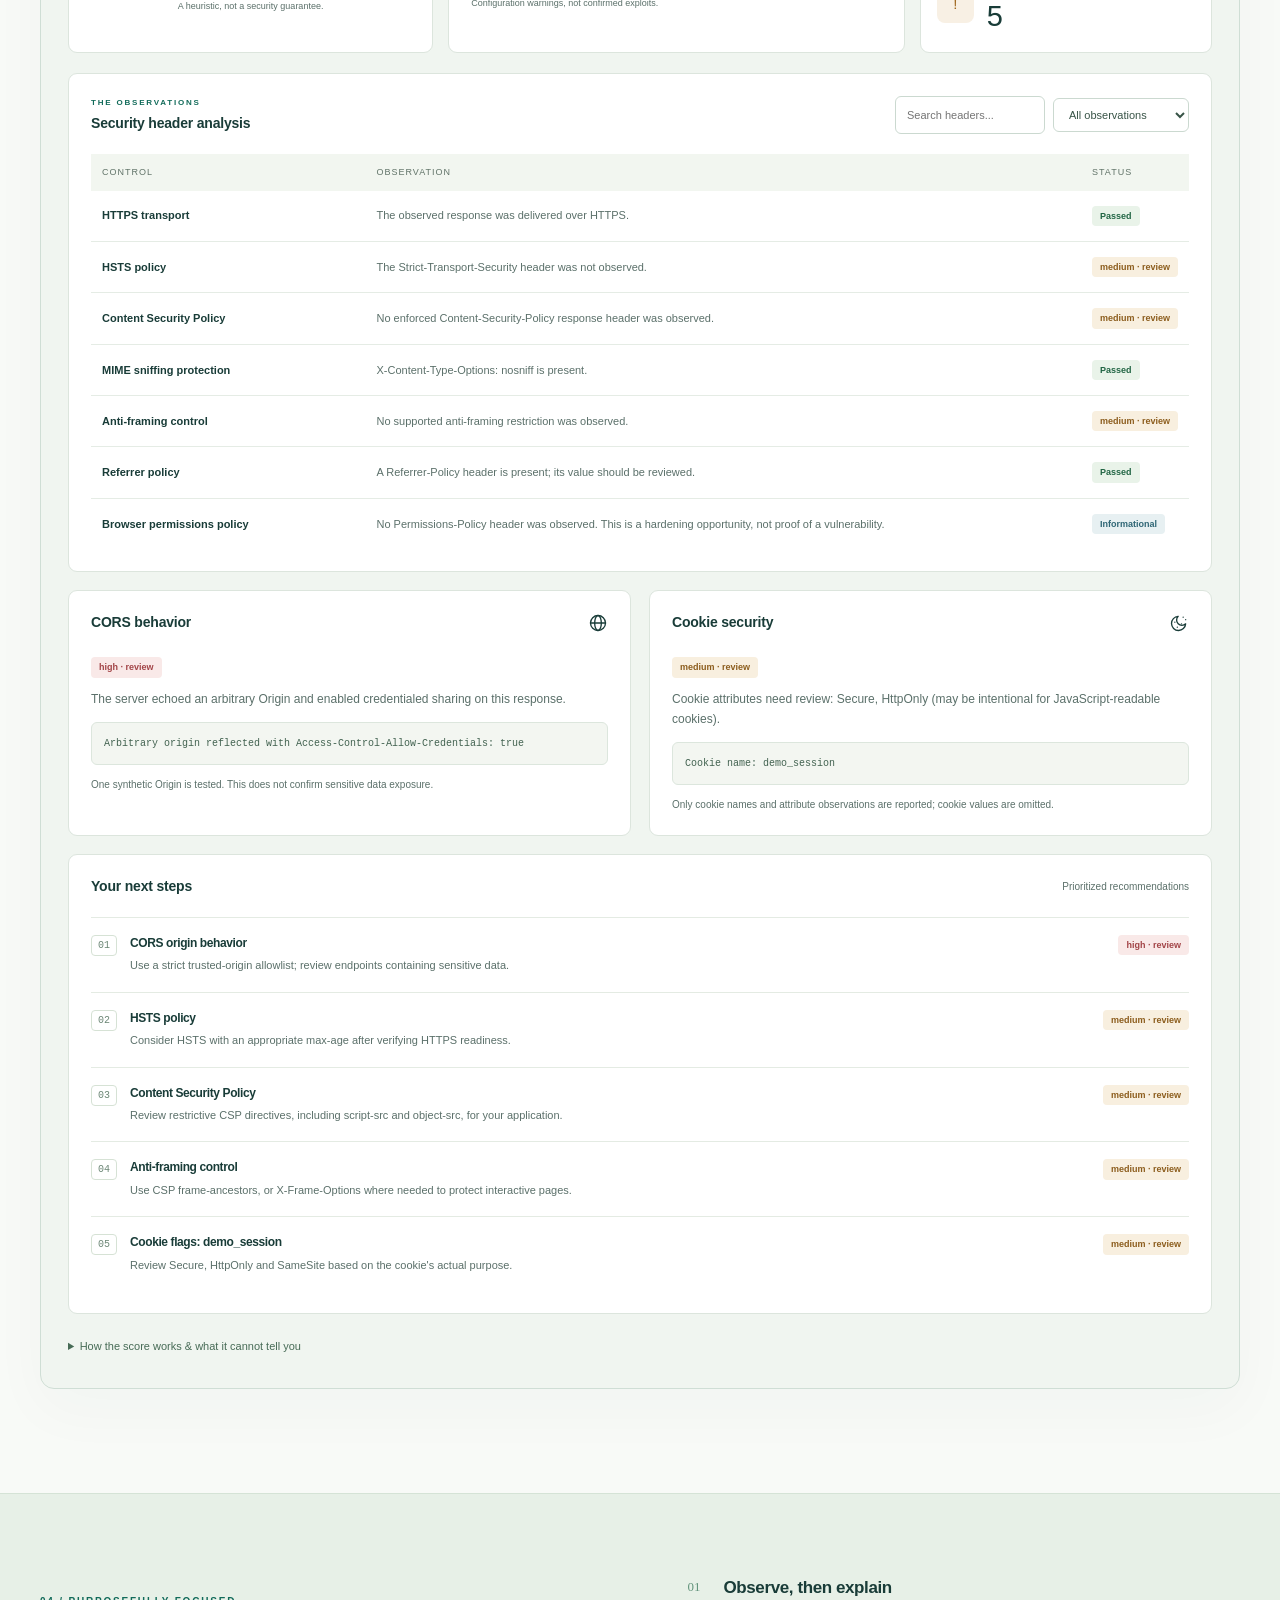
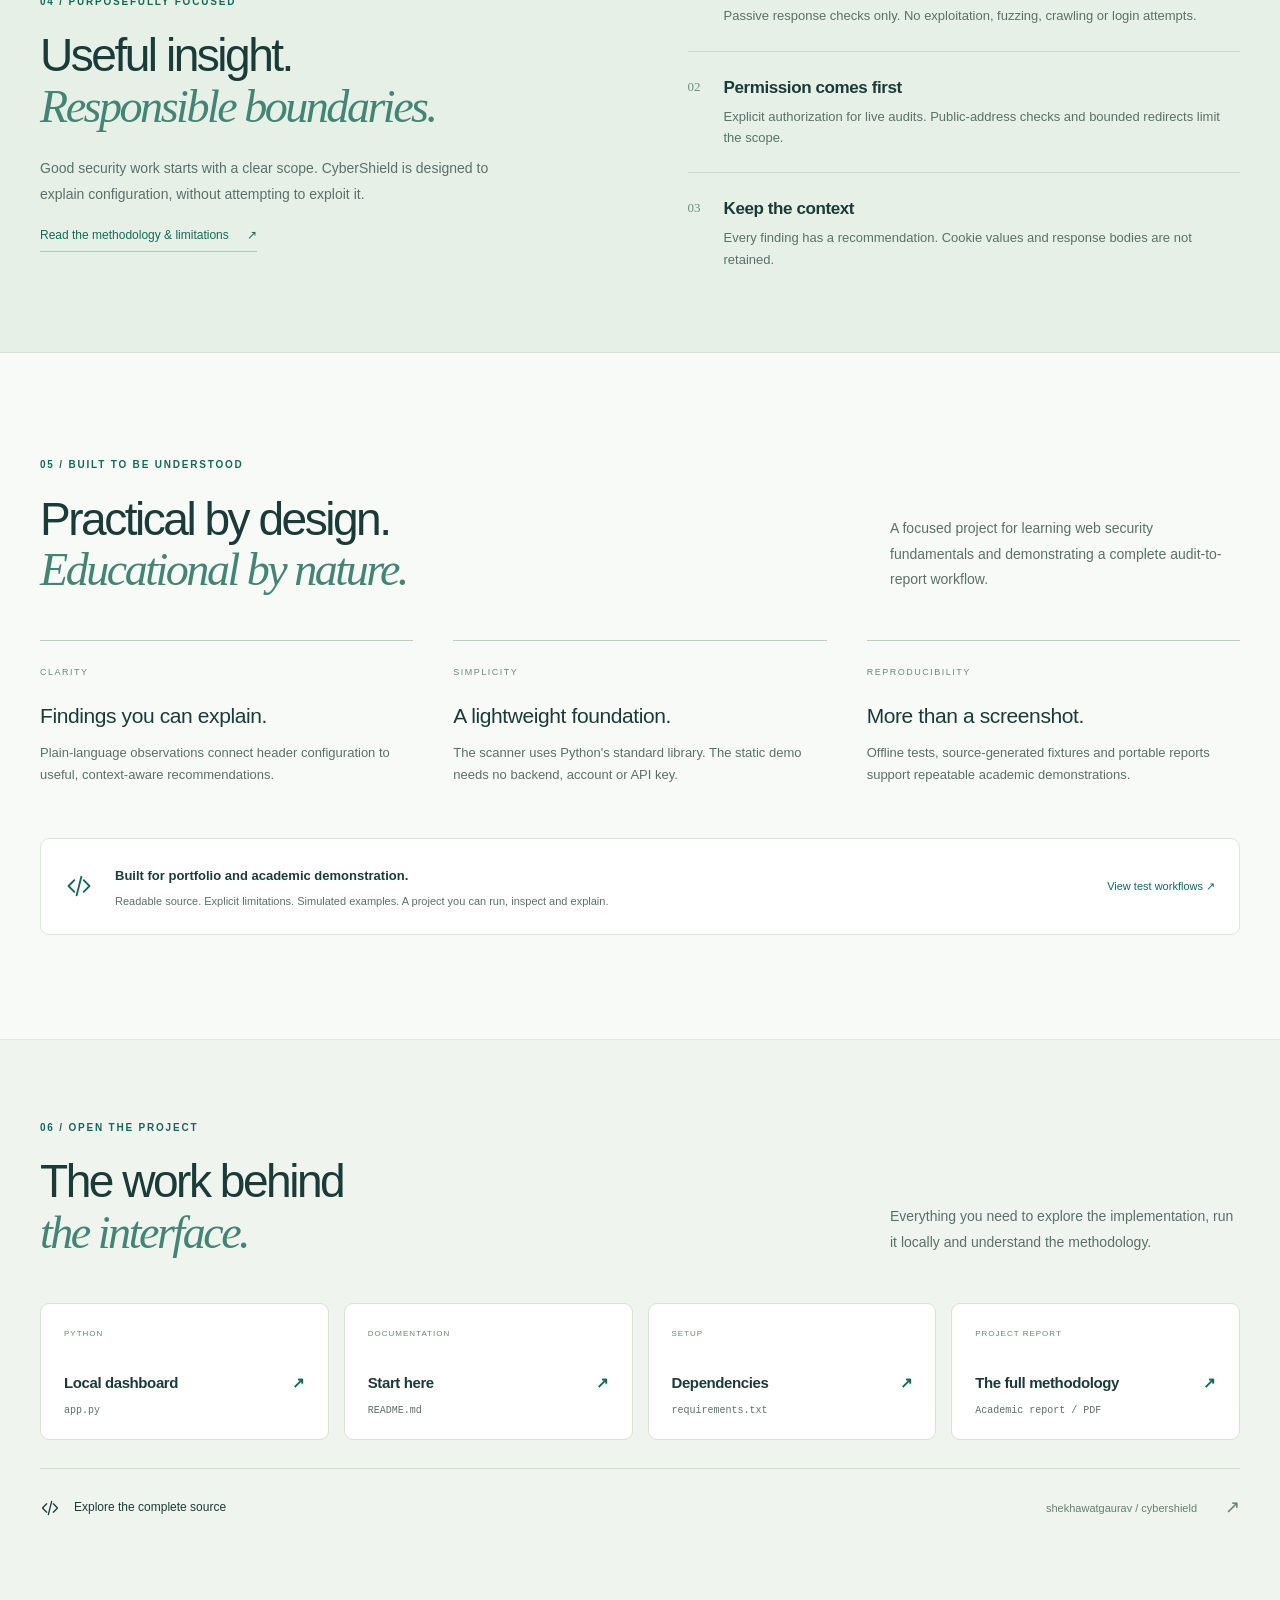
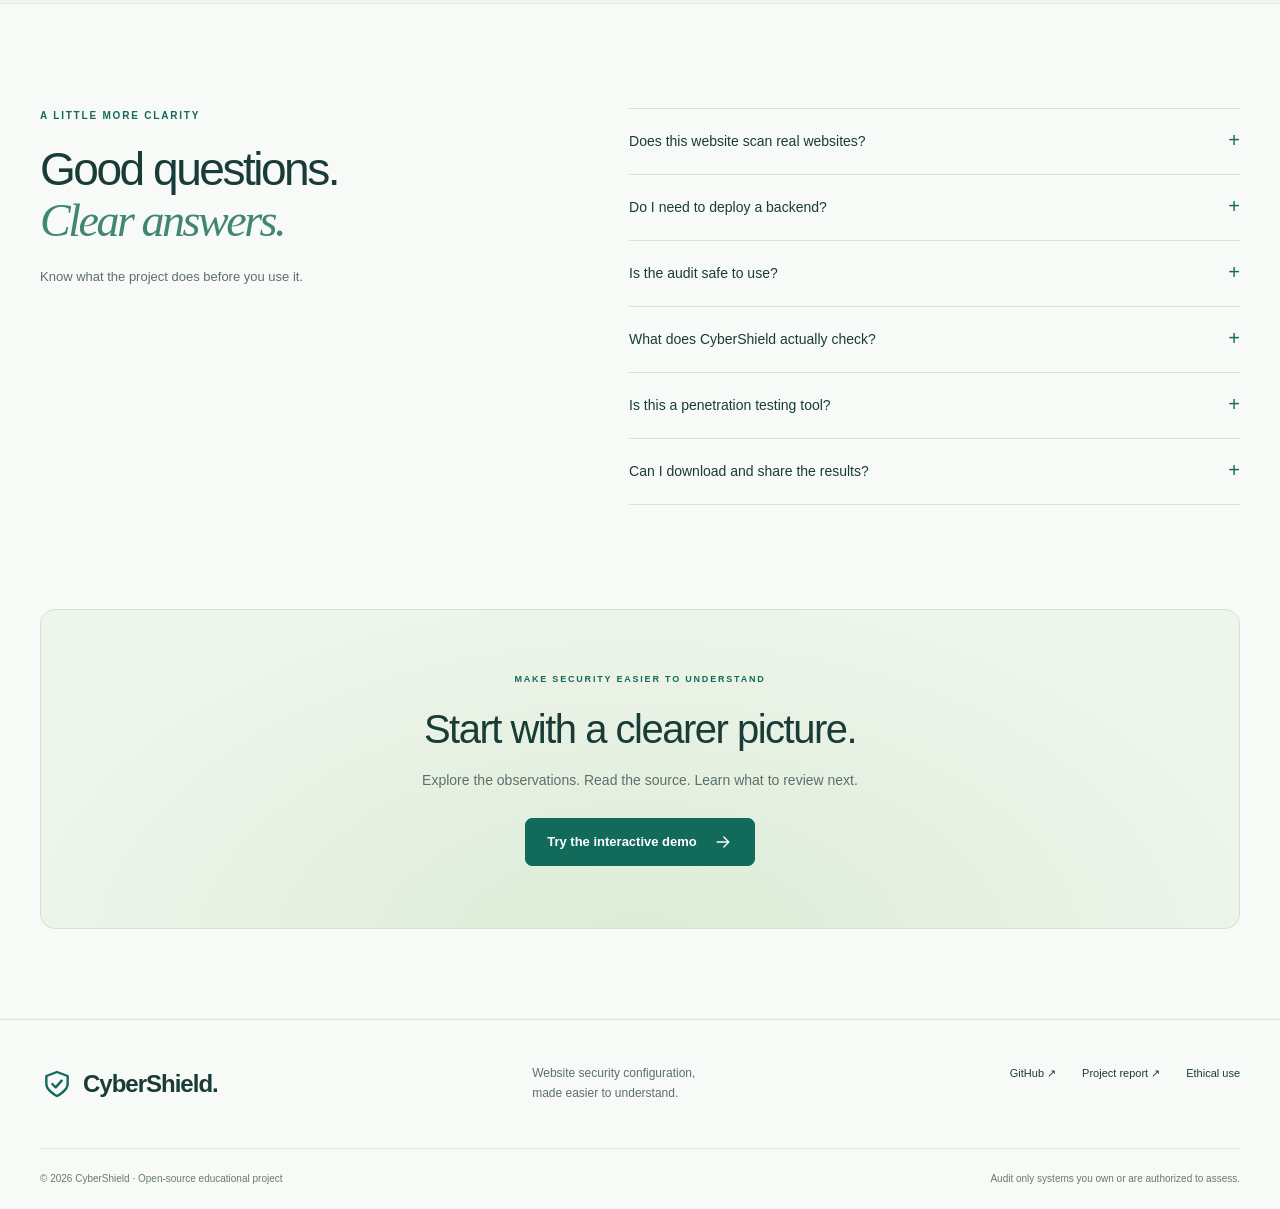
==== commit 31b32441: "Add fictional store and documentation audit scenarios" ====
--- a/docs/index.html
+++ b/docs/index.html
@@ -70,8 +70,8 @@
     <div class="dashboard-top"><span class="dashboard-brand"><svg class="icon"><use href="#i-shield"/></svg> Audit workspace</span><span class="demo-tag"><span class="status-dot"></span> SIMULATED DEMO</span></div>
     <div class="dashboard-body">
       <div class="notice"><svg class="icon"><use href="#i-shield"/></svg><p><strong>Explore freely. This is sample data.</strong> No website is scanned here. Real authorized audits run separately in the local Python app.</p></div>
-      <div class="target-panel"><div class="target"><span class="eyebrow">SAMPLE TARGET</span><strong>demo.example</strong><span class="muted">HTTPS / Single-page response</span></div><div class="scenario"><label for="scenario">Sample configuration</label><select id="scenario"><option value="baseline">Needs review</option><option value="hardened">After sample improvements</option></select></div><button id="run-demo" class="button">Run demo audit <span aria-hidden="true">&#8594;</span></button></div>
-      <div class="demo-progress" id="demo-progress" role="status" aria-live="polite">Sample loaded &middot; No target requests &middot; Ready to explore</div>
+      <div class="target-panel"><div class="target"><span class="eyebrow">SAMPLE TARGET</span><strong id="sample-target">demo.example</strong><span class="muted">Fictional website / HTTP 200 sample</span></div><div class="scenario"><label for="sample-site">Demo website</label><select id="sample-site"><option value="original">Original sample</option><option value="store">Northstar Store</option><option value="portal">Orbit Docs</option></select></div><div class="scenario"><label for="scenario">Sample configuration</label><select id="scenario"><option value="baseline">Needs review</option><option value="hardened">After sample improvements</option></select></div><button id="run-demo" class="button">Run demo audit <span aria-hidden="true">&#8594;</span></button></div>
+      <p id="sample-context" class="sample-context">A deliberately incomplete sample configuration. All observations are simulated.</p><div class="demo-progress" id="demo-progress" role="status" aria-live="polite">Sample loaded &middot; No target requests &middot; Ready to explore</div>
       <div class="report-toolbar"><span><strong>Your configuration overview</strong><small>Illustrative score. Evidence-limited observations.</small></span><div class="export-actions"><label class="sr-only" for="export-format">Report format</label><select id="export-format"><option value="json">JSON report</option><option value="html">HTML report</option><option value="csv">CSV findings</option></select><button id="export" class="button secondary" disabled>Download <span aria-hidden="true">&#8595;</span></button><button id="print" class="button secondary">Print / PDF</button></div></div>
       <div id="status" class="sr-only" role="status" aria-live="polite"></div><noscript><p class="notice">Enable JavaScript to explore the interactive demo. Project information below remains available.</p></noscript>
       <div class="overview-grid">
--- a/docs/styles.css
+++ b/docs/styles.css
@@ -1841,3 +1841,10 @@
     break-inside:avoid;
   }
 }
+
+/* Fictional site fixtures share the same assessment and report workflow. */
+.target strong { overflow-wrap:anywhere; }
+.target-panel .scenario { margin-left:0; }
+.target-panel { justify-content:space-between; }
+.sample-context { font-size:12px; line-height:1.8; margin-bottom:14px; }
+.cookie-observation + .cookie-observation { border-top:1px solid var(--line); margin-top:17px; padding-top:17px; }
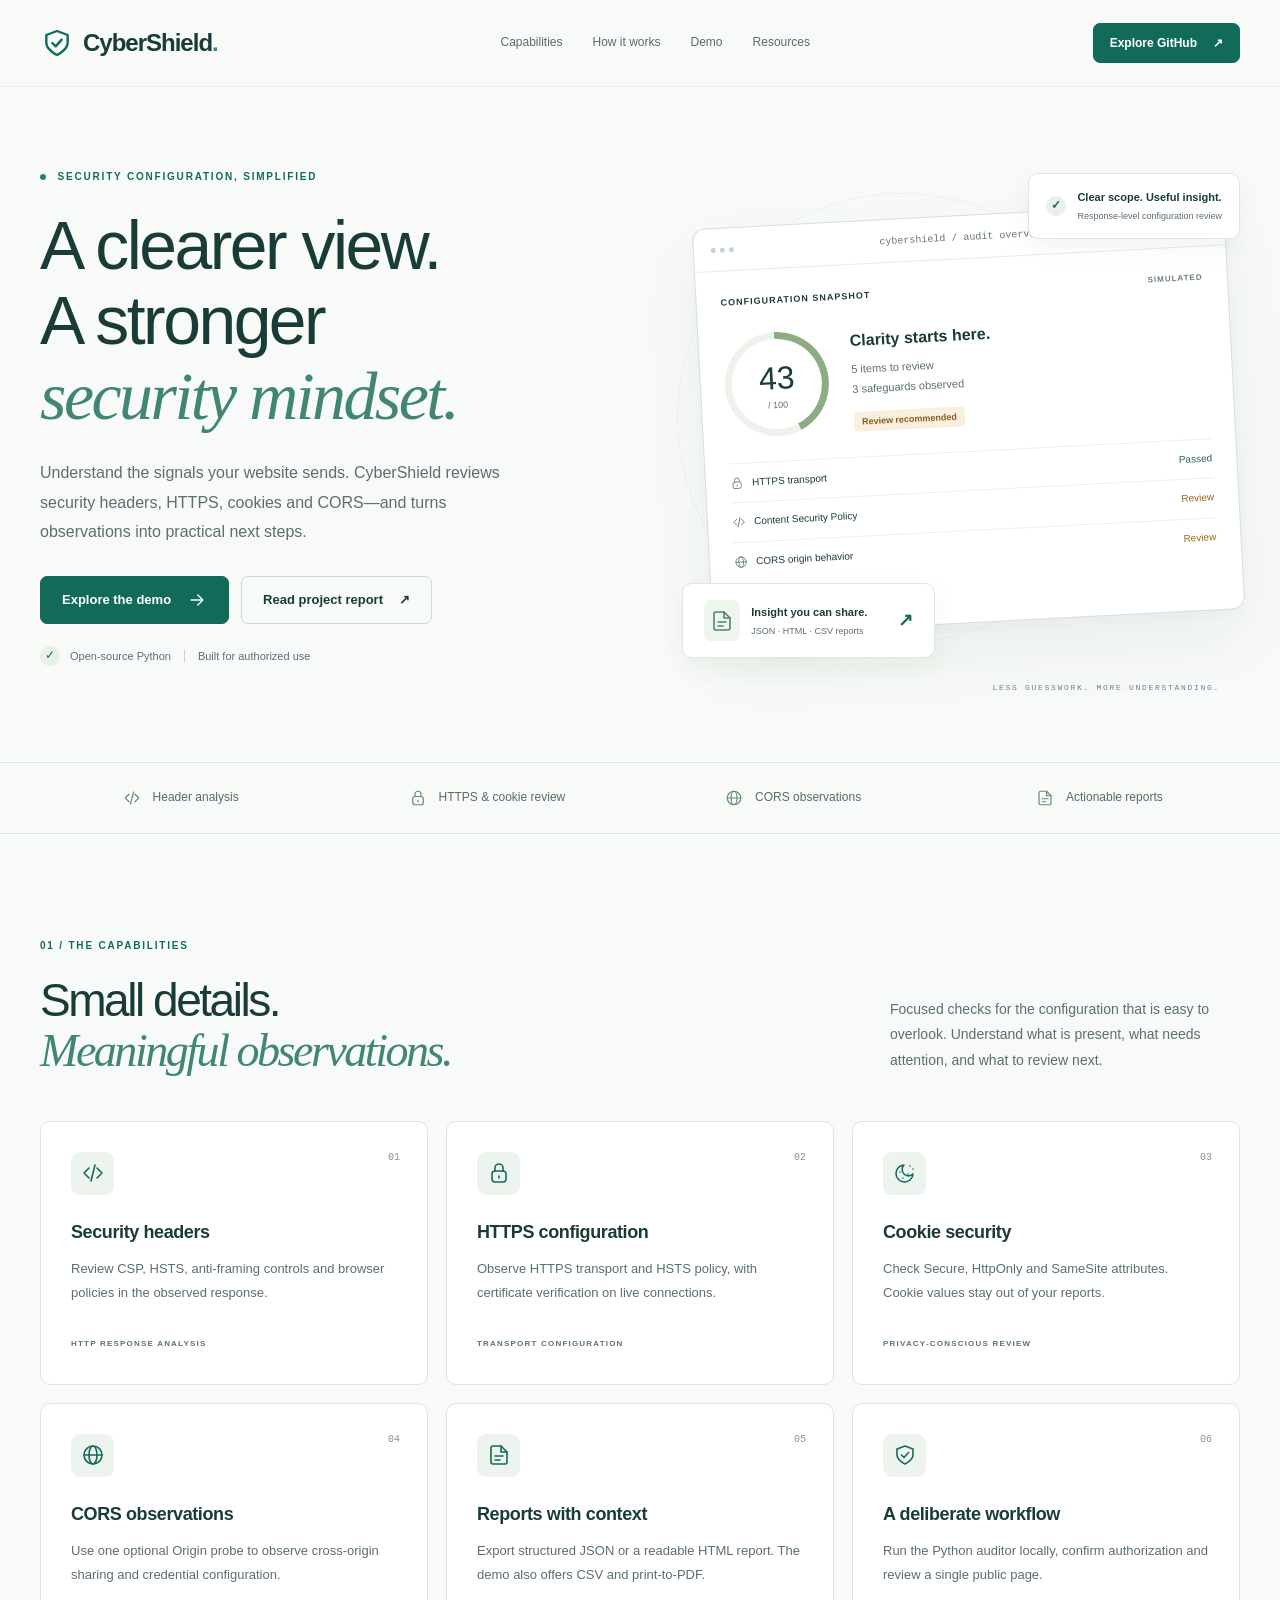
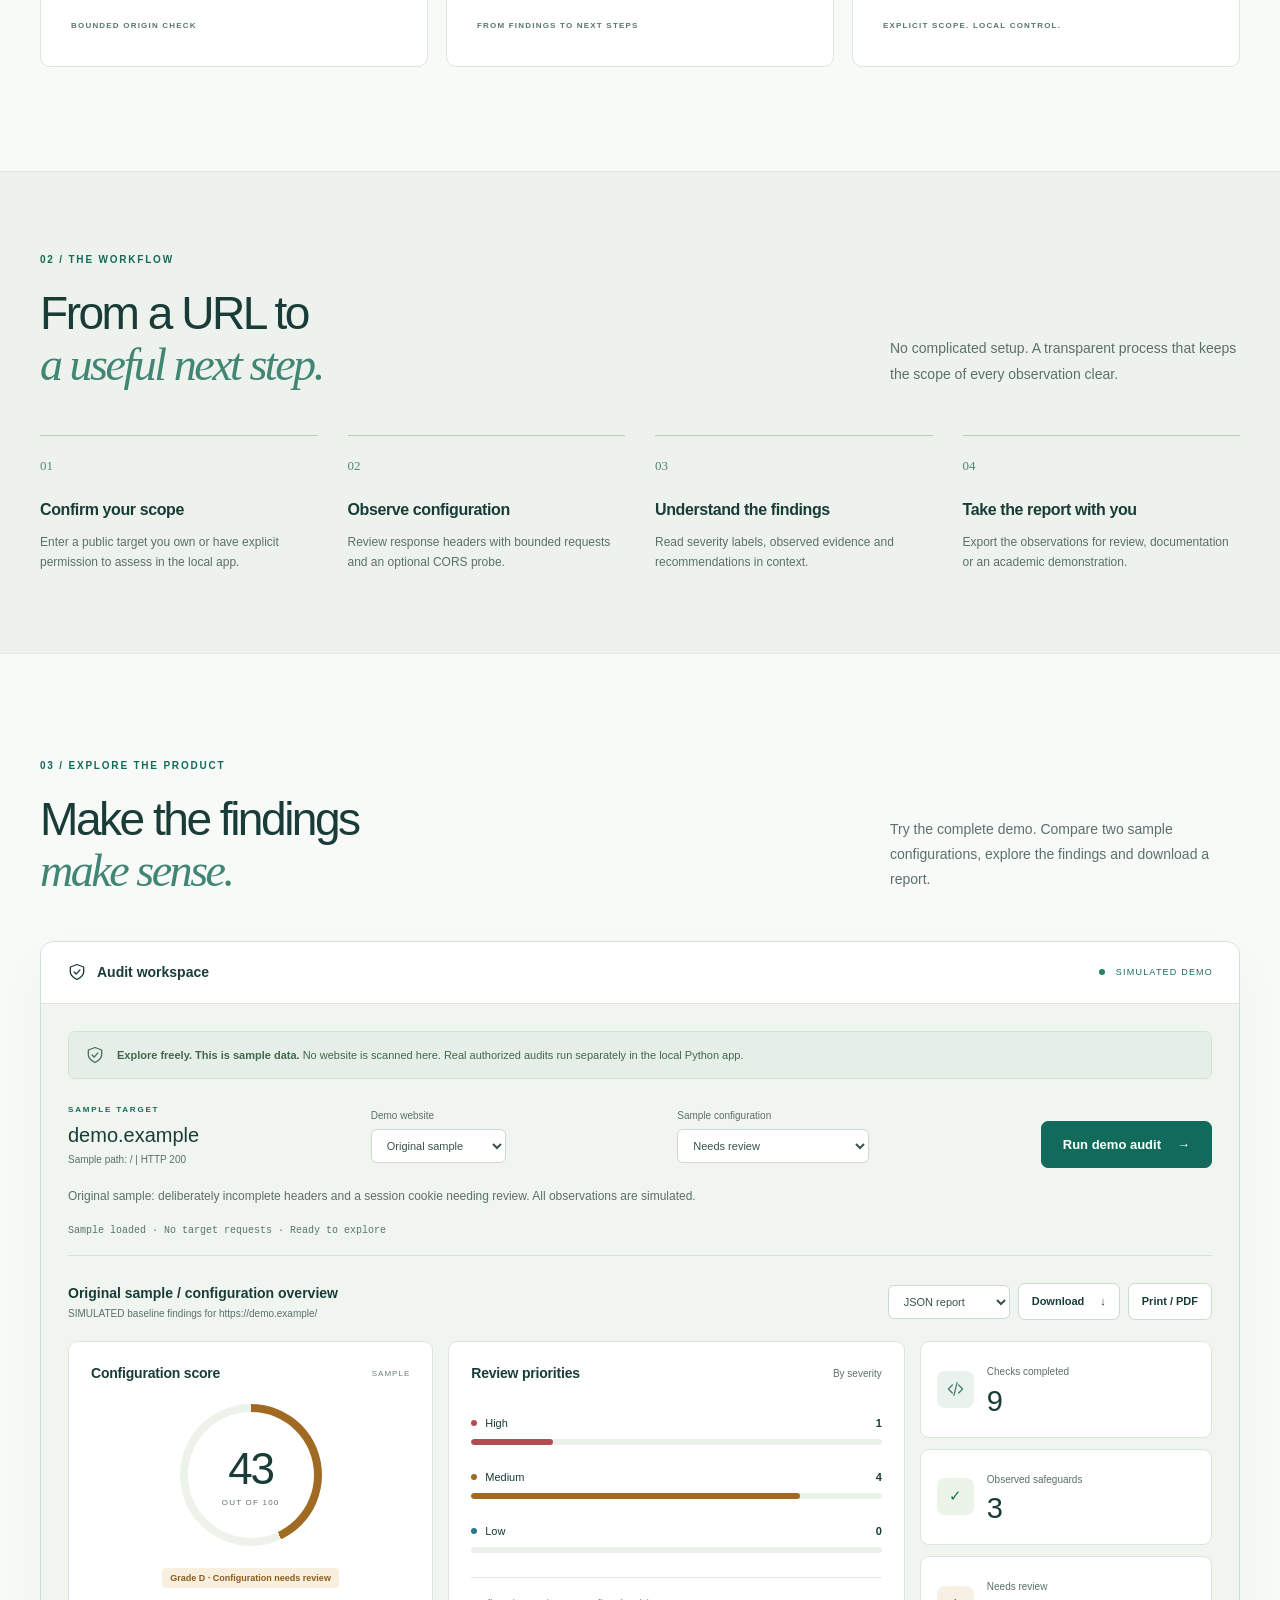
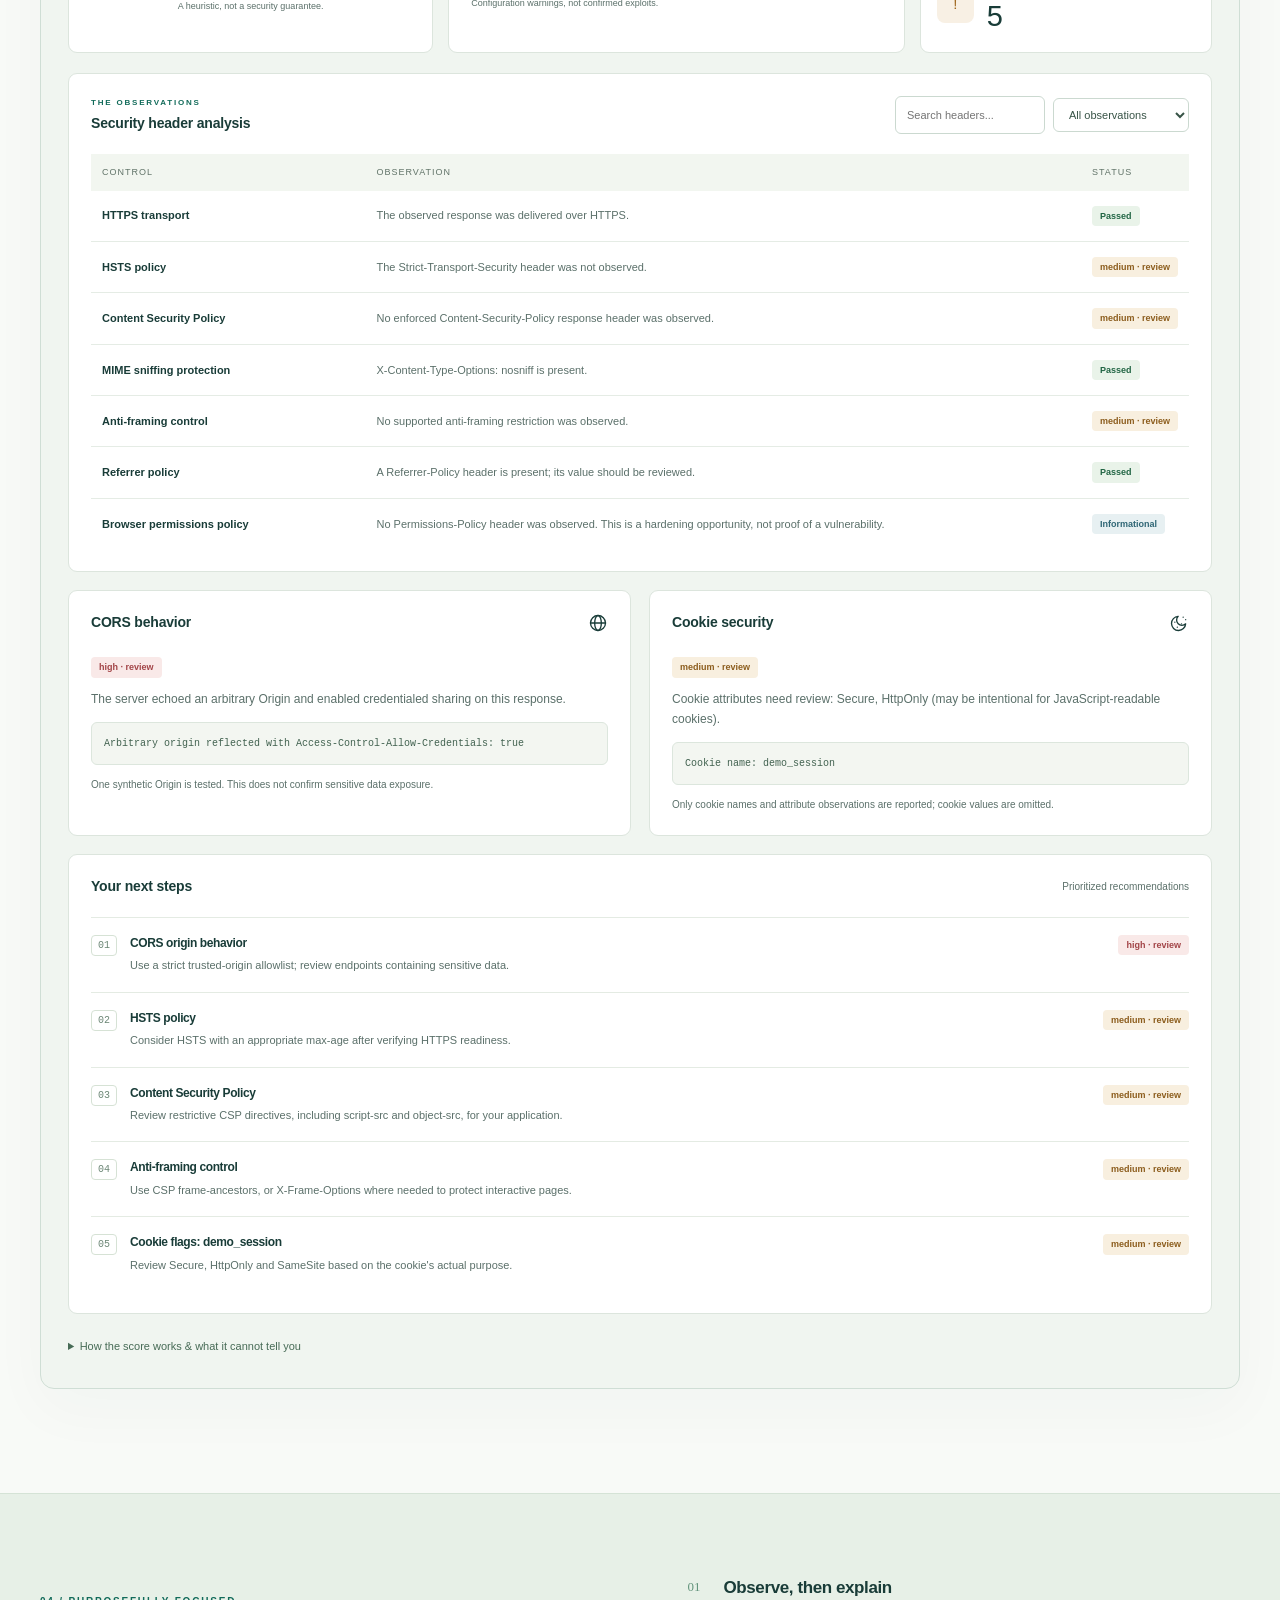
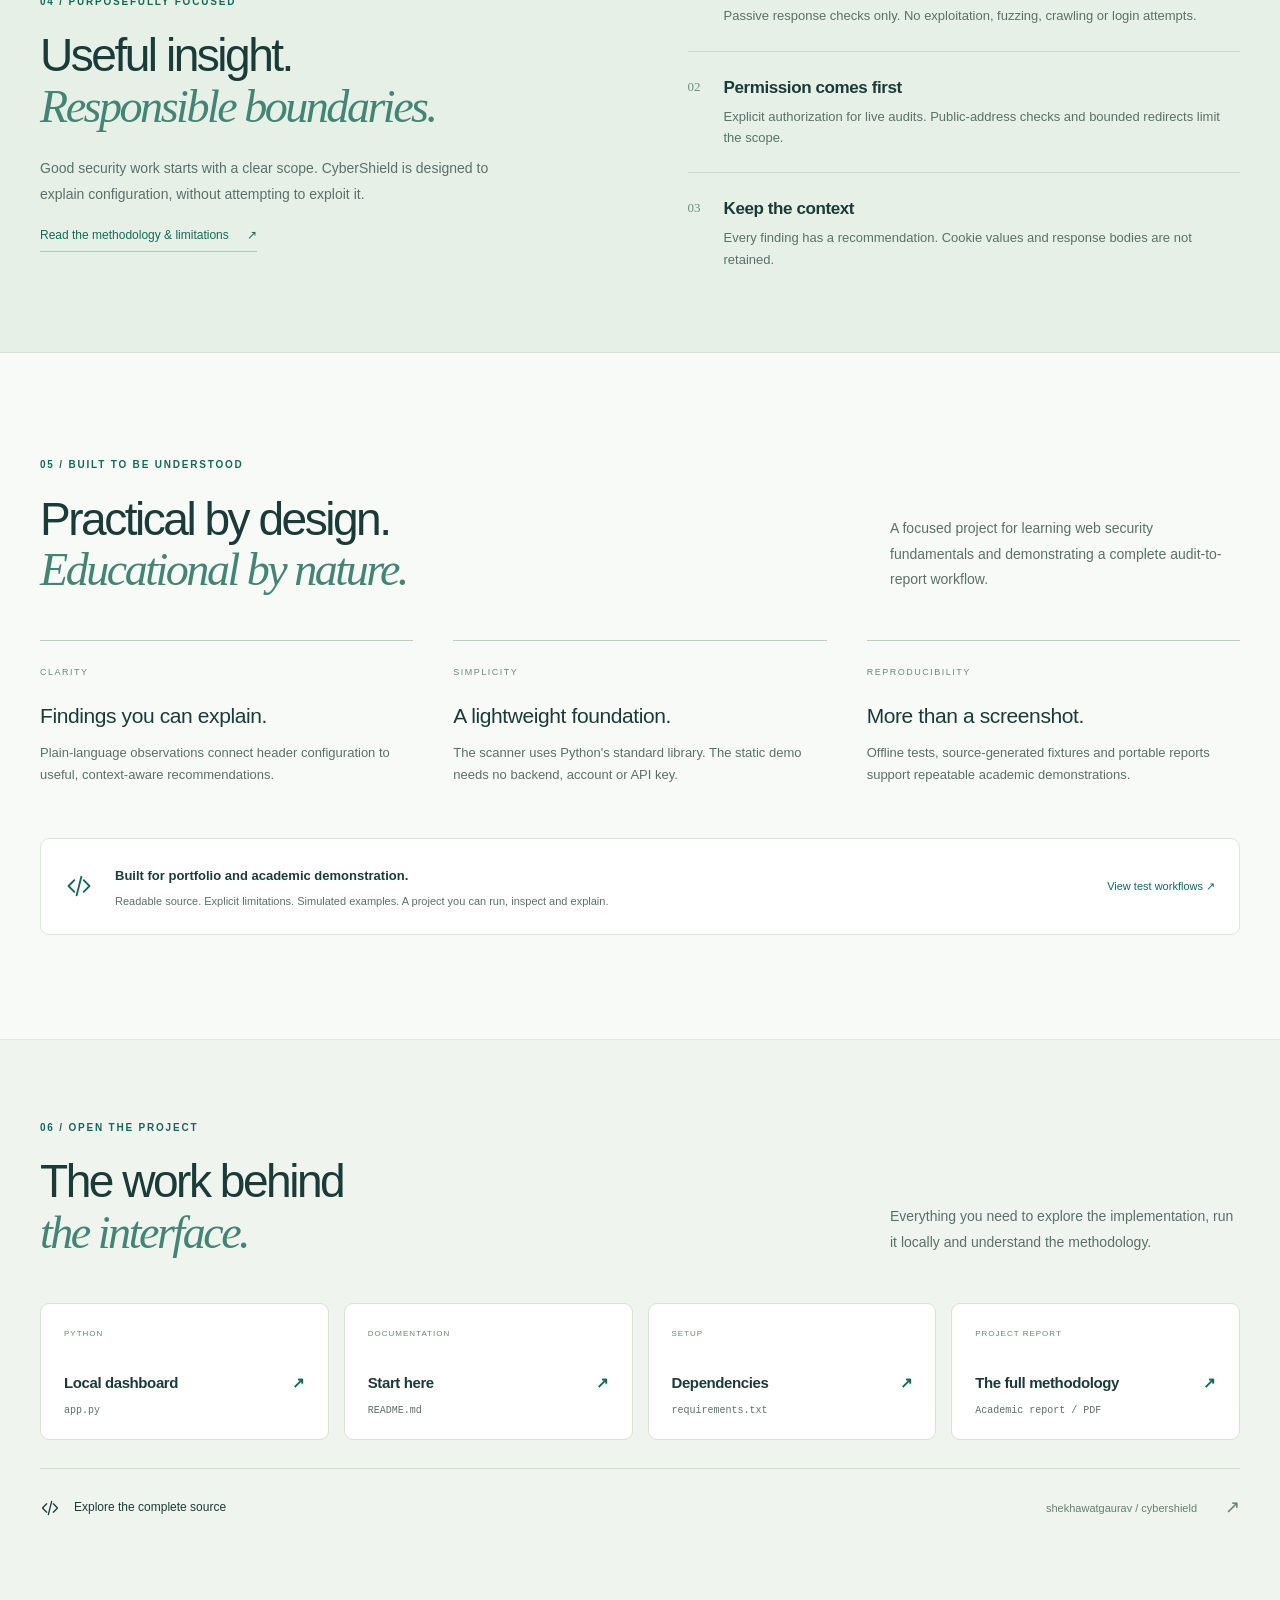
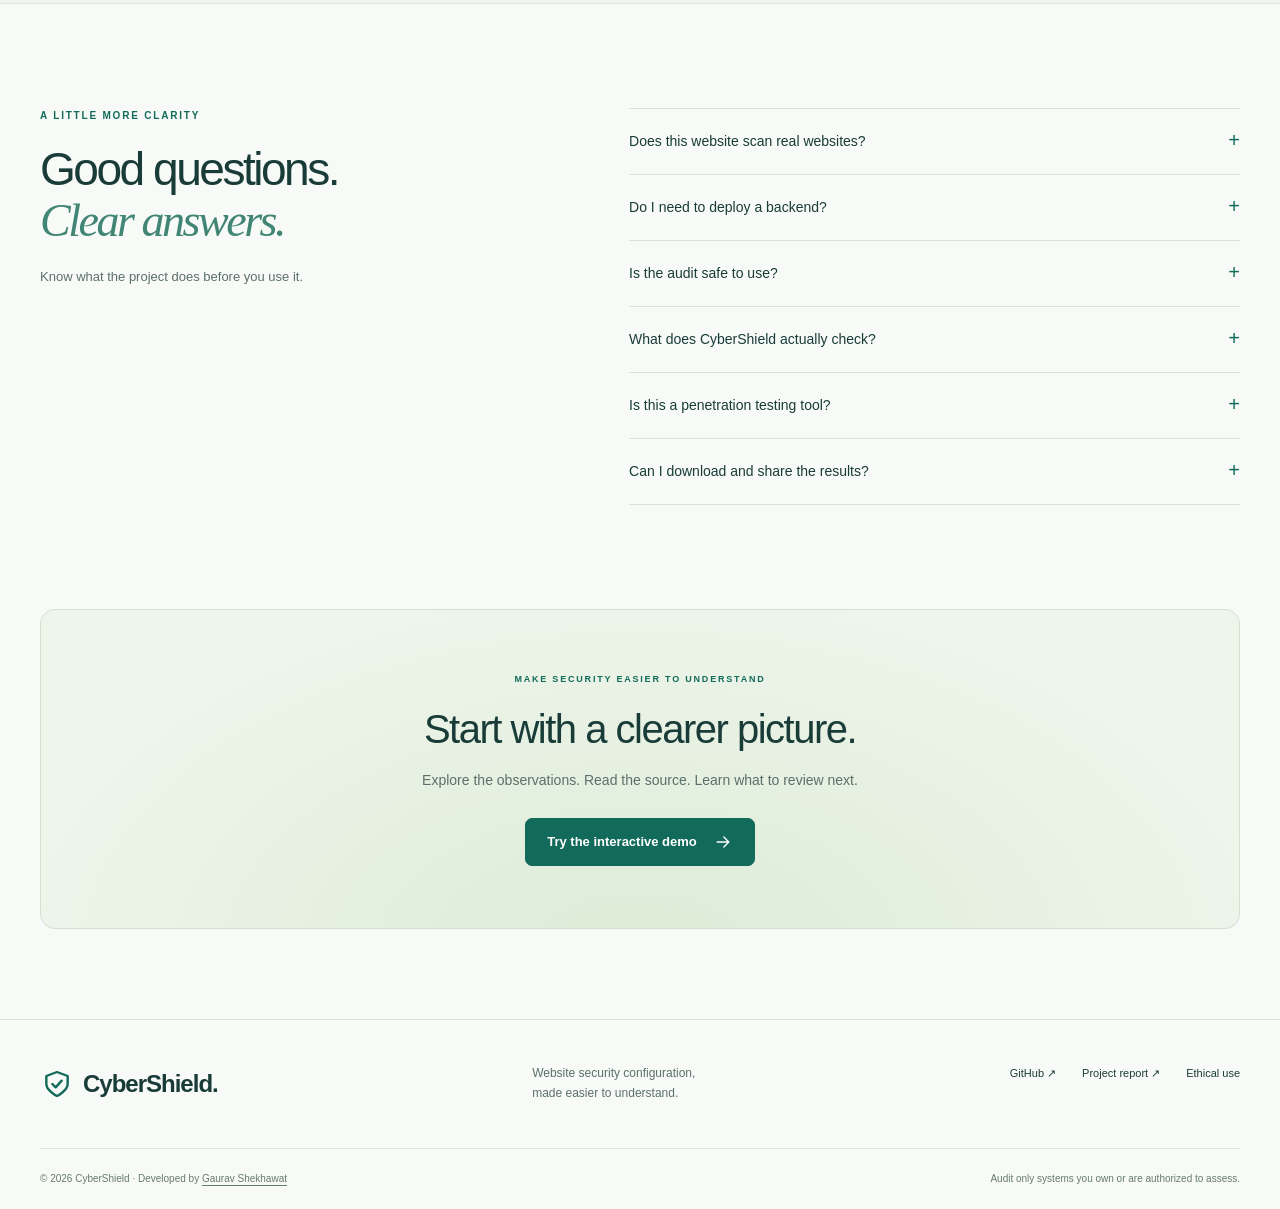
==== commit 1196c390: "Clarify selected demo identity and synchronize audit overview" ====
--- a/docs/index.html
+++ b/docs/index.html
@@ -70,9 +70,9 @@
     <div class="dashboard-top"><span class="dashboard-brand"><svg class="icon"><use href="#i-shield"/></svg> Audit workspace</span><span class="demo-tag"><span class="status-dot"></span> SIMULATED DEMO</span></div>
     <div class="dashboard-body">
       <div class="notice"><svg class="icon"><use href="#i-shield"/></svg><p><strong>Explore freely. This is sample data.</strong> No website is scanned here. Real authorized audits run separately in the local Python app.</p></div>
-      <div class="target-panel"><div class="target"><span class="eyebrow">SAMPLE TARGET</span><strong id="sample-target">demo.example</strong><span class="muted">Fictional website / HTTP 200 sample</span></div><div class="scenario"><label for="sample-site">Demo website</label><select id="sample-site"><option value="original">Original sample</option><option value="store">Northstar Store</option><option value="portal">Orbit Docs</option></select></div><div class="scenario"><label for="scenario">Sample configuration</label><select id="scenario"><option value="baseline">Needs review</option><option value="hardened">After sample improvements</option></select></div><button id="run-demo" class="button">Run demo audit <span aria-hidden="true">&#8594;</span></button></div>
+      <div class="target-panel"><div class="target"><span class="eyebrow">SAMPLE TARGET</span><strong id="sample-target">demo.example</strong><span id="sample-response" class="muted">Fictional website / HTTP 200 sample</span></div><div class="scenario"><label for="sample-site">Demo website</label><select id="sample-site"><option value="original">Original sample</option><option value="store">Northstar Store</option><option value="portal">Orbit Docs</option></select></div><div class="scenario"><label for="scenario">Sample configuration</label><select id="scenario"><option value="baseline">Needs review</option><option value="hardened">After sample improvements</option></select></div><button id="run-demo" class="button">Run demo audit <span aria-hidden="true">&#8594;</span></button></div>
       <p id="sample-context" class="sample-context">A deliberately incomplete sample configuration. All observations are simulated.</p><div class="demo-progress" id="demo-progress" role="status" aria-live="polite">Sample loaded &middot; No target requests &middot; Ready to explore</div>
-      <div class="report-toolbar"><span><strong>Your configuration overview</strong><small>Illustrative score. Evidence-limited observations.</small></span><div class="export-actions"><label class="sr-only" for="export-format">Report format</label><select id="export-format"><option value="json">JSON report</option><option value="html">HTML report</option><option value="csv">CSV findings</option></select><button id="export" class="button secondary" disabled>Download <span aria-hidden="true">&#8595;</span></button><button id="print" class="button secondary">Print / PDF</button></div></div>
+      <div class="report-toolbar"><span><strong id="overview-title">Original sample / configuration overview</strong><small id="overview-context">Simulated baseline findings for demo.example</small></span><div class="export-actions"><label class="sr-only" for="export-format">Report format</label><select id="export-format"><option value="json">JSON report</option><option value="html">HTML report</option><option value="csv">CSV findings</option></select><button id="export" class="button secondary" disabled>Download <span aria-hidden="true">&#8595;</span></button><button id="print" class="button secondary">Print / PDF</button></div></div>
       <div id="status" class="sr-only" role="status" aria-live="polite"></div><noscript><p class="notice">Enable JavaScript to explore the interactive demo. Project information below remains available.</p></noscript>
       <div class="overview-grid">
         <article class="panel score-panel"><div class="panel-title"><h3>Configuration score</h3><span class="subtle-tag">SAMPLE</span></div><div id="score-ring" class="score-ring"><div><strong id="score">&mdash;</strong><span>OUT OF 100</span></div></div><div class="score-caption"><span id="grade" class="badge medium">Loading sample</span><p>A heuristic, not a security guarantee.</p></div></article>
@@ -110,5 +110,5 @@
 </div></section>
 <section class="closing container"><span class="eyebrow">MAKE SECURITY EASIER TO UNDERSTAND</span><h2>Start with a clearer picture.</h2><p>Explore the observations. Read the source. Learn what to review next.</p><a class="button" href="#dashboard">Try the interactive demo <svg class="icon"><use href="#i-arrow"/></svg></a></section>
 </main>
-<footer class="site-footer"><div class="container"><div class="footer-top"><a class="brand" href="#overview"><span class="brand-mark"><svg><use href="#i-shield"/></svg></span>CyberShield.</a><p>Website security configuration,<br>made easier to understand.</p><div><a href="https://github.com/shekhawatgaurav/cybershield">GitHub &#8599;</a><a href="https://github.com/shekhawatgaurav/cybershield/blob/main/cybershield-project-report.pdf">Project report &#8599;</a><a href="#methodology">Ethical use</a></div></div><div class="footer-bottom"><span>&copy; 2026 CyberShield &middot; Open-source educational project</span><span>Audit only systems you own or are authorized to assess.</span></div></div></footer>
+<footer class="site-footer"><div class="container"><div class="footer-top"><a class="brand" href="#overview"><span class="brand-mark"><svg><use href="#i-shield"/></svg></span>CyberShield.</a><p>Website security configuration,<br>made easier to understand.</p><div><a href="https://github.com/shekhawatgaurav/cybershield">GitHub &#8599;</a><a href="https://github.com/shekhawatgaurav/cybershield/blob/main/cybershield-project-report.pdf">Project report &#8599;</a><a href="#methodology">Ethical use</a></div></div><div class="footer-bottom"><span>&copy; 2026 CyberShield &middot; Developed by <a href="https://github.com/shekhawatgaurav">Gaurav Shekhawat</a></span><span>Audit only systems you own or are authorized to assess.</span></div></div></footer>
 </body></html>
--- a/docs/styles.css
+++ b/docs/styles.css
@@ -1848,3 +1848,7 @@
 .target-panel { justify-content:space-between; }
 .sample-context { font-size:12px; line-height:1.8; margin-bottom:14px; }
 .cookie-observation + .cookie-observation { border-top:1px solid var(--line); margin-top:17px; padding-top:17px; }
+
+#overview-context, #sample-response { overflow-wrap:anywhere; }
+.report-toolbar > span { min-width:0; flex:1 1 270px; }
+.footer-bottom a { text-decoration:underline; text-underline-offset:3px; }
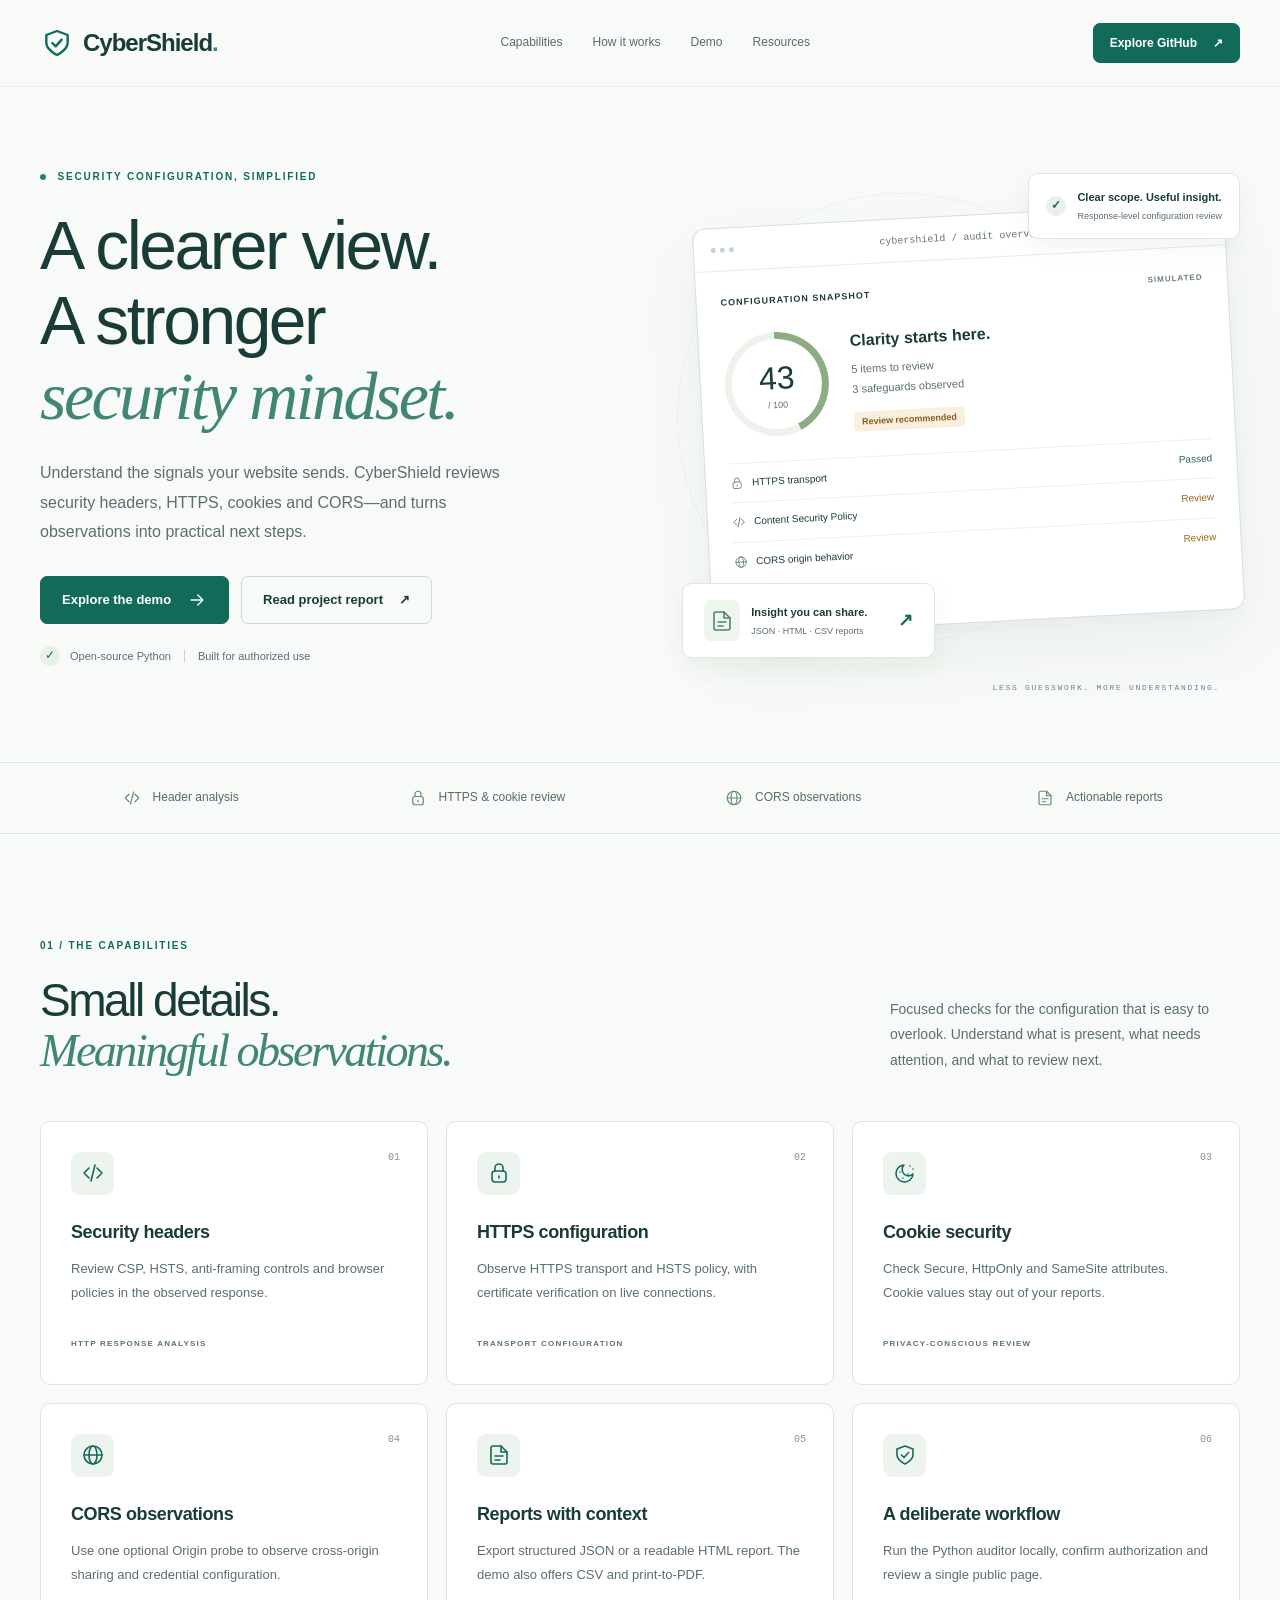
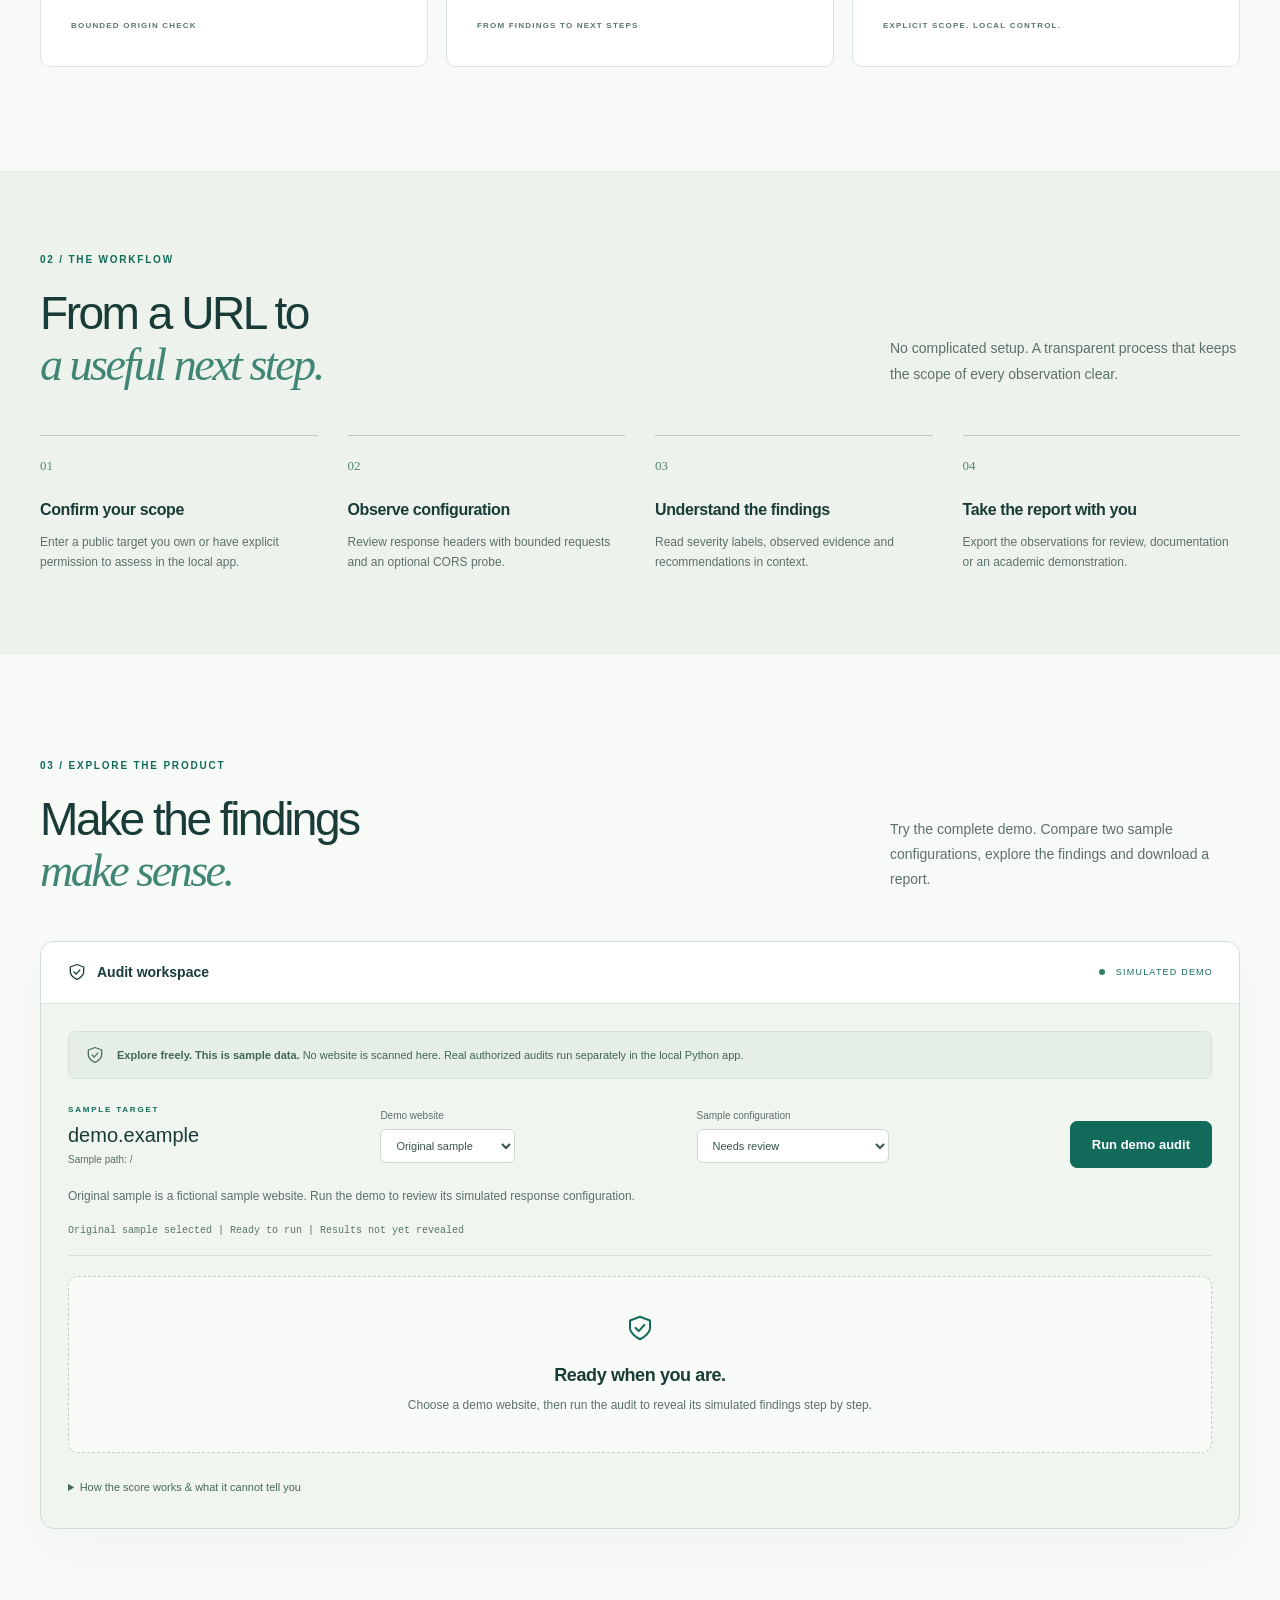
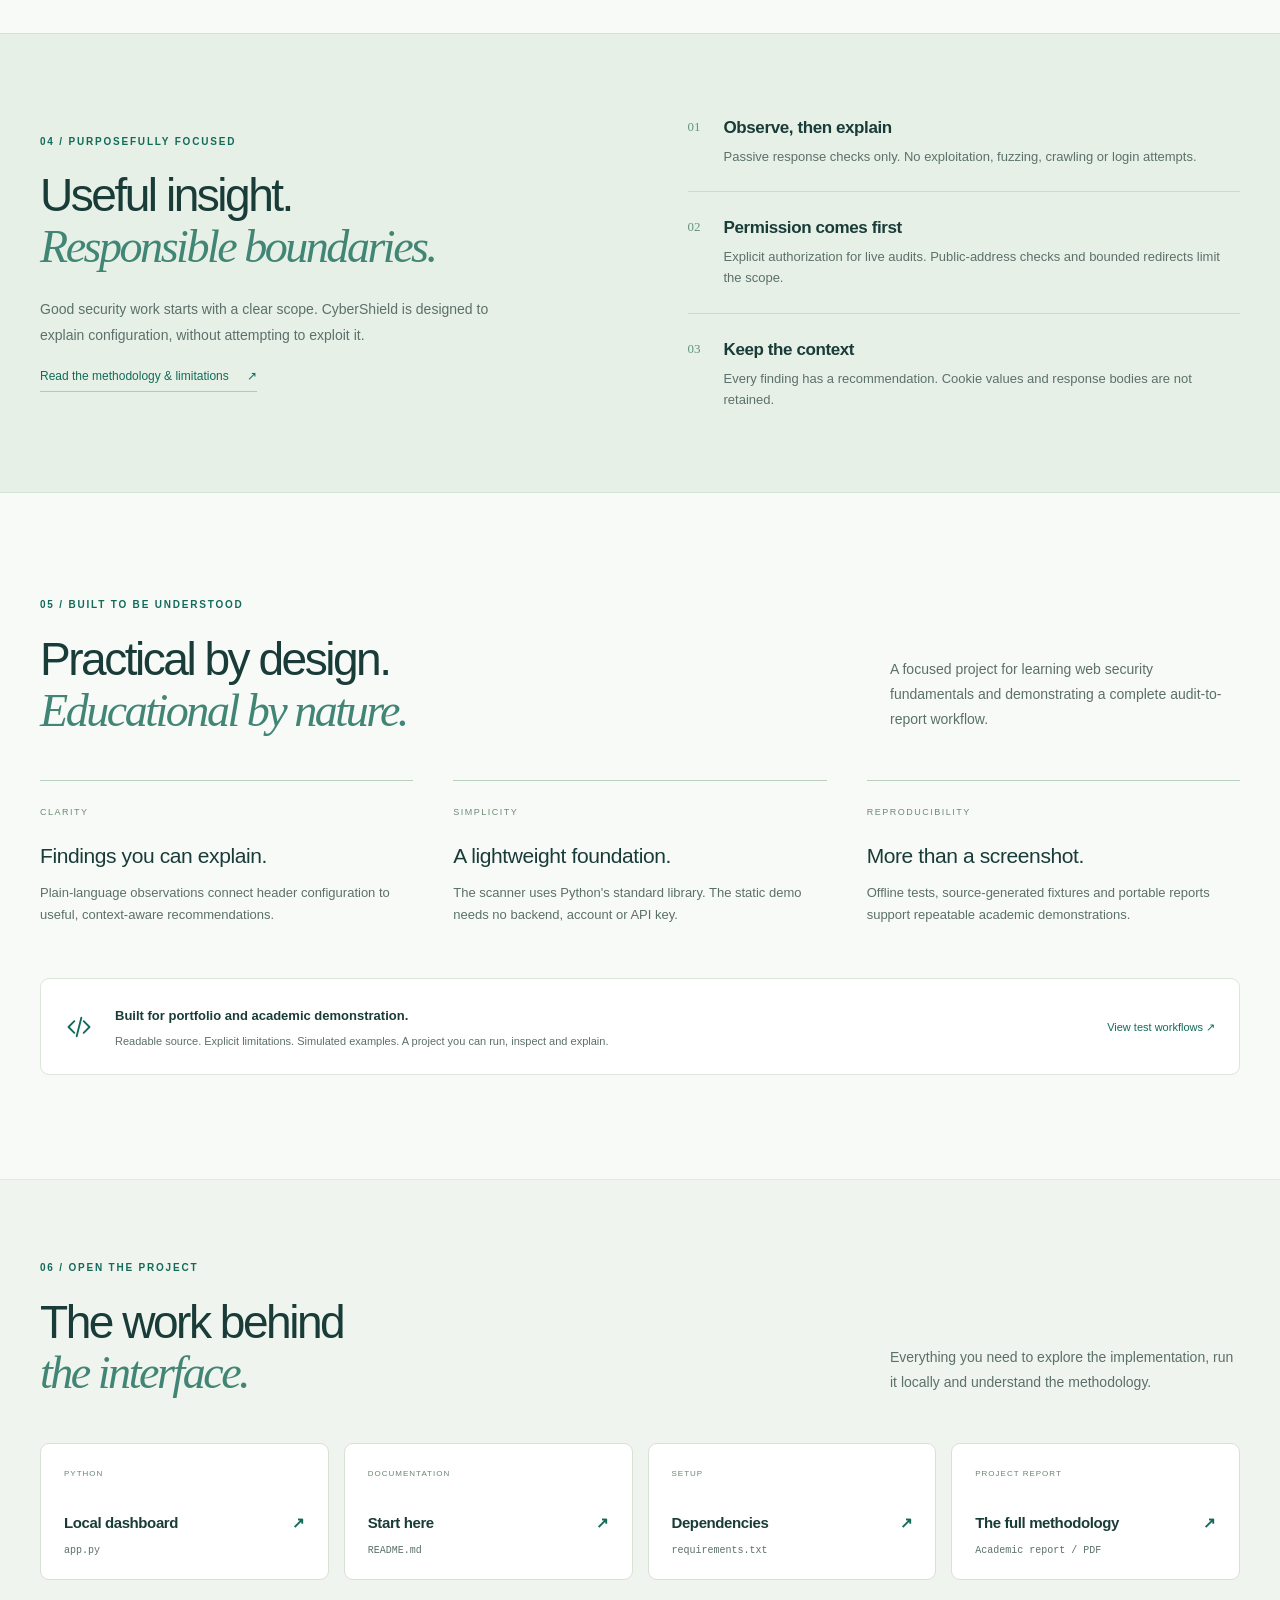
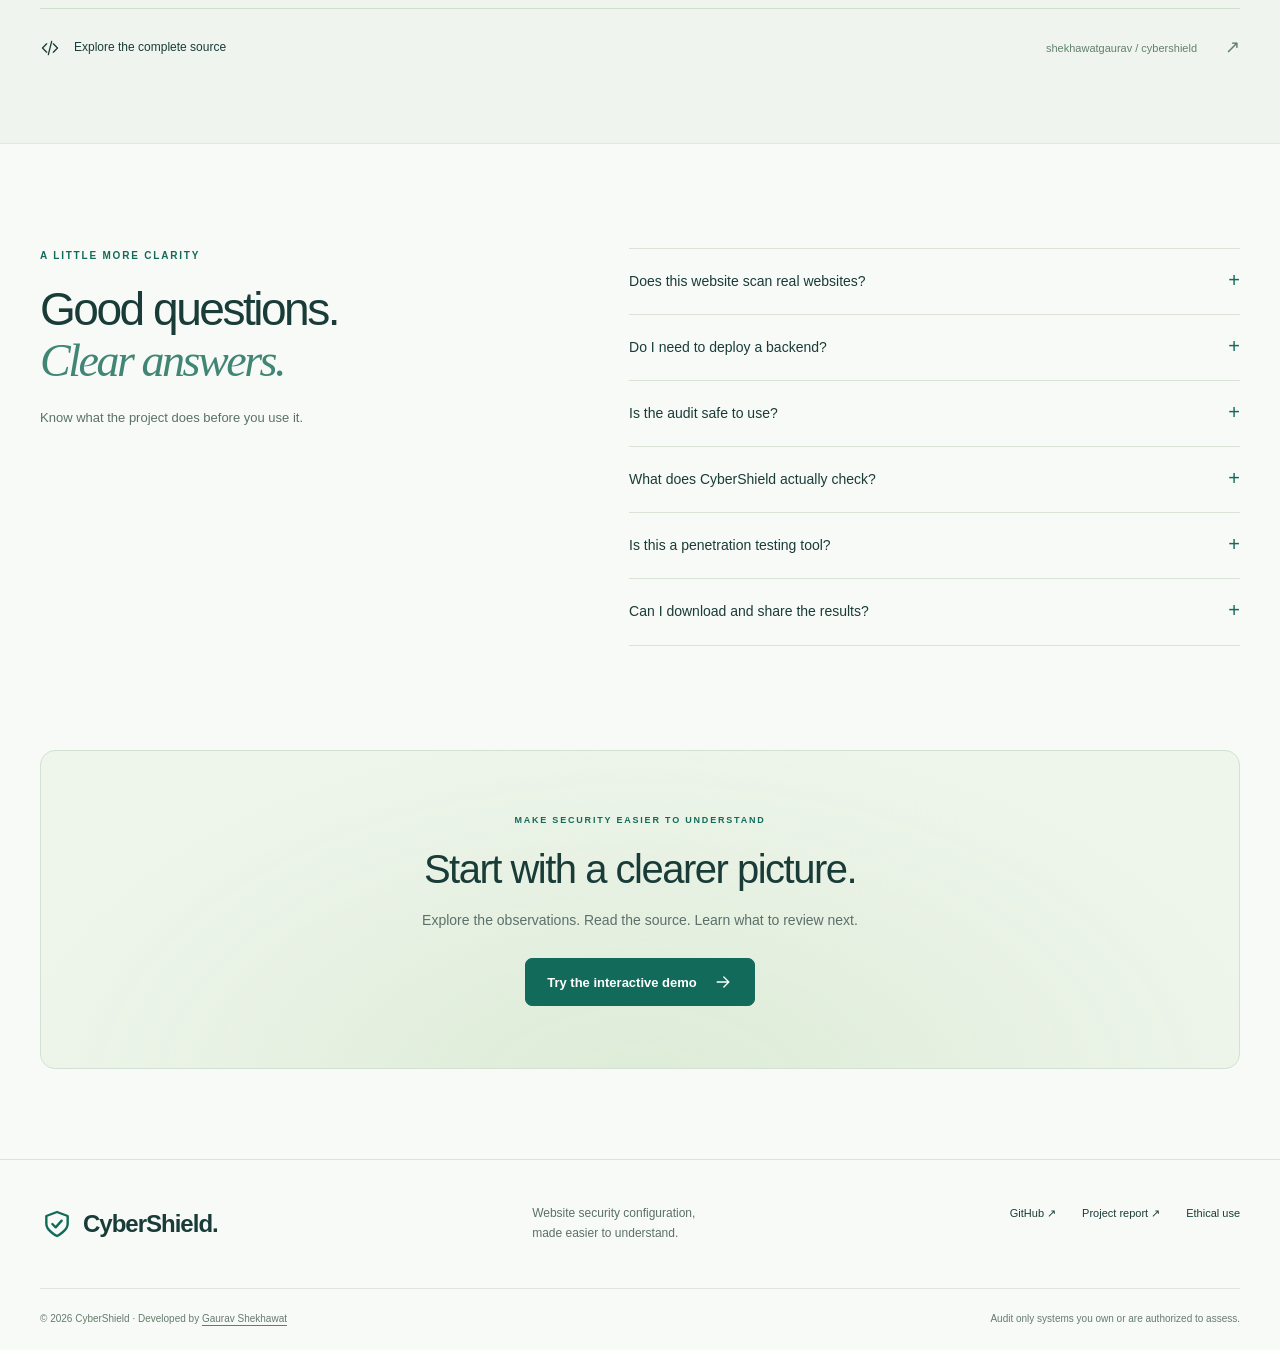
==== commit 7fe44ac7: "Reveal demo findings progressively only after running an audit" ====
--- a/docs/index.html
+++ b/docs/index.html
@@ -72,16 +72,16 @@
       <div class="notice"><svg class="icon"><use href="#i-shield"/></svg><p><strong>Explore freely. This is sample data.</strong> No website is scanned here. Real authorized audits run separately in the local Python app.</p></div>
       <div class="target-panel"><div class="target"><span class="eyebrow">SAMPLE TARGET</span><strong id="sample-target">demo.example</strong><span id="sample-response" class="muted">Fictional website / HTTP 200 sample</span></div><div class="scenario"><label for="sample-site">Demo website</label><select id="sample-site"><option value="original">Original sample</option><option value="store">Northstar Store</option><option value="portal">Orbit Docs</option></select></div><div class="scenario"><label for="scenario">Sample configuration</label><select id="scenario"><option value="baseline">Needs review</option><option value="hardened">After sample improvements</option></select></div><button id="run-demo" class="button">Run demo audit <span aria-hidden="true">&#8594;</span></button></div>
       <p id="sample-context" class="sample-context">A deliberately incomplete sample configuration. All observations are simulated.</p><div class="demo-progress" id="demo-progress" role="status" aria-live="polite">Sample loaded &middot; No target requests &middot; Ready to explore</div>
-      <div class="report-toolbar"><span><strong id="overview-title">Original sample / configuration overview</strong><small id="overview-context">Simulated baseline findings for demo.example</small></span><div class="export-actions"><label class="sr-only" for="export-format">Report format</label><select id="export-format"><option value="json">JSON report</option><option value="html">HTML report</option><option value="csv">CSV findings</option></select><button id="export" class="button secondary" disabled>Download <span aria-hidden="true">&#8595;</span></button><button id="print" class="button secondary">Print / PDF</button></div></div>
+      <div id="audit-waiting" class="audit-waiting"><svg class="icon"><use href="#i-shield"/></svg><h3>Ready when you are.</h3><p>Choose a demo website, then run the audit to reveal its simulated findings step by step.</p></div><ol id="audit-stages" class="audit-stages" aria-label="Simulated audit progress" hidden></ol><div id="report-toolbar" class="report-toolbar" hidden><span><strong id="overview-title">Original sample / configuration overview</strong><small id="overview-context">Simulated baseline findings for demo.example</small></span><div class="export-actions"><label class="sr-only" for="export-format">Report format</label><select id="export-format"><option value="json">JSON report</option><option value="html">HTML report</option><option value="csv">CSV findings</option></select><button id="export" class="button secondary" disabled>Download <span aria-hidden="true">&#8595;</span></button><button id="print" class="button secondary" disabled>Print / PDF</button></div></div>
       <div id="status" class="sr-only" role="status" aria-live="polite"></div><noscript><p class="notice">Enable JavaScript to explore the interactive demo. Project information below remains available.</p></noscript>
-      <div class="overview-grid">
+      <div id="audit-summary" class="overview-grid" hidden>
         <article class="panel score-panel"><div class="panel-title"><h3>Configuration score</h3><span class="subtle-tag">SAMPLE</span></div><div id="score-ring" class="score-ring"><div><strong id="score">&mdash;</strong><span>OUT OF 100</span></div></div><div class="score-caption"><span id="grade" class="badge medium">Loading sample</span><p>A heuristic, not a security guarantee.</p></div></article>
         <article class="panel"><div class="panel-title"><h3>Review priorities</h3><span class="muted">By severity</span></div><div id="severity-bars" class="bars"></div><p class="chart-footer">Configuration warnings, not confirmed exploits.</p></article>
         <div class="stat-stack"><article class="panel stat"><span class="stat-icon"><svg><use href="#i-code"/></svg></span><div><span>Checks completed</span><strong id="checks">&mdash;</strong></div></article><article class="panel stat"><span class="stat-icon green">&#10003;</span><div><span>Observed safeguards</span><strong id="passed">&mdash;</strong></div></article><article class="panel stat"><span class="stat-icon amber">!</span><div><span>Needs review</span><strong id="warnings">&mdash;</strong></div></article></div>
       </div>
-      <section id="headers" class="panel section-panel"><div class="panel-title"><div><p class="eyebrow">THE OBSERVATIONS</p><h3>Security header analysis</h3></div><div class="table-tools"><label class="sr-only" for="search">Search security headers</label><input id="search" type="search" placeholder="Search headers..."><label class="filter"><span class="sr-only">Filter observations</span><select id="filter"><option value="ALL">All observations</option><option value="WARN">Needs review</option><option value="PASS">Passed checks</option><option value="INFO">Informational</option></select></label></div></div><div class="table-wrap" tabindex="0" role="region" aria-label="Scrollable security header results"><table><caption class="sr-only">Simulated transport and header observations</caption><thead><tr><th scope="col">Control</th><th scope="col">Observation</th><th scope="col">Status</th></tr></thead><tbody id="header-rows"></tbody></table></div><p id="empty" class="empty" hidden>No header observations match this filter.</p></section>
-      <div id="access" class="access-grid"><article class="panel"><div class="panel-title"><h3>CORS behavior</h3><svg class="icon"><use href="#i-globe"/></svg></div><div id="cors-content"></div></article><article class="panel"><div class="panel-title"><h3>Cookie security</h3><svg class="icon"><use href="#i-cookie"/></svg></div><div id="cookie-content"></div></article></div>
-      <section id="recommendations" class="panel section-panel"><div class="panel-title"><h3>Your next steps</h3><span class="muted">Prioritized recommendations</span></div><div id="recommendation-list"></div></section>
+      <section id="headers" class="panel section-panel" hidden><div class="panel-title"><div><p class="eyebrow">THE OBSERVATIONS</p><h3>Security header analysis</h3></div><div class="table-tools"><label class="sr-only" for="search">Search security headers</label><input id="search" type="search" placeholder="Search headers..."><label class="filter"><span class="sr-only">Filter observations</span><select id="filter"><option value="ALL">All observations</option><option value="WARN">Needs review</option><option value="PASS">Passed checks</option><option value="INFO">Informational</option></select></label></div></div><div class="table-wrap" tabindex="0" role="region" aria-label="Scrollable security header results"><table><caption class="sr-only">Simulated transport and header observations</caption><thead><tr><th scope="col">Control</th><th scope="col">Observation</th><th scope="col">Status</th></tr></thead><tbody id="header-rows"></tbody></table></div><p id="empty" class="empty" hidden>No header observations match this filter.</p></section>
+      <div id="access" class="access-grid" hidden><article class="panel"><div class="panel-title"><h3>CORS behavior</h3><svg class="icon"><use href="#i-globe"/></svg></div><div id="cors-content"></div></article><article class="panel"><div class="panel-title"><h3>Cookie security</h3><svg class="icon"><use href="#i-cookie"/></svg></div><div id="cookie-content"></div></article></div>
+      <section id="recommendations" class="panel section-panel" hidden><div class="panel-title"><h3>Your next steps</h3><span class="muted">Prioritized recommendations</span></div><div id="recommendation-list"></div></section>
       <details class="limitations"><summary>How the score works &amp; what it cannot tell you</summary><p>Start at 100; subtract 17 per high, 10 per medium and 5 per low warning, with a floor of 0. Grades: A &ge;90, B &ge;75, C &ge;60, D &ge;40, F &lt;40. Informational observations do not affect the score.</p><p>A single response cannot represent a whole website. CSP presence does not validate policy quality. CORS reflection does not prove data exposure. HTTPS checks do not assess cipher suites. Scores are educational heuristics, not certification.</p></details>
     </div>
   </div>
--- a/docs/styles.css
+++ b/docs/styles.css
@@ -1852,3 +1852,16 @@
 #overview-context, #sample-response { overflow-wrap:anywhere; }
 .report-toolbar > span { min-width:0; flex:1 1 270px; }
 .footer-bottom a { text-decoration:underline; text-underline-offset:3px; }
+
+.audit-waiting { padding:36px 20px; margin:20px 0; border:1px dashed #bdd1c3; border-radius:10px; text-align:center; background:#f8fbf7; }
+.audit-waiting > svg { width:30px; height:30px; color:var(--teal); margin-bottom:12px; }
+.audit-waiting h3 { margin-bottom:8px; }
+.audit-waiting p { margin:0; font-size:12px; }
+.audit-stages { list-style:none; padding:16px; margin:18px 0; background:#fff; border:1px solid var(--line); border-radius:8px; }
+.audit-stages li { padding:7px 0; font:11px/1.7 Consolas,monospace; }
+.stage-active { color:var(--teal); font-weight:600; }
+.stage-done { color:#5c7566; }
+.result-reveal { animation:reveal-result .4s ease-out; }
+@keyframes reveal-result { from { opacity:0; transform:translateY(8px); } to { opacity:1; transform:translateY(0); } }
+@media(prefers-reduced-motion:reduce) { .result-reveal { animation:none; } }
+@media print { .audit-waiting,.audit-stages { display:none!important; } }
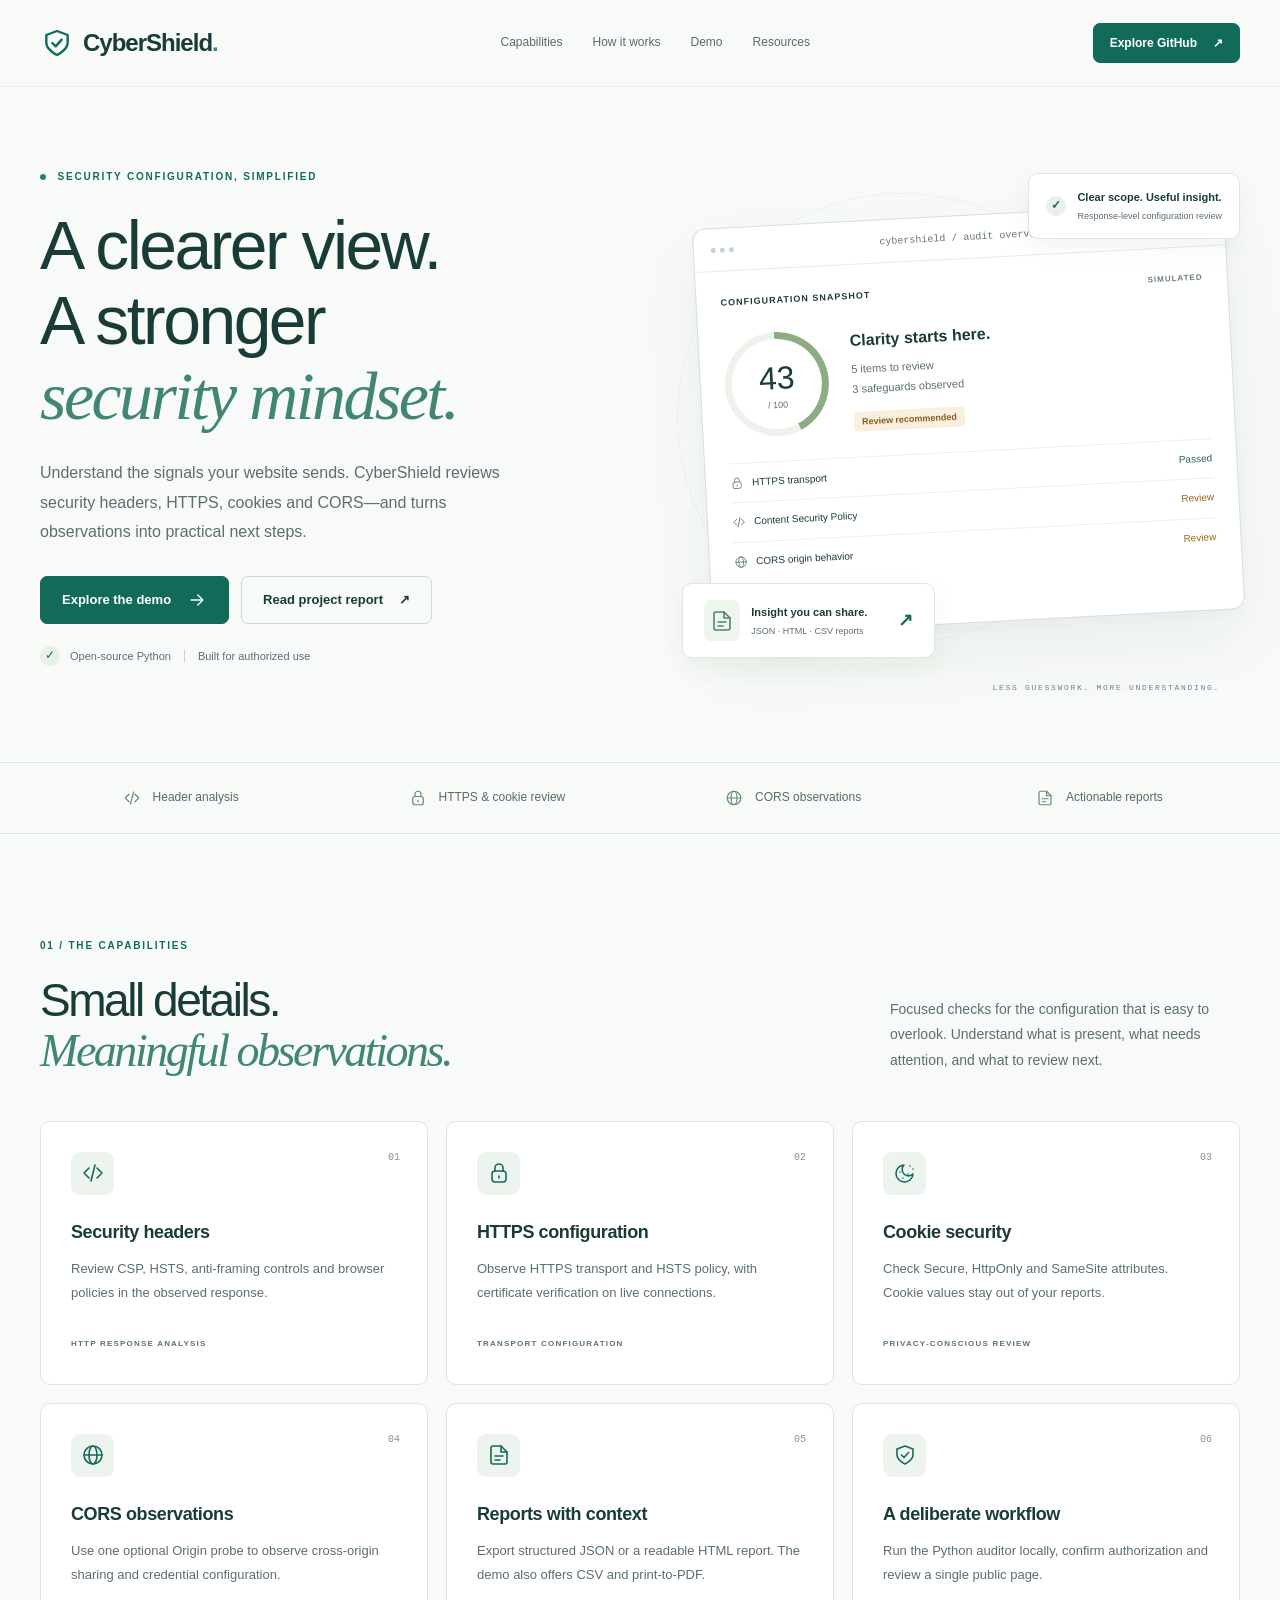
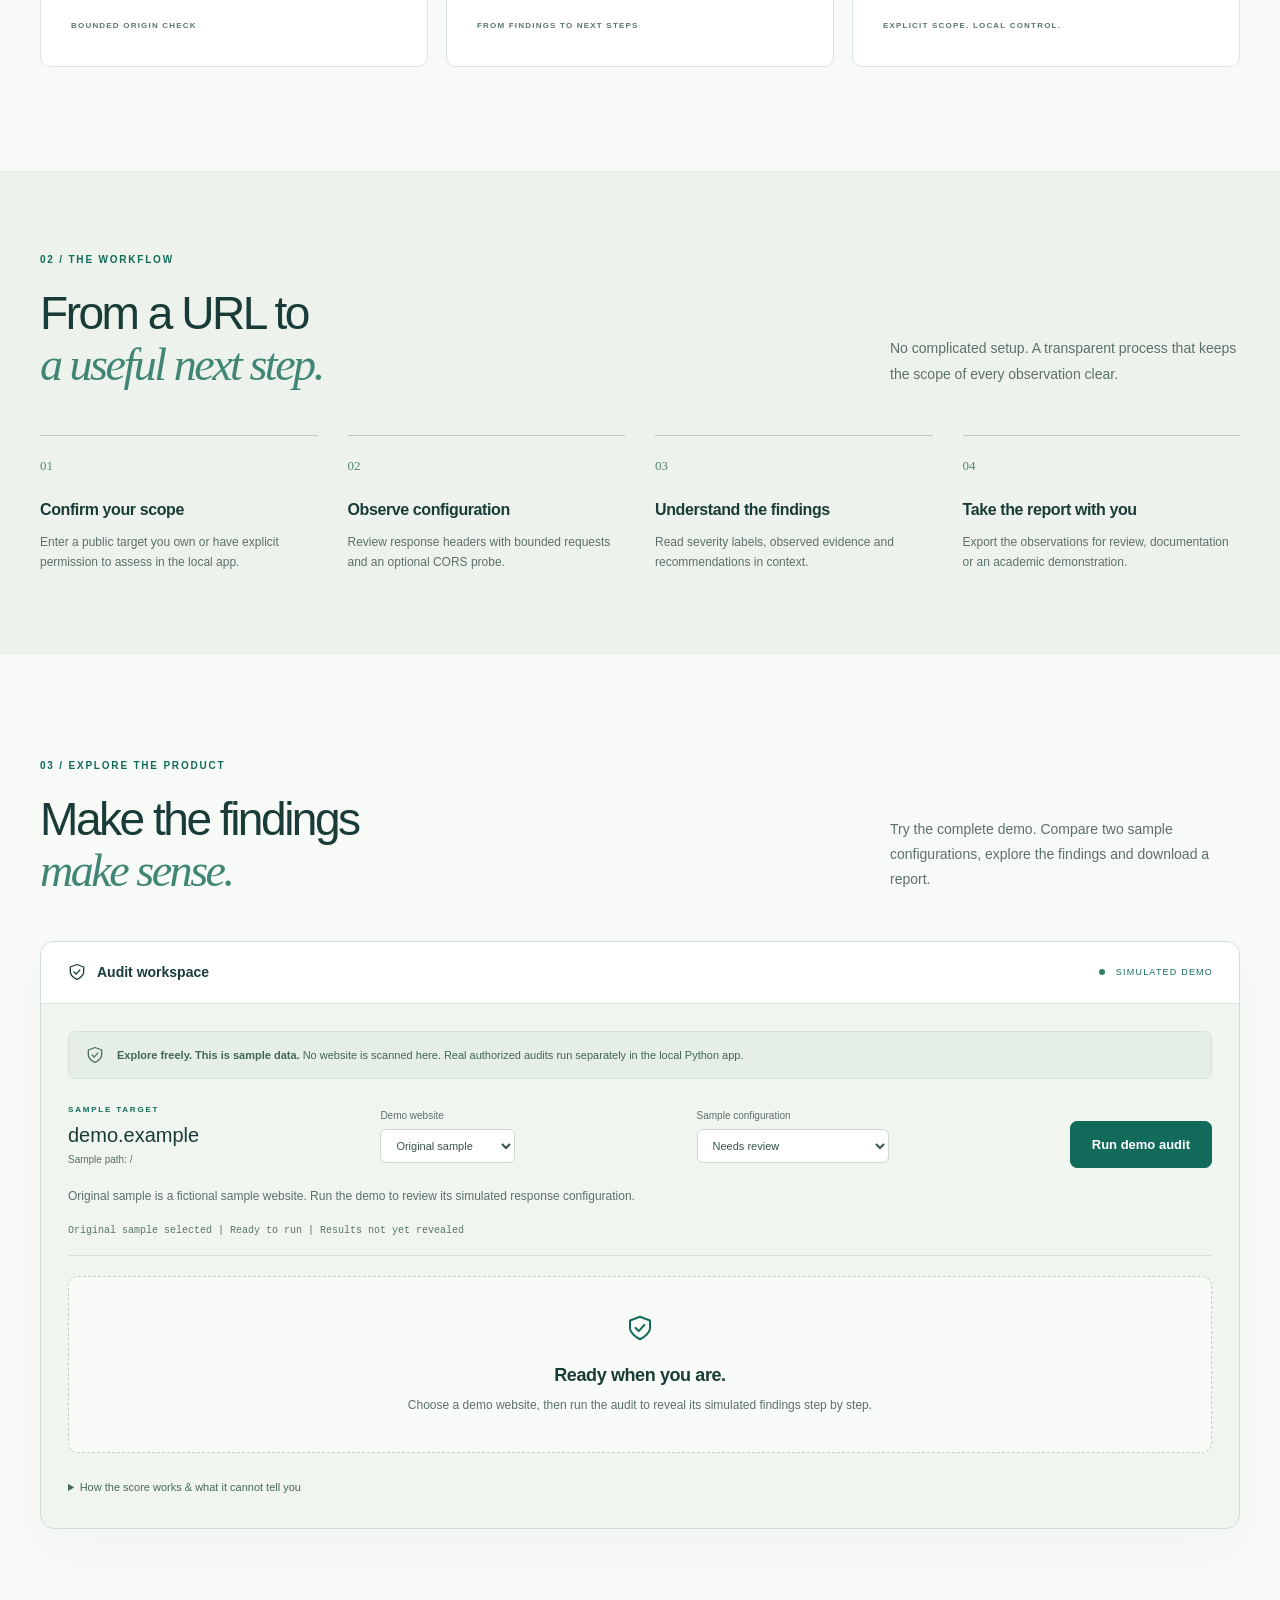
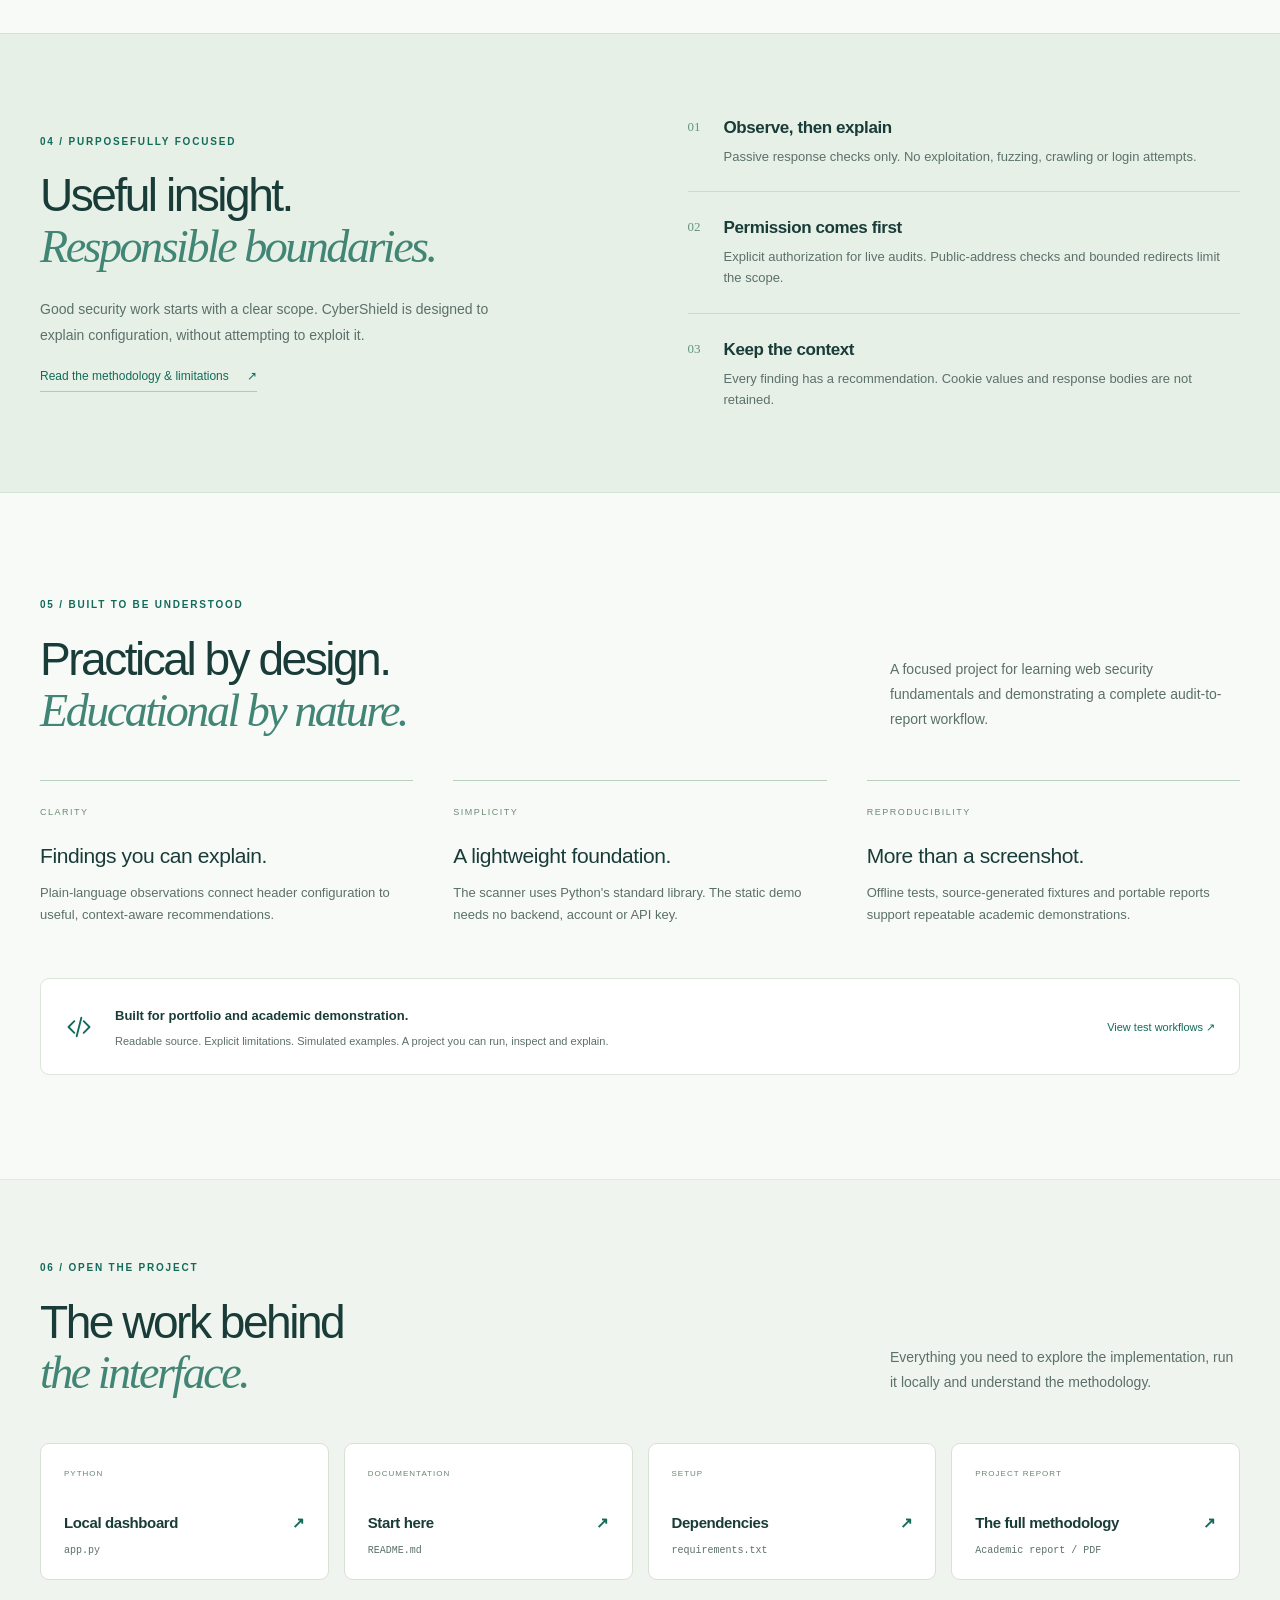
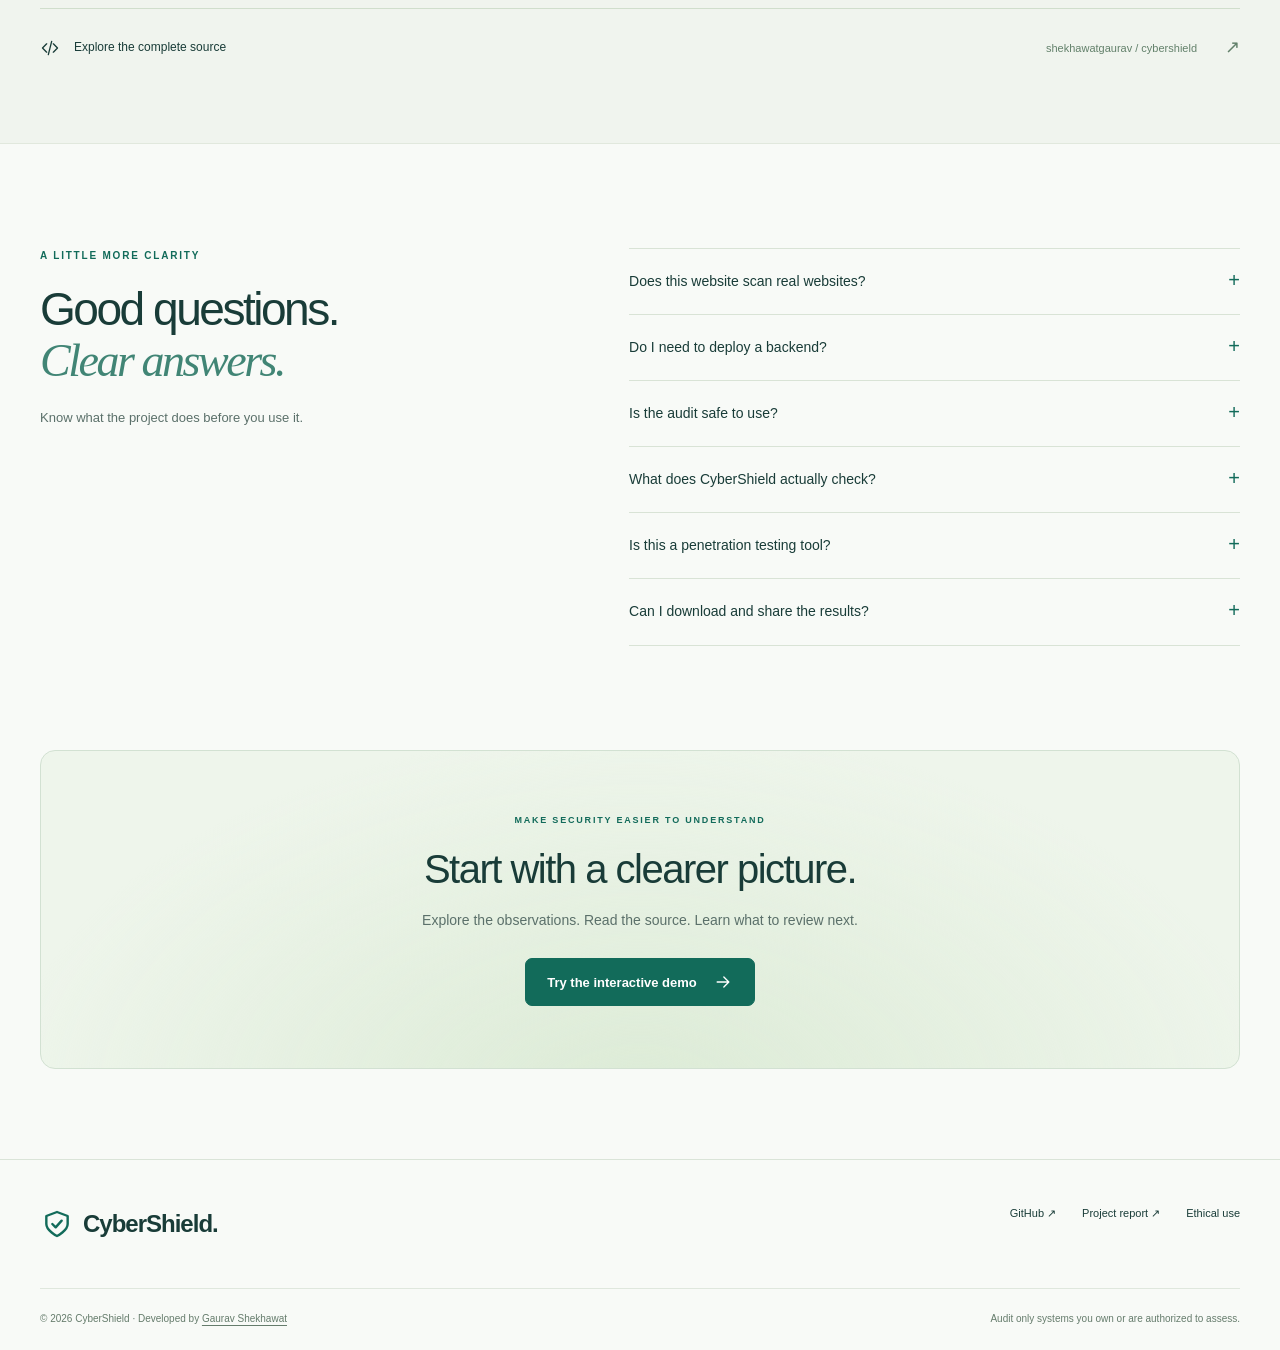
==== commit 3292ae26: "Add three-second CyberShield opening animation and simplify footer" ====
--- a/docs/index.html
+++ b/docs/index.html
@@ -7,10 +7,22 @@
   <meta name="theme-color" content="#f7faf7">
   <title>CyberShield | Website security, made clear.</title>
   <link rel="stylesheet" href="styles.css">
+  <script src="loader.js"></script>
   <script src="demo-data.js" defer></script>
   <script src="app.js" defer></script>
 </head>
 <body>
+<div class="site-loader" role="status" aria-live="polite" aria-label="Loading CyberShield">
+  <div class="loader-glow" aria-hidden="true"></div>
+  <div class="loader-emblem" aria-hidden="true">
+    <div class="loader-orbit orbit-outer"></div><div class="loader-orbit orbit-inner"></div>
+    <svg viewBox="0 0 64 72"><path class="loader-shield" d="M32 5 9 14v19c0 17 23 32 23 32s23-15 23-32V14Z"/><path class="loader-check" d="m21 34 8 8 15-18"/></svg>
+  </div>
+  <div class="loader-brand">CyberShield<span>.</span></div>
+  <div class="loader-caption">PREPARING YOUR WORKSPACE</div>
+  <div class="loader-track" aria-hidden="true"><span></span></div>
+</div>
+<div id="site-content">
 <a class="skip" href="#overview">Skip to main content</a>
 <svg class="icon-library" aria-hidden="true" xmlns="http://www.w3.org/2000/svg"><defs>
   <symbol id="i-shield" viewBox="0 0 24 24"><path d="M12 3 4 6v6c0 5 8 9 8 9s8-4 8-9V6Z"/><path d="m8.5 12 2.5 2.5 4.5-5"/></symbol>
@@ -110,5 +122,6 @@
 </div></section>
 <section class="closing container"><span class="eyebrow">MAKE SECURITY EASIER TO UNDERSTAND</span><h2>Start with a clearer picture.</h2><p>Explore the observations. Read the source. Learn what to review next.</p><a class="button" href="#dashboard">Try the interactive demo <svg class="icon"><use href="#i-arrow"/></svg></a></section>
 </main>
-<footer class="site-footer"><div class="container"><div class="footer-top"><a class="brand" href="#overview"><span class="brand-mark"><svg><use href="#i-shield"/></svg></span>CyberShield.</a><p>Website security configuration,<br>made easier to understand.</p><div><a href="https://github.com/shekhawatgaurav/cybershield">GitHub &#8599;</a><a href="https://github.com/shekhawatgaurav/cybershield/blob/main/cybershield-project-report.pdf">Project report &#8599;</a><a href="#methodology">Ethical use</a></div></div><div class="footer-bottom"><span>&copy; 2026 CyberShield &middot; Developed by <a href="https://github.com/shekhawatgaurav">Gaurav Shekhawat</a></span><span>Audit only systems you own or are authorized to assess.</span></div></div></footer>
+<footer class="site-footer"><div class="container"><div class="footer-top"><a class="brand" href="#overview"><span class="brand-mark"><svg><use href="#i-shield"/></svg></span>CyberShield.</a><div><a href="https://github.com/shekhawatgaurav/cybershield">GitHub &#8599;</a><a href="https://github.com/shekhawatgaurav/cybershield/blob/main/cybershield-project-report.pdf">Project report &#8599;</a><a href="#methodology">Ethical use</a></div></div><div class="footer-bottom"><span>&copy; 2026 CyberShield &middot; Developed by <a href="https://github.com/shekhawatgaurav">Gaurav Shekhawat</a></span><span>Audit only systems you own or are authorized to assess.</span></div></div></footer>
+</div>
 </body></html>
--- a/docs/styles.css
+++ b/docs/styles.css
@@ -1865,3 +1865,38 @@
 @keyframes reveal-result { from { opacity:0; transform:translateY(8px); } to { opacity:1; transform:translateY(0); } }
 @media(prefers-reduced-motion:reduce) { .result-reveal { animation:none; } }
 @media print { .audit-waiting,.audit-stages { display:none!important; } }
+
+/* Three-second opening sequence. Without JavaScript the site opens normally. */
+.site-loader { display:none; }
+.page-loading { overflow:hidden; }
+.page-loading .site-loader {
+  position:fixed; inset:0; z-index:100; display:flex; flex-direction:column;
+  align-items:center; justify-content:center; overflow:hidden;
+  background:#f8faf7; color:#193c38;
+  animation:loader-exit 3s linear forwards;
+}
+.loader-glow { position:absolute; width:min(650px,110vw); aspect-ratio:1; border-radius:50%; background:radial-gradient(circle,#d7eadc99,transparent 67%); }
+.loader-emblem { position:relative; width:160px; height:160px; display:grid; place-items:center; margin-bottom:30px; }
+.loader-emblem svg { width:57px; height:68px; overflow:visible; stroke:#126b5a; stroke-width:2.2; }
+.loader-shield { fill:#f2f8f0; stroke-dasharray:190; stroke-dashoffset:190; animation:loader-draw 1.2s ease forwards; }
+.loader-check { fill:none; stroke-dasharray:40; stroke-dashoffset:40; animation:loader-draw .65s ease .65s forwards; }
+.loader-orbit { position:absolute; border:1px solid #b6d0bf; border-radius:50%; }
+.loader-orbit::after { content:""; position:absolute; left:50%; top:-4px; width:7px; height:7px; border-radius:50%; background:#438c77; box-shadow:0 0 0 5px #438c7710; }
+.orbit-outer { inset:0; border-style:dashed; animation:loader-orbit 7s linear infinite; }
+.orbit-inner { inset:19px; border-color:#d2e1d3; animation:loader-orbit 5s linear infinite reverse; }
+.orbit-inner::after { width:5px; height:5px; top:-3px; background:#93b89b; }
+.loader-brand { position:relative; font-size:34px; font-weight:650; letter-spacing:-1.7px; line-height:1.3; }
+.loader-brand>span { color:#398b72; }
+.loader-caption { position:relative; color:#657f71; font-size:9px; letter-spacing:2.3px; margin:12px 0 25px; }
+.loader-track { width:185px; height:3px; background:#dfe9df; border-radius:5px; overflow:hidden; }
+.loader-track>span { display:block; height:100%; width:100%; background:#287c65; transform-origin:left; animation:loader-fill 2.7s cubic-bezier(.2,.65,.3,1) forwards; }
+@keyframes loader-draw { to { stroke-dashoffset:0; } }
+@keyframes loader-orbit { to { transform:rotate(360deg); } }
+@keyframes loader-fill { from { transform:scaleX(0); } to { transform:scaleX(1); } }
+@keyframes loader-exit { 0%,90% { opacity:1; } 100% { opacity:0; visibility:hidden; } }
+@media(prefers-reduced-motion:reduce) {
+  .loader-orbit,.loader-shield,.loader-check,.loader-track>span { animation:none; }
+  .loader-shield,.loader-check { stroke-dashoffset:0; }
+  .page-loading .site-loader { animation:none; }
+}
+@media print { .page-loading .site-loader { display:none!important; } }
